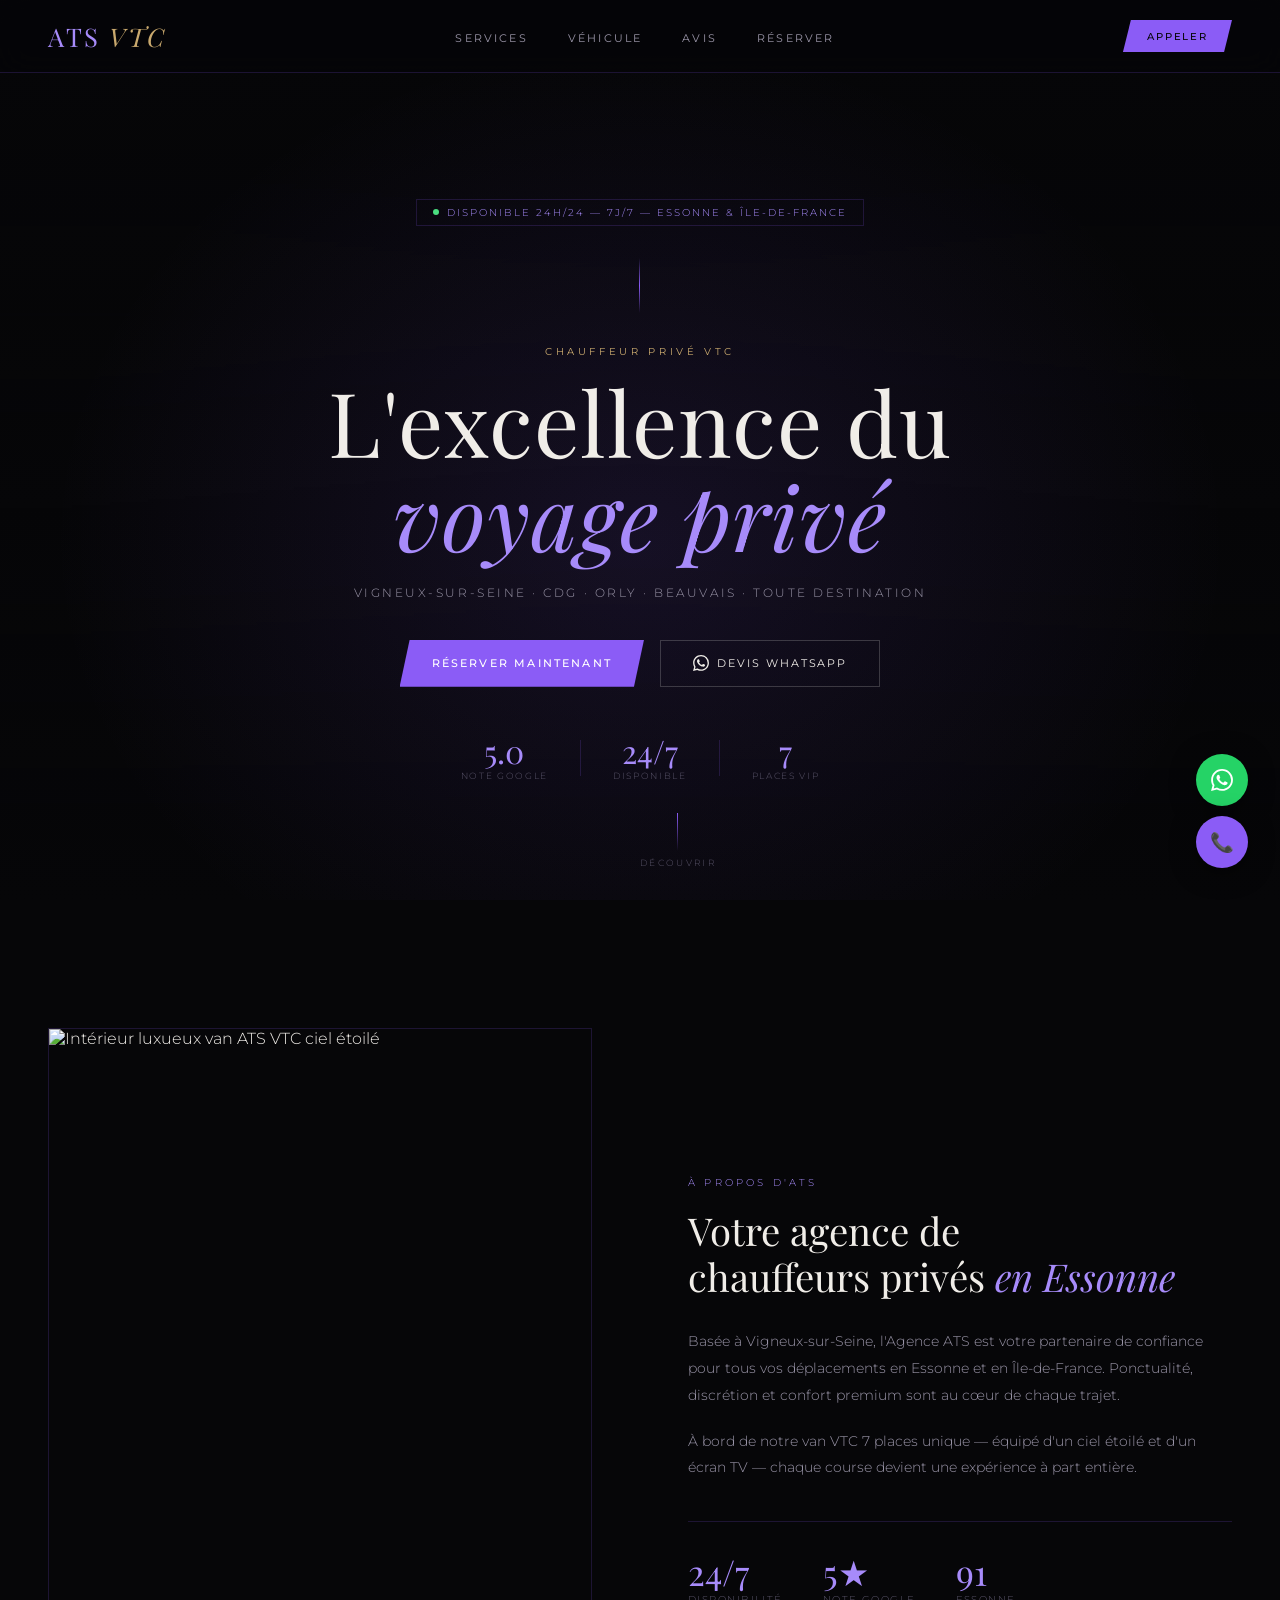
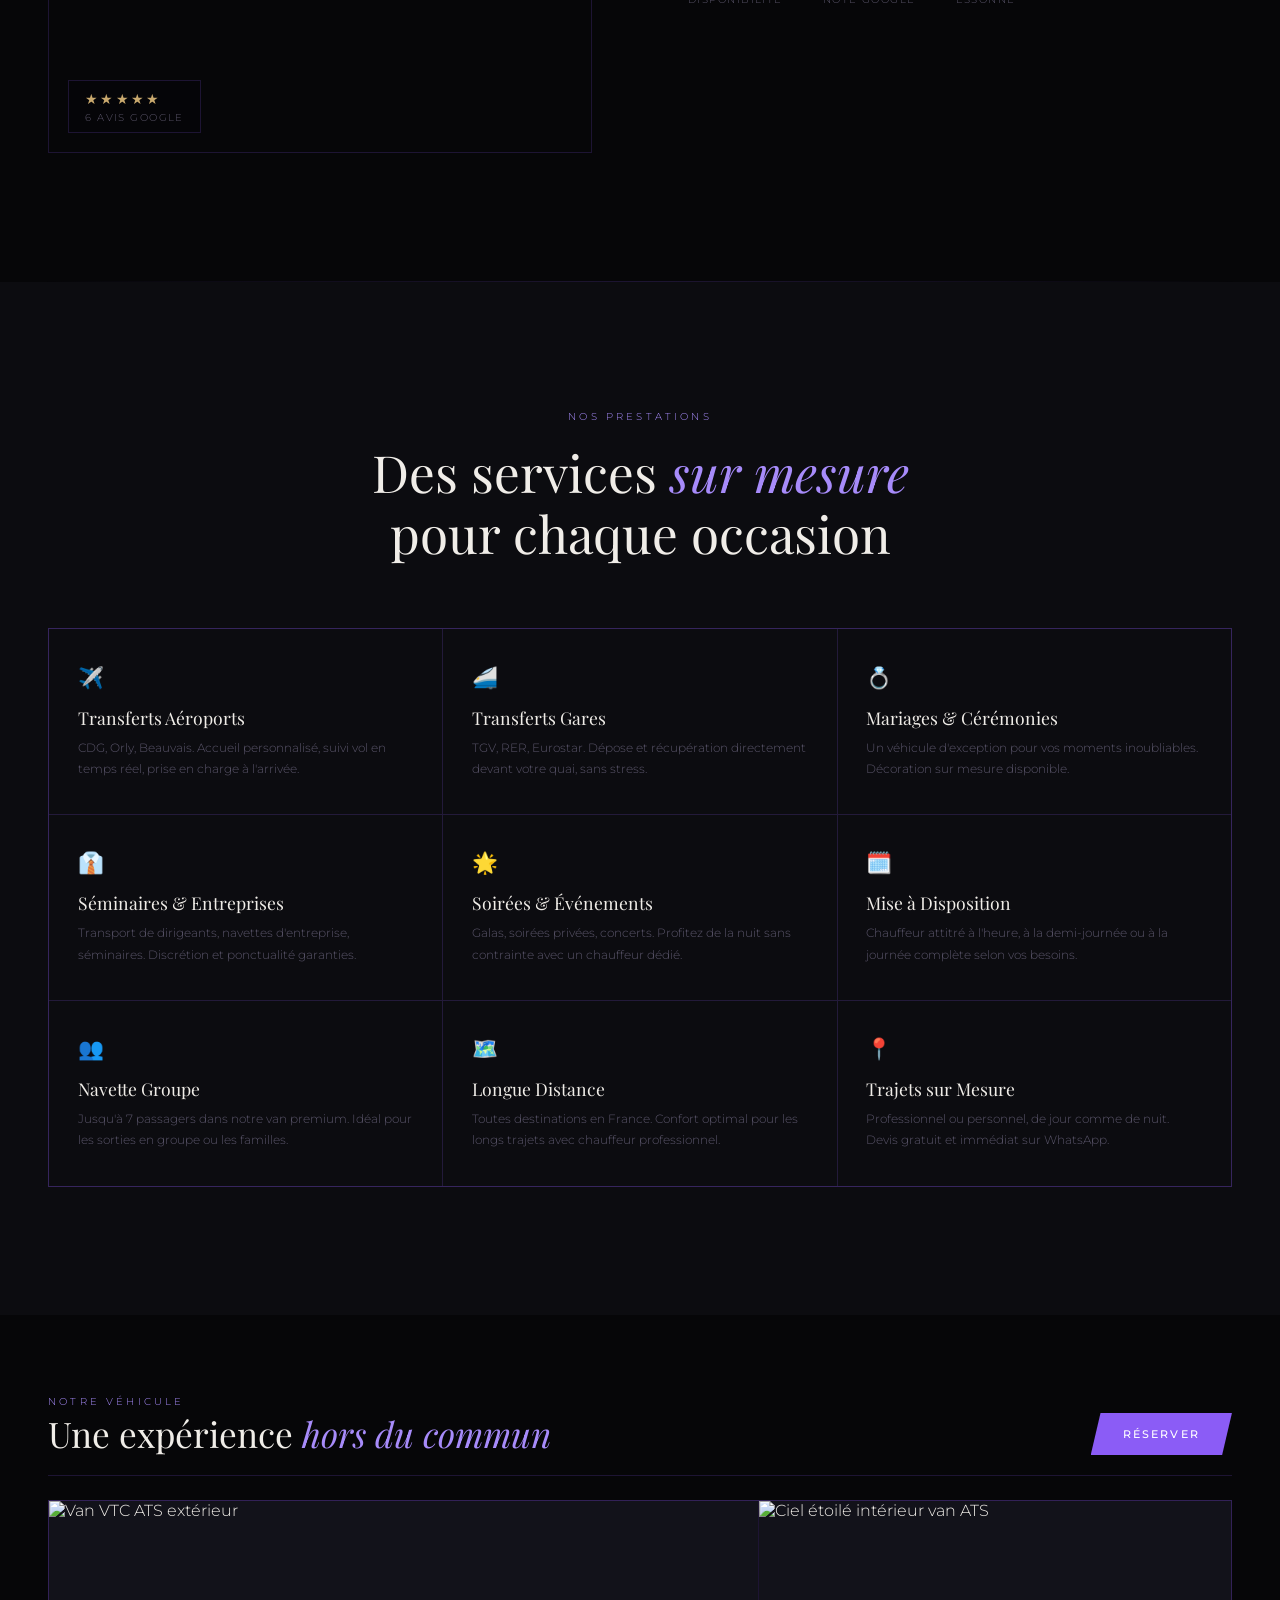
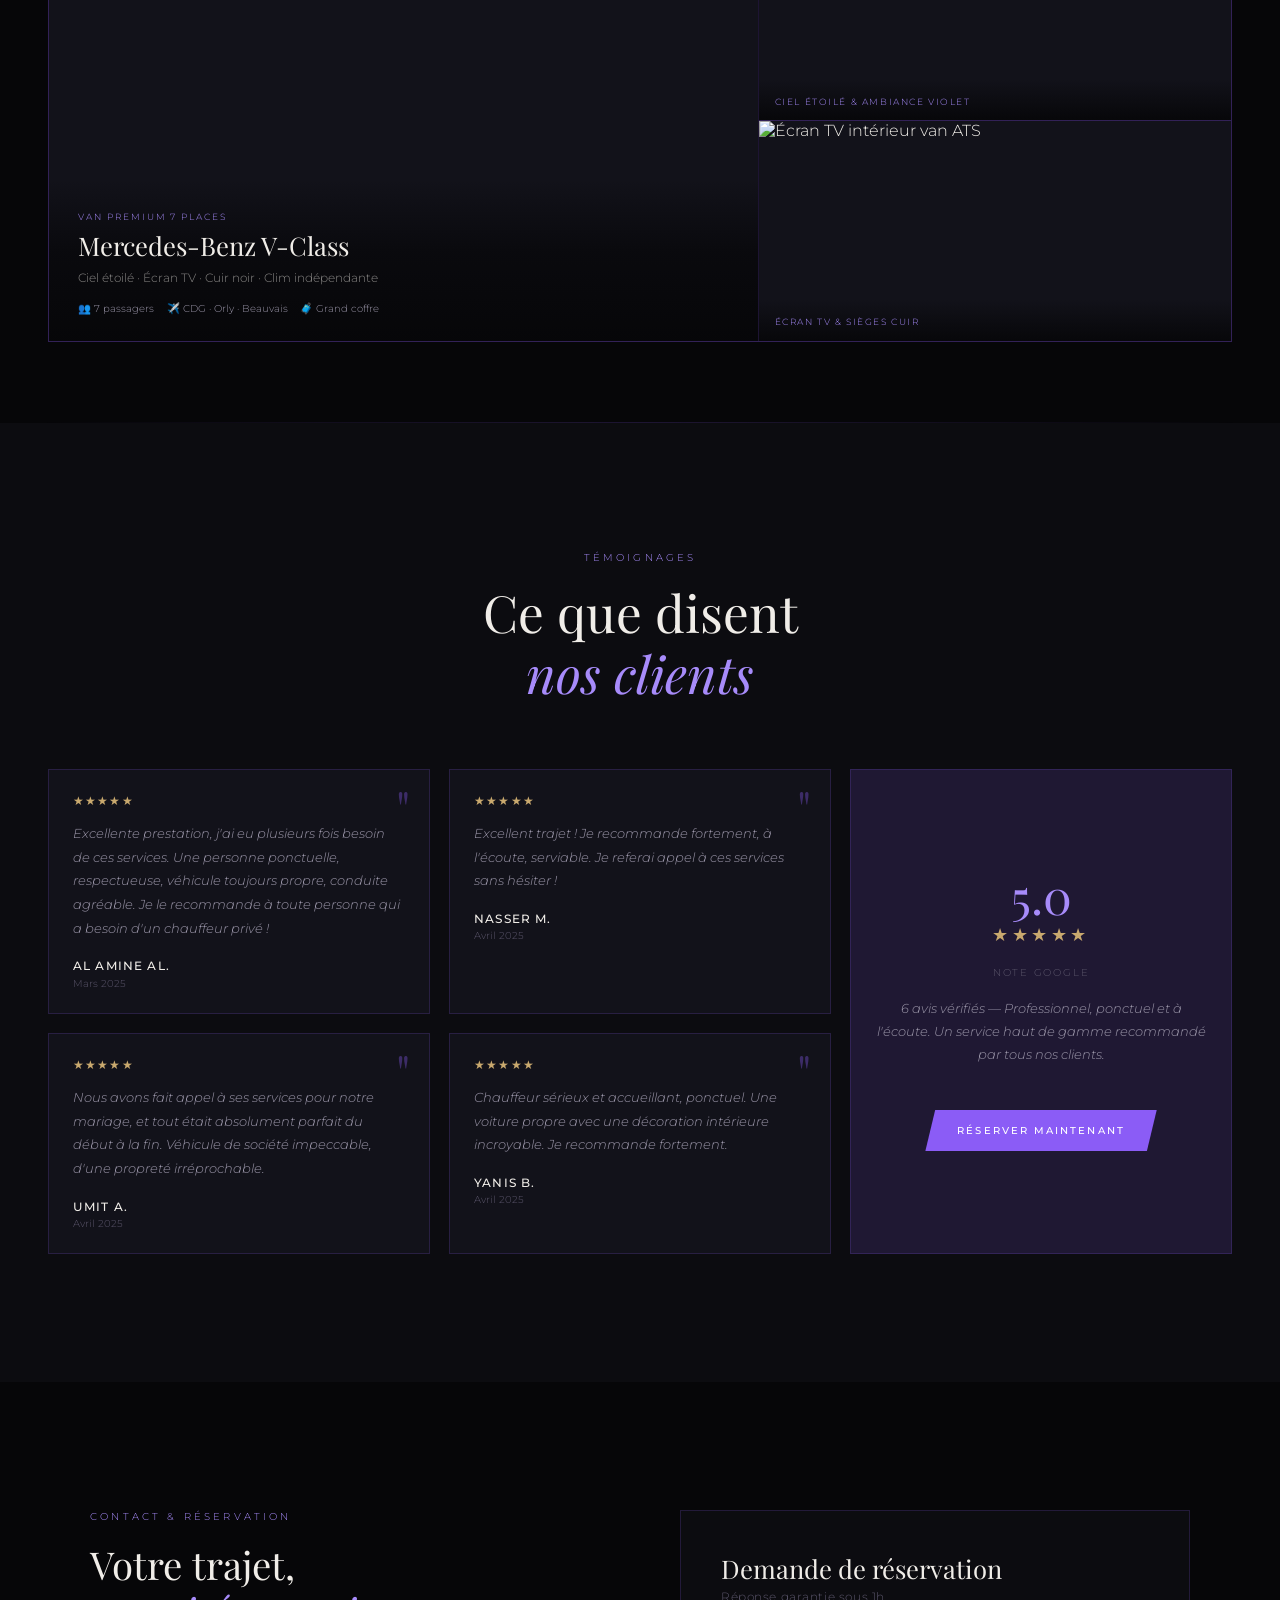
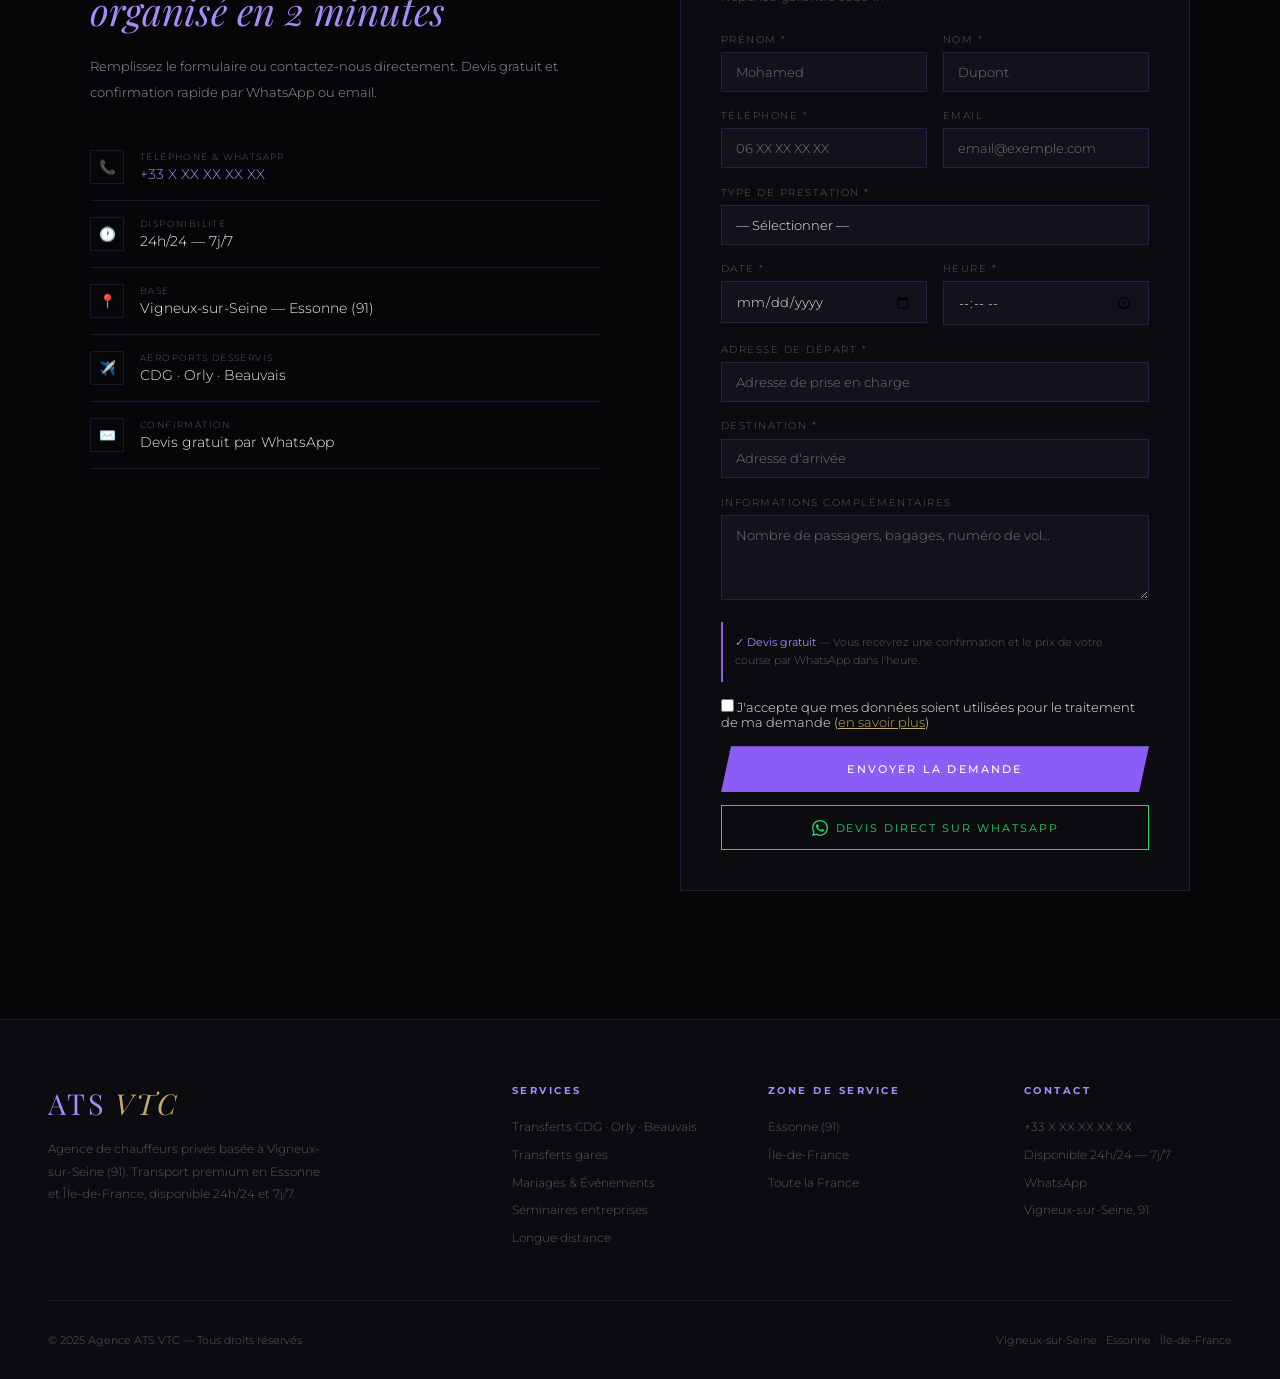
==== index.html @ 7bbf4fe6 "ajout bouton données collecté" ====
<!DOCTYPE html>
<html lang="fr">
<head>
  <meta charset="UTF-8">
  <meta name="viewport" content="width=device-width, initial-scale=1.0">
  <title>Agence ATS — Chauffeur Privé VTC Essonne 91</title>
  <link href="https://fonts.googleapis.com/css2?family=Playfair+Display:ital,wght@0,400;0,600;1,400;1,600&family=Montserrat:wght@200;300;400;500&display=swap" rel="stylesheet">
  <link rel="stylesheet" href="css/style.css">
</head>
<body>

<canvas id="stars-canvas"></canvas>

<!-- NAV -->
<nav id="navbar">
  <a href="#hero" class="nav-logo">ATS <span>VTC</span></a>
  <ul class="nav-links">
    <li><a href="#services">Services</a></li>
    <li><a href="#fleet">Véhicule</a></li>
    <li><a href="#avis">Avis</a></li>
    <li><a href="#reservation">Réserver</a></li>
  </ul>
  <a href="tel:+33XXXXXXXXX" class="nav-cta">Appeler</a>
  <div class="hamburger" onclick="openMenu()">
    <span></span><span></span><span></span>
  </div>
</nav>

<!-- MOBILE MENU -->
<div class="mobile-menu" id="mobileMenu">
  <button class="mobile-close" onclick="closeMenu()">✕</button>
  <a href="#services" onclick="closeMenu()">Services</a>
  <a href="#fleet" onclick="closeMenu()">Véhicule</a>
  <a href="#avis" onclick="closeMenu()">Avis</a>
  <a href="#reservation" onclick="closeMenu()">Réserver</a>
  <a href="tel:+33XXXXXXXXX" class="mobile-phone" onclick="closeMenu()">Appeler maintenant</a>
</div>

<!-- HERO -->
<section id="hero">
  <div class="hero-bg"></div>
  <div class="hero-overlay"></div>
  <div class="hero-content">
    <div class="hero-badge">
      <span class="badge-dot"></span>
      Disponible 24h/24 — 7j/7 — Essonne & Île-de-France
    </div>
    <div class="hero-line"></div>
    <p class="hero-eyebrow">Chauffeur Privé VTC</p>
    <h1>L'excellence du<br><em>voyage privé</em></h1>
    <p class="hero-sub">Vigneux-sur-Seine · CDG · Orly · Beauvais · Toute destination</p>
    <div class="hero-ctas">
      <a href="#reservation" class="btn-primary">Réserver maintenant</a>
      <a href="https://wa.me/33XXXXXXXXX" target="_blank" class="btn-whatsapp-hero">
        <svg width="16" height="16" viewBox="0 0 24 24" fill="currentColor"><path d="M17.472 14.382c-.297-.149-1.758-.867-2.03-.967-.273-.099-.471-.148-.67.15-.197.297-.767.966-.94 1.164-.173.199-.347.223-.644.075-.297-.15-1.255-.463-2.39-1.475-.883-.788-1.48-1.761-1.653-2.059-.173-.297-.018-.458.13-.606.134-.133.298-.347.446-.52.149-.174.198-.298.298-.497.099-.198.05-.371-.025-.52-.075-.149-.669-1.612-.916-2.207-.242-.579-.487-.5-.669-.51-.173-.008-.371-.01-.57-.01-.198 0-.52.074-.792.372-.272.297-1.04 1.016-1.04 2.479 0 1.462 1.065 2.875 1.213 3.074.149.198 2.096 3.2 5.077 4.487.709.306 1.262.489 1.694.625.712.227 1.36.195 1.871.118.571-.085 1.758-.719 2.006-1.413.248-.694.248-1.289.173-1.413-.074-.124-.272-.198-.57-.347m-5.421 7.403h-.004a9.87 9.87 0 01-5.031-1.378l-.361-.214-3.741.982.998-3.648-.235-.374a9.86 9.86 0 01-1.51-5.26c.001-5.45 4.436-9.884 9.888-9.884 2.64 0 5.122 1.03 6.988 2.898a9.825 9.825 0 012.893 6.994c-.003 5.45-4.437 9.884-9.885 9.884m8.413-18.297A11.815 11.815 0 0012.05 0C5.495 0 .16 5.335.157 11.892c0 2.096.547 4.142 1.588 5.945L.057 24l6.305-1.654a11.882 11.882 0 005.683 1.448h.005c6.554 0 11.89-5.335 11.893-11.893a11.821 11.821 0 00-3.48-8.413Z"/></svg>
        Devis WhatsApp
      </a>
    </div>
    <div class="hero-stats">
      <div class="hstat"><span class="hstat-num">5.0</span><span class="hstat-label">Note Google</span></div>
      <div class="hstat-divider"></div>
      <div class="hstat"><span class="hstat-num">24/7</span><span class="hstat-label">Disponible</span></div>
      <div class="hstat-divider"></div>
      <div class="hstat"><span class="hstat-num">7</span><span class="hstat-label">Places VIP</span></div>
    </div>
  </div>
  <div class="hero-scroll">
    <div class="scroll-line"></div>
    <span>Découvrir</span>
  </div>
</section>

<!-- ABOUT -->
<section id="about">
  <div class="about-inner">
    <div class="about-img-col">
      <div class="about-img-frame">
        <img src="images/interior_1.jpg" alt="Intérieur luxueux van ATS VTC ciel étoilé">
        <div class="about-img-badge">
          <span>★★★★★</span>
          <span>6 avis Google</span>
        </div>
      </div>
    </div>
    <div class="about-text-col">
      <span class="section-label">À propos d'ATS</span>
      <h2>Votre agence de<br>chauffeurs privés <em>en Essonne</em></h2>
      <p>Basée à Vigneux-sur-Seine, l'Agence ATS est votre partenaire de confiance pour tous vos déplacements en Essonne et en Île-de-France. Ponctualité, discrétion et confort premium sont au cœur de chaque trajet.</p>
      <p>À bord de notre van VTC 7 places unique — équipé d'un ciel étoilé et d'un écran TV — chaque course devient une expérience à part entière.</p>
      <div class="about-stats">
        <div class="stat-item">
          <div class="stat-num">24/7</div>
          <div class="stat-label">Disponibilité</div>
        </div>
        <div class="stat-item">
          <div class="stat-num">5★</div>
          <div class="stat-label">Note Google</div>
        </div>
        <div class="stat-item">
          <div class="stat-num">91</div>
          <div class="stat-label">Essonne</div>
        </div>
      </div>
    </div>
  </div>
</section>

<div class="divider"></div>

<!-- SERVICES -->
<section id="services">
  <div class="section-header">
    <span class="section-label">Nos prestations</span>
    <h2>Des services <em>sur mesure</em><br>pour chaque occasion</h2>
  </div>
  <div class="services-grid">

    <div class="service-card" data-service="Transfert aéroport (CDG / Orly / Beauvais)" data-message="Bonjour, je souhaite réserver un transfert aéroport (CDG / Orly / Beauvais).">
      <span class="service-selected-badge">Sélectionné ✓</span>
      <div class="service-icon-wrap">✈️</div>
      <h3>Transferts Aéroports</h3>
      <p>CDG, Orly, Beauvais. Accueil personnalisé, suivi vol en temps réel, prise en charge à l'arrivée.</p>
      <span class="service-card-hint">Réserver →</span>
    </div>

    <div class="service-card" data-service="Transfert gare (TGV / RER / Eurostar)" data-message="Bonjour, je souhaite réserver un transfert gare (TGV, RER ou Eurostar).">
      <span class="service-selected-badge">Sélectionné ✓</span>
      <div class="service-icon-wrap">🚄</div>
      <h3>Transferts Gares</h3>
      <p>TGV, RER, Eurostar. Dépose et récupération directement devant votre quai, sans stress.</p>
      <span class="service-card-hint">Réserver →</span>
    </div>

    <div class="service-card" data-service="Mariage / Cérémonie" data-message="Bonjour, je souhaite réserver pour un mariage ou une cérémonie.">
      <span class="service-selected-badge">Sélectionné ✓</span>
      <div class="service-icon-wrap">💍</div>
      <h3>Mariages & Cérémonies</h3>
      <p>Un véhicule d'exception pour vos moments inoubliables. Décoration sur mesure disponible.</p>
      <span class="service-card-hint">Réserver →</span>
    </div>

    <div class="service-card" data-service="Séminaire / Événement entreprise" data-message="Bonjour, je souhaite réserver pour un séminaire ou un événement d'entreprise.">
      <span class="service-selected-badge">Sélectionné ✓</span>
      <div class="service-icon-wrap">👔</div>
      <h3>Séminaires & Entreprises</h3>
      <p>Transport de dirigeants, navettes d'entreprise, séminaires. Discrétion et ponctualité garanties.</p>
      <span class="service-card-hint">Réserver →</span>
    </div>

    <div class="service-card" data-service="Soirée / Événement privé" data-message="Bonjour, je souhaite réserver pour une soirée ou un événement privé.">
      <span class="service-selected-badge">Sélectionné ✓</span>
      <div class="service-icon-wrap">🌟</div>
      <h3>Soirées & Événements</h3>
      <p>Galas, soirées privées, concerts. Profitez de la nuit sans contrainte avec un chauffeur dédié.</p>
      <span class="service-card-hint">Réserver →</span>
    </div>

    <div class="service-card" data-service="Mise à disposition avec chauffeur" data-message="Bonjour, je souhaite une mise à disposition avec chauffeur (demi-journée ou journée).">
      <span class="service-selected-badge">Sélectionné ✓</span>
      <div class="service-icon-wrap">🗓️</div>
      <h3>Mise à Disposition</h3>
      <p>Chauffeur attitré à l'heure, à la demi-journée ou à la journée complète selon vos besoins.</p>
      <span class="service-card-hint">Réserver →</span>
    </div>

    <div class="service-card" data-service="Navette groupe (jusqu'à 7 personnes)" data-message="Bonjour, je souhaite réserver une navette groupe (jusqu'à 7 personnes).">
      <span class="service-selected-badge">Sélectionné ✓</span>
      <div class="service-icon-wrap">👥</div>
      <h3>Navette Groupe</h3>
      <p>Jusqu'à 7 passagers dans notre van premium. Idéal pour les sorties en groupe ou les familles.</p>
      <span class="service-card-hint">Réserver →</span>
    </div>

    <div class="service-card" data-service="Trajet longue distance" data-message="Bonjour, je souhaite réserver un trajet longue distance.">
      <span class="service-selected-badge">Sélectionné ✓</span>
      <div class="service-icon-wrap">🗺️</div>
      <h3>Longue Distance</h3>
      <p>Toutes destinations en France. Confort optimal pour les longs trajets avec chauffeur professionnel.</p>
      <span class="service-card-hint">Réserver →</span>
    </div>

    <div class="service-card" data-service="Trajet professionnel ou personnel" data-message="Bonjour, je souhaite réserver un trajet (professionnel ou personnel).">
      <span class="service-selected-badge">Sélectionné ✓</span>
      <div class="service-icon-wrap">📍</div>
      <h3>Trajets sur Mesure</h3>
      <p>Professionnel ou personnel, de jour comme de nuit. Devis gratuit et immédiat sur WhatsApp.</p>
      <span class="service-card-hint">Réserver →</span>
    </div>

  </div>
</section>

<!-- FLEET -->
<section id="fleet">
  <div class="fleet-inner">
    <div class="fleet-header">
      <div>
        <span class="section-label">Notre véhicule</span>
        <h2>Une expérience <em>hors du commun</em></h2>
      </div>
      <a href="#reservation" class="btn-primary">Réserver</a>
    </div>
    <div class="fleet-grid">
      <div class="fleet-main">
        <img src="images/van_exterior.jpg" alt="Van VTC ATS extérieur">
        <div class="fleet-main-overlay">
          <span class="fleet-tag">Van Premium 7 places</span>
          <h3>Mercedes-Benz V-Class</h3>
          <p>Ciel étoilé · Écran TV · Cuir noir · Clim indépendante</p>
          <div class="fleet-pills">
            <span>👥 7 passagers</span>
            <span>✈️ CDG · Orly · Beauvais</span>
            <span>🧳 Grand coffre</span>
          </div>
        </div>
      </div>
      <div class="fleet-side">
        <div class="fleet-thumb">
          <img src="images/interior_stars.jpg" alt="Ciel étoilé intérieur van ATS">
          <div class="fleet-thumb-label"><span>Ciel étoilé & ambiance violet</span></div>
        </div>
        <div class="fleet-thumb">
          <img src="images/interior_tv.jpg" alt="Écran TV intérieur van ATS">
          <div class="fleet-thumb-label"><span>Écran TV & sièges cuir</span></div>
        </div>
      </div>
    </div>
  </div>
</section>

<div class="divider"></div>

<!-- AVIS -->
<section id="avis">
  <div class="section-header">
    <span class="section-label">Témoignages</span>
    <h2>Ce que disent<br><em>nos clients</em></h2>
  </div>
  <div class="avis-grid">

    <div class="avis-card">
      <div class="avis-quote">"</div>
      <div class="stars">★★★★★</div>
      <p class="avis-text">Excellente prestation, j'ai eu plusieurs fois besoin de ces services. Une personne ponctuelle, respectueuse, véhicule toujours propre, conduite agréable. Je le recommande à toute personne qui a besoin d'un chauffeur privé !</p>
      <div class="avis-author">Al Amine Al.</div>
      <div class="avis-date">Mars 2025</div>
    </div>

    <div class="avis-card">
      <div class="avis-quote">"</div>
      <div class="stars">★★★★★</div>
      <p class="avis-text">Excellent trajet ! Je recommande fortement, à l'écoute, serviable. Je referai appel à ces services sans hésiter !</p>
      <div class="avis-author">Nasser M.</div>
      <div class="avis-date">Avril 2025</div>
    </div>

    <div class="avis-card avis-card--featured">
      <div class="avis-score">5.0</div>
      <div class="stars" style="font-size:1.1rem; letter-spacing:0.2em;">★★★★★</div>
      <div class="avis-score-label">Note Google</div>
      <p class="avis-text" style="margin-top:1.2rem; font-size:0.8rem;">6 avis vérifiés — Professionnel, ponctuel et à l'écoute. Un service haut de gamme recommandé par tous nos clients.</p>
      <a href="#reservation" class="btn-primary" style="margin-top:1.5rem; font-size:0.65rem; display:inline-flex;">Réserver maintenant</a>
    </div>

    <div class="avis-card">
      <div class="avis-quote">"</div>
      <div class="stars">★★★★★</div>
      <p class="avis-text">Nous avons fait appel à ses services pour notre mariage, et tout était absolument parfait du début à la fin. Véhicule de société impeccable, d'une propreté irréprochable.</p>
      <div class="avis-author">Umit A.</div>
      <div class="avis-date">Avril 2025</div>
    </div>

    <div class="avis-card">
      <div class="avis-quote">"</div>
      <div class="stars">★★★★★</div>
      <p class="avis-text">Chauffeur sérieux et accueillant, ponctuel. Une voiture propre avec une décoration intérieure incroyable. Je recommande fortement.</p>
      <div class="avis-author">Yanis B.</div>
      <div class="avis-date">Avril 2025</div>
    </div>

  </div>
</section>

<!-- RESERVATION -->
<section id="reservation">
  <div class="reservation-wrap">
    <div class="res-info">
      <span class="section-label">Contact & Réservation</span>
      <h2>Votre trajet,<br><em>organisé en 2 minutes</em></h2>
      <p>Remplissez le formulaire ou contactez-nous directement. Devis gratuit et confirmation rapide par WhatsApp ou email.</p>
      <div class="contact-item">
        <div class="contact-icon">📞</div>
        <div>
          <div class="ci-label">Téléphone & WhatsApp</div>
          <div class="ci-val"><a href="tel:+33XXXXXXXXX">+33 X XX XX XX XX</a></div>
        </div>
      </div>
      <div class="contact-item">
        <div class="contact-icon">🕐</div>
        <div>
          <div class="ci-label">Disponibilité</div>
          <div class="ci-val">24h/24 — 7j/7</div>
        </div>
      </div>
      <div class="contact-item">
        <div class="contact-icon">📍</div>
        <div>
          <div class="ci-label">Base</div>
          <div class="ci-val">Vigneux-sur-Seine — Essonne (91)</div>
        </div>
      </div>
      <div class="contact-item">
        <div class="contact-icon">✈️</div>
        <div>
          <div class="ci-label">Aéroports desservis</div>
          <div class="ci-val">CDG · Orly · Beauvais</div>
        </div>
      </div>
      <div class="contact-item">
        <div class="contact-icon">✉️</div>
        <div>
          <div class="ci-label">Confirmation</div>
          <div class="ci-val">Devis gratuit par WhatsApp</div>
        </div>
      </div>
    </div>
    <div class="form-wrap">
      <h3 class="form-title">Demande de réservation</h3>
      <p class="form-sub">Réponse garantie sous 1h</p>
      <div id="formContent">
        <div class="form-row">
          <div class="form-group">
            <label>Prénom *</label>
            <input type="text" id="prenom" placeholder="Mohamed" required>
          </div>
          <div class="form-group">
            <label>Nom *</label>
            <input type="text" id="nom" placeholder="Dupont" required>
          </div>
        </div>
        <div class="form-row">
          <div class="form-group">
            <label>Téléphone *</label>
            <input type="tel" id="tel" placeholder="06 XX XX XX XX" required>
          </div>
          <div class="form-group">
            <label>Email</label>
            <input type="email" id="email" placeholder="email@exemple.com">
          </div>
        </div>
        <div class="form-group">
          <label>Type de prestation *</label>
          <select id="service" required>
            <option value="">— Sélectionner —</option>
            <option>Transfert aéroport (CDG / Orly / Beauvais)</option>
            <option>Transfert gare (TGV / RER / Eurostar)</option>
            <option>Mariage / Cérémonie</option>
            <option>Séminaire / Événement entreprise</option>
            <option>Soirée / Événement privé</option>
            <option>Mise à disposition avec chauffeur</option>
            <option>Navette groupe (jusqu'à 7 personnes)</option>
            <option>Trajet longue distance</option>
            <option>Trajet professionnel ou personnel</option>
            <option>Autre</option>
          </select>
        </div>
        <div class="form-row">
          <div class="form-group">
            <label>Date *</label>
            <input type="date" id="date" required>
          </div>
          <div class="form-group">
            <label>Heure *</label>
            <input type="time" id="heure" required>
          </div>
        </div>
        <div class="form-group">
          <label>Adresse de départ *</label>
          <input type="text" id="depart" placeholder="Adresse de prise en charge" required>
        </div>
        <div class="form-group">
          <label>Destination *</label>
          <input type="text" id="arrivee" placeholder="Adresse d'arrivée" required>
        </div>
        <div class="form-group">
          <label>Informations complémentaires</label>
          <textarea id="message" placeholder="Nombre de passagers, bagages, numéro de vol…"></textarea>
        </div>
        <div class="form-notice">
          <strong>✓ Devis gratuit</strong> — Vous recevrez une confirmation et le prix de votre course par WhatsApp dans l'heure.
        </div>
        <label class="rgpd-check">
          <input type="checkbox" required>
          <span>
            J'accepte que mes données soient utilisées pour le traitement de ma demande
            (<a href="confidentialite.html">en savoir plus</a>)
          </span>
        </label>
        <button class="btn-submit" onclick="submitForm()">Envoyer la demande</button>
        <a href="https://wa.me/33XXXXXXXXX" target="_blank" class="btn-wa-form">
          <svg width="16" height="16" viewBox="0 0 24 24" fill="#25D366"><path d="M17.472 14.382c-.297-.149-1.758-.867-2.03-.967-.273-.099-.471-.148-.67.15-.197.297-.767.966-.94 1.164-.173.199-.347.223-.644.075-.297-.15-1.255-.463-2.39-1.475-.883-.788-1.48-1.761-1.653-2.059-.173-.297-.018-.458.13-.606.134-.133.298-.347.446-.52.149-.174.198-.298.298-.497.099-.198.05-.371-.025-.52-.075-.149-.669-1.612-.916-2.207-.242-.579-.487-.5-.669-.51-.173-.008-.371-.01-.57-.01-.198 0-.52.074-.792.372-.272.297-1.04 1.016-1.04 2.479 0 1.462 1.065 2.875 1.213 3.074.149.198 2.096 3.2 5.077 4.487.709.306 1.262.489 1.694.625.712.227 1.36.195 1.871.118.571-.085 1.758-.719 2.006-1.413.248-.694.248-1.289.173-1.413-.074-.124-.272-.198-.57-.347m-5.421 7.403h-.004a9.87 9.87 0 01-5.031-1.378l-.361-.214-3.741.982.998-3.648-.235-.374a9.86 9.86 0 01-1.51-5.26c.001-5.45 4.436-9.884 9.888-9.884 2.64 0 5.122 1.03 6.988 2.898a9.825 9.825 0 012.893 6.994c-.003 5.45-4.437 9.884-9.885 9.884m8.413-18.297A11.815 11.815 0 0012.05 0C5.495 0 .16 5.335.157 11.892c0 2.096.547 4.142 1.588 5.945L.057 24l6.305-1.654a11.882 11.882 0 005.683 1.448h.005c6.554 0 11.89-5.335 11.893-11.893a11.821 11.821 0 00-3.48-8.413Z"/></svg>
          Devis direct sur WhatsApp
        </a>
      </div>
      <div class="form-success" id="formSuccess">
        <div class="success-icon">✨</div>
        <h3>Demande envoyée !</h3>
        <p>Merci <strong id="successName"></strong>, votre demande a bien été reçue.<br>Vous serez contacté dans l'heure par WhatsApp ou email.<br><br>
          Urgence : <a href="tel:+33XXXXXXXXX" style="color:var(--violet);">+33 X XX XX XX XX</a></p>
      </div>
    </div>
  </div>
</section>

<!-- FOOTER -->
<footer>
  <div class="footer-grid">
    <div class="footer-brand">
      <span class="logo-footer">ATS <em>VTC</em></span>
      <p>Agence de chauffeurs privés basée à Vigneux-sur-Seine (91). Transport premium en Essonne et Île-de-France, disponible 24h/24 et 7j/7.</p>
    </div>
    <div class="footer-col">
      <h4>Services</h4>
      <ul>
        <li>Transferts CDG · Orly · Beauvais</li>
        <li>Transferts gares</li>
        <li>Mariages & Événements</li>
        <li>Séminaires entreprises</li>
        <li>Longue distance</li>
      </ul>
    </div>
    <div class="footer-col">
      <h4>Zone de service</h4>
      <ul>
        <li>Essonne (91)</li>
        <li>Île-de-France</li>
        <li>Toute la France</li>
      </ul>
    </div>
    <div class="footer-col">
      <h4>Contact</h4>
      <ul>
        <li><a href="tel:+33XXXXXXXXX">+33 X XX XX XX XX</a></li>
        <li>Disponible 24h/24 — 7j/7</li>
        <li><a href="https://wa.me/33XXXXXXXXX" target="_blank">WhatsApp</a></li>
        <li>Vigneux-sur-Seine, 91</li>
      </ul>
    </div>
  </div>
  <div class="footer-bottom">
    <span>© 2025 Agence ATS VTC — Tous droits réservés</span>
    <span>Vigneux-sur-Seine · Essonne · Île-de-France</span>
  </div>
</footer>

<!-- FLOATING BUTTONS -->
<div class="float-btns">
  <a href="https://wa.me/33XXXXXXXXX" target="_blank" class="float-btn float-wa" title="WhatsApp">
    <svg width="22" height="22" viewBox="0 0 24 24" fill="white"><path d="M17.472 14.382c-.297-.149-1.758-.867-2.03-.967-.273-.099-.471-.148-.67.15-.197.297-.767.966-.94 1.164-.173.199-.347.223-.644.075-.297-.15-1.255-.463-2.39-1.475-.883-.788-1.48-1.761-1.653-2.059-.173-.297-.018-.458.13-.606.134-.133.298-.347.446-.52.149-.174.198-.298.298-.497.099-.198.05-.371-.025-.52-.075-.149-.669-1.612-.916-2.207-.242-.579-.487-.5-.669-.51-.173-.008-.371-.01-.57-.01-.198 0-.52.074-.792.372-.272.297-1.04 1.016-1.04 2.479 0 1.462 1.065 2.875 1.213 3.074.149.198 2.096 3.2 5.077 4.487.709.306 1.262.489 1.694.625.712.227 1.36.195 1.871.118.571-.085 1.758-.719 2.006-1.413.248-.694.248-1.289.173-1.413-.074-.124-.272-.198-.57-.347m-5.421 7.403h-.004a9.87 9.87 0 01-5.031-1.378l-.361-.214-3.741.982.998-3.648-.235-.374a9.86 9.86 0 01-1.51-5.26c.001-5.45 4.436-9.884 9.888-9.884 2.64 0 5.122 1.03 6.988 2.898a9.825 9.825 0 012.893 6.994c-.003 5.45-4.437 9.884-9.885 9.884m8.413-18.297A11.815 11.815 0 0012.05 0C5.495 0 .16 5.335.157 11.892c0 2.096.547 4.142 1.588 5.945L.057 24l6.305-1.654a11.882 11.882 0 005.683 1.448h.005c6.554 0 11.89-5.335 11.893-11.893a11.821 11.821 0 00-3.48-8.413Z"/></svg>
  </a>
  <a href="tel:+33XXXXXXXXX" class="float-btn float-call" title="Appeler">📞</a>
</div>

<script src="https://cdn.jsdelivr.net/npm/@emailjs/browser@3/dist/email.min.js"></script>
<script src="js/script.js"></script>
</body>
</html>
---- css/style.css ----
*, *::before, *::after { box-sizing: border-box; margin: 0; padding: 0; }

:root {
    --black: #060608;
    --near-black: #0c0c10;
    --dark: #12121a;
    --mid: #1a1a26;
    --violet: #8B5CF6;
    --violet-light: #a78bfa;
    --violet-dim: #4c1d95;
    --violet-glow: rgba(139,92,246,0.15);
    --gold: #C9A96E;
    --gold-light: #E8D5B0;
    --text: #F0EDE8;
    --text-muted: #9A95A8;
    --text-dim: #5a556a;
    --border: rgba(139,92,246,0.18);
    --border-subtle: rgba(255,255,255,0.05);
    --border-gold: rgba(201,169,110,0.2);
}

html { scroll-behavior: smooth; }

body {
    font-family: 'Montserrat', sans-serif;
    background: var(--black);
    color: var(--text);
    overflow-x: hidden;
    font-weight: 300;
}

/* ── CANVAS ÉTOILES ── */
#stars-canvas {
    position: fixed;
    inset: 0;
    z-index: 0;
    pointer-events: none;
    opacity: 0.6;
}

/* ── NAV ── */
nav {
    position: fixed; top: 0; left: 0; right: 0; z-index: 100;
    display: flex; align-items: center; justify-content: space-between;
    padding: 1.2rem 3rem;
    background: rgba(6,6,8,0.82);
    backdrop-filter: blur(16px);
    border-bottom: 1px solid var(--border);
    transition: padding 0.3s, background 0.3s;
}
nav.scrolled { padding: 0.8rem 3rem; background: rgba(6,6,8,0.97); }
.nav-logo {
    font-family: 'Playfair Display', serif;
    font-size: 1.6rem; font-weight: 400; letter-spacing: 0.1em;
    color: var(--violet-light); text-decoration: none;
}
.nav-logo span { font-style: italic; color: var(--gold); }
.nav-links { display: flex; gap: 2.5rem; list-style: none; }
.nav-links a {
    font-size: 0.68rem; font-weight: 400; letter-spacing: 0.2em; text-transform: uppercase;
    color: var(--text-muted); text-decoration: none; transition: color 0.3s;
}
.nav-links a:hover { color: var(--violet-light); }
.nav-cta {
    font-size: 0.65rem; font-weight: 500; letter-spacing: 0.18em; text-transform: uppercase;
    color: var(--black); background: var(--violet);
    padding: 0.6rem 1.5rem; text-decoration: none;
    transition: background 0.3s, transform 0.2s;
    clip-path: polygon(8px 0%, 100% 0%, calc(100% - 8px) 100%, 0% 100%);
}
.nav-cta:hover { background: var(--violet-light); transform: translateY(-1px); }
.hamburger { display: none; flex-direction: column; gap: 5px; cursor: pointer; }
.hamburger span { width: 22px; height: 1px; background: var(--violet-light); display: block; transition: all 0.3s; }

/* ── MOBILE MENU ── */
.mobile-menu {
    display: none; position: fixed; inset: 0;
    background: var(--near-black); z-index: 99;
    flex-direction: column; align-items: center; justify-content: center; gap: 2rem;
}
.mobile-menu.open { display: flex; }
.mobile-menu a {
    font-size: 1.6rem; font-family: 'Playfair Display', serif; font-weight: 400;
    color: var(--text); text-decoration: none; letter-spacing: 0.06em;
    transition: color 0.3s;
}
.mobile-menu a:hover, .mobile-menu .mobile-phone { color: var(--violet-light); }
.mobile-close {
    position: absolute; top: 1.5rem; right: 2rem;
    font-size: 1.4rem; cursor: pointer;
    background: none; border: none; color: var(--violet-light);
}

/* ── HERO ── */
#hero {
    height: 100vh; min-height: 660px;
    display: flex; align-items: center; justify-content: center;
    position: relative; text-align: center;
    overflow: hidden;
    padding: 80px 2rem 0;
    z-index: 1;
}
.hero-bg {
    position: absolute; inset: 0; z-index: 0;
    background:
            linear-gradient(to bottom, rgba(6,6,8,0.55) 0%, rgba(6,6,8,0.25) 35%, rgba(6,6,8,0.72) 75%, rgba(6,6,8,1) 100%),
            url('https://images.unsplash.com/photo-1499856871958-5b9627545d1a?w=1800&q=85&fit=crop') center 55% / cover no-repeat;
}
.hero-overlay {
    position: absolute; inset: 0; z-index: 1;
    background: radial-gradient(ellipse at 50% 60%, rgba(139,92,246,0.12) 0%, transparent 65%);
}
.hero-content {
    position: relative; z-index: 2;
    display: flex; flex-direction: column; align-items: center;
}
.hero-badge {
    display: inline-flex; align-items: center; gap: 0.5rem;
    font-size: 0.62rem; letter-spacing: 0.2em; text-transform: uppercase;
    color: var(--violet-light); margin-bottom: 2rem;
    animation: fadeUp 1s ease 0.2s both;
    border: 1px solid var(--border);
    padding: 0.4rem 1rem;
}
.badge-dot {
    width: 6px; height: 6px; border-radius: 50%; background: #4ade80;
    animation: pulse-dot 2s ease-in-out infinite;
}
.hero-line {
    width: 1px; height: 55px;
    background: linear-gradient(to bottom, transparent, var(--violet), transparent);
    margin-bottom: 2rem;
    animation: fadeDown 1s ease 0.3s both;
}
.hero-eyebrow {
    font-size: 0.65rem; font-weight: 400; letter-spacing: 0.35em; text-transform: uppercase;
    color: var(--gold); margin-bottom: 1rem;
    animation: fadeUp 1s ease 0.4s both;
}
h1 {
    font-family: 'Playfair Display', serif;
    font-size: clamp(3rem, 7vw, 6.5rem); font-weight: 400;
    line-height: 1.05; letter-spacing: 0.01em;
    animation: fadeUp 1s ease 0.6s both;
}
h1 em { font-style: italic; color: var(--violet-light); }
.hero-sub {
    font-size: 0.72rem; letter-spacing: 0.22em; text-transform: uppercase;
    color: var(--text-muted); margin-top: 1.5rem;
    animation: fadeUp 1s ease 0.8s both;
}
.hero-ctas {
    display: flex; gap: 1rem; margin-top: 2.5rem;
    animation: fadeUp 1s ease 1s both;
    flex-wrap: wrap; justify-content: center;
}
.btn-primary {
    display: inline-flex; align-items: center; gap: 0.5rem;
    font-size: 0.68rem; font-weight: 500; letter-spacing: 0.2em; text-transform: uppercase;
    background: var(--violet); color: #fff;
    padding: 0.9rem 2rem; text-decoration: none;
    transition: background 0.3s, transform 0.2s;
    clip-path: polygon(10px 0%, 100% 0%, calc(100% - 10px) 100%, 0% 100%);
}
.btn-primary:hover { background: var(--violet-light); transform: translateY(-2px); }
.btn-whatsapp-hero {
    display: inline-flex; align-items: center; gap: 0.5rem;
    font-size: 0.68rem; font-weight: 400; letter-spacing: 0.18em; text-transform: uppercase;
    background: transparent; color: var(--text);
    border: 1px solid rgba(240,237,232,0.2);
    padding: 0.9rem 2rem; text-decoration: none;
    transition: border-color 0.3s, color 0.3s;
}
.btn-whatsapp-hero:hover { border-color: #25D366; color: #25D366; }
.hero-stats {
    display: flex; align-items: center; gap: 2rem; margin-top: 3rem;
    animation: fadeUp 1s ease 1.1s both;
}
.hstat { display: flex; flex-direction: column; align-items: center; gap: 0.2rem; }
.hstat-num {
    font-family: 'Playfair Display', serif;
    font-size: 2rem; font-weight: 400; color: var(--violet-light); line-height: 1;
}
.hstat-label { font-size: 0.58rem; letter-spacing: 0.18em; text-transform: uppercase; color: var(--text-dim); }
.hstat-divider { width: 1px; height: 36px; background: var(--border); }
.hero-scroll {
    position: absolute; bottom: 2rem; left: 50%; transform: translateX(-50%);
    display: flex; flex-direction: column; align-items: center; gap: 0.4rem;
    font-size: 0.58rem; letter-spacing: 0.25em; text-transform: uppercase; color: var(--text-dim);
    z-index: 2; animation: fadeUp 1s ease 1.3s both;
}
.scroll-line {
    width: 1px; height: 38px;
    background: linear-gradient(to bottom, var(--violet), transparent);
    animation: scrollPulse 2s ease-in-out infinite;
}

/* ── ABOUT ── */
#about {
    position: relative; z-index: 1;
    padding: 8rem 3rem;
}
.about-inner {
    display: grid; grid-template-columns: 1fr 1fr; gap: 6rem;
    max-width: 1200px; margin: 0 auto; align-items: center;
}
.about-img-col { position: relative; }
.about-img-frame {
    width: 100%; aspect-ratio: 3/4;
    position: relative; overflow: hidden;
    border: 1px solid var(--border);
}
.about-img-frame img { width: 100%; height: 100%; object-fit: cover; object-position: center; display: block; }
.about-img-frame::before {
    content: ''; position: absolute; inset: -10px -10px auto auto;
    width: 55%; height: 55%;
    border-top: 1px solid var(--violet); border-right: 1px solid var(--violet);
}
.about-img-frame::after {
    content: ''; position: absolute; inset: auto auto -10px -10px;
    width: 55%; height: 55%;
    border-bottom: 1px solid var(--violet); border-left: 1px solid var(--violet);
}
.about-img-badge {
    position: absolute; bottom: 1.2rem; left: 1.2rem;
    background: rgba(6,6,8,0.88); border: 1px solid var(--border);
    padding: 0.6rem 1rem;
    display: flex; flex-direction: column; gap: 0.2rem;
}
.about-img-badge span:first-child { color: var(--gold); font-size: 0.9rem; letter-spacing: 0.15em; }
.about-img-badge span:last-child { font-size: 0.6rem; letter-spacing: 0.15em; text-transform: uppercase; color: var(--text-dim); }
.section-label {
    font-size: 0.62rem; letter-spacing: 0.32em; text-transform: uppercase;
    color: var(--violet-light); margin-bottom: 1.2rem; display: block;
}
.about-text-col h2 {
    font-family: 'Playfair Display', serif;
    font-size: clamp(1.8rem, 3vw, 2.8rem); font-weight: 400; line-height: 1.2;
    margin-bottom: 1.8rem;
}
.about-text-col h2 em { font-style: italic; color: var(--violet-light); }
.about-text-col p { font-size: 0.88rem; line-height: 1.9; color: var(--text-muted); margin-bottom: 1.2rem; }
.about-stats {
    display: flex; gap: 2.5rem; margin-top: 2.5rem; padding-top: 2rem;
    border-top: 1px solid var(--border);
}
.stat-item .stat-num {
    font-family: 'Playfair Display', serif;
    font-size: 2.2rem; font-weight: 400; color: var(--violet-light); line-height: 1;
}
.stat-item .stat-label {
    font-size: 0.6rem; letter-spacing: 0.15em; text-transform: uppercase;
    color: var(--text-dim); margin-top: 0.3rem;
}

/* ── SERVICES ── */
#services {
    position: relative; z-index: 1;
    padding: 8rem 3rem; background: var(--near-black);
}
.section-header { text-align: center; margin-bottom: 4rem; }
.section-header h2 {
    font-family: 'Playfair Display', serif;
    font-size: clamp(2rem, 4vw, 3.2rem); font-weight: 400; line-height: 1.2;
    margin-top: 0.5rem;
}
.section-header h2 em { font-style: italic; color: var(--violet-light); }
.services-grid {
    display: grid; grid-template-columns: repeat(3, 1fr); gap: 1px;
    max-width: 1200px; margin: 0 auto;
    background: var(--border);
    border: 1px solid var(--border);
}
.service-card {
    padding: 2.2rem 1.8rem;
    background: var(--near-black);
    transition: background 0.3s, transform 0.15s;
    position: relative; overflow: hidden;
    cursor: pointer;
}
.service-card:hover { background: var(--violet-glow); }
.service-card:active { transform: scale(0.98); }
.service-card::after {
    content: ''; position: absolute; bottom: 0; left: 1.8rem; right: 1.8rem;
    height: 1px; background: var(--violet);
    transform: scaleX(0); transform-origin: left;
    transition: transform 0.4s ease;
}
.service-card:hover::after { transform: scaleX(1); }
.service-card.selected { background: var(--violet-glow); border-color: rgba(139,92,246,0.4); }
.service-card.selected::after { transform: scaleX(1); }
.service-selected-badge {
    position: absolute; top: 0.7rem; right: 0.7rem;
    font-size: 0.52rem; letter-spacing: 0.1em; text-transform: uppercase;
    color: #fff; background: var(--violet);
    padding: 0.2rem 0.5rem;
    opacity: 0; transform: translateY(-4px);
    transition: opacity 0.3s, transform 0.3s;
    pointer-events: none;
}
.service-card.selected .service-selected-badge { opacity: 1; transform: translateY(0); }
.service-card-hint {
    position: absolute; bottom: 0.6rem; right: 0.8rem;
    font-size: 0.52rem; letter-spacing: 0.1em; text-transform: uppercase;
    color: var(--violet-light); opacity: 0; transition: opacity 0.3s;
}
.service-card:hover .service-card-hint { opacity: 0.8; }
.service-icon-wrap { font-size: 1.3rem; margin-bottom: 1rem; display: block; }
.service-card h3 {
    font-family: 'Playfair Display', serif;
    font-size: 1.1rem; font-weight: 400; margin-bottom: 0.5rem; color: var(--text);
}
.service-card p { font-size: 0.78rem; line-height: 1.7; color: var(--text-dim); }

.rgpd-check {
    display: block;
    font-size: 0.8rem;
    margin-bottom: 1rem;
}

.rgpd-check a {
    color: var(--gold);
}

/* ── FLEET ── */
#fleet {
    position: relative; z-index: 1;
    padding: 5rem 3rem;
}
.fleet-inner { max-width: 1200px; margin: 0 auto; }
.fleet-header {
    display: flex; align-items: flex-end; justify-content: space-between;
    margin-bottom: 1.5rem; padding-bottom: 1.2rem;
    border-bottom: 1px solid var(--border);
    flex-wrap: wrap; gap: 1rem;
}
.fleet-header div .section-label { margin-bottom: 0.4rem; }
.fleet-header h2 {
    font-family: 'Playfair Display', serif;
    font-size: clamp(1.6rem, 3vw, 2.2rem); font-weight: 400; line-height: 1.2;
}
.fleet-header h2 em { font-style: italic; color: var(--violet-light); }
.fleet-grid {
    display: grid; grid-template-columns: 1.2fr 0.8fr;
    gap: 1px; background: var(--border); border: 1px solid var(--border);
}
.fleet-main { position: relative; overflow: hidden; min-height: 440px; background: var(--dark); }
.fleet-main img {
    width: 100%; height: 100%;
    object-fit: cover; object-position: center 45%; display: block;
    transition: transform 0.7s ease;
}
.fleet-main:hover img { transform: scale(1.04); }
.fleet-main-overlay {
    position: absolute; bottom: 0; left: 0; right: 0;
    padding: 2rem 1.8rem 1.6rem;
    background: linear-gradient(to top, rgba(6,6,8,0.97) 0%, rgba(6,6,8,0.7) 55%, transparent 100%);
}
.fleet-tag {
    font-size: 0.56rem; letter-spacing: 0.22em; text-transform: uppercase;
    color: var(--violet-light); display: block; margin-bottom: 0.4rem;
}
.fleet-main-overlay h3 {
    font-family: 'Playfair Display', serif;
    font-size: 1.6rem; font-weight: 400; color: var(--text); margin-bottom: 0.4rem;
}
.fleet-main-overlay p { font-size: 0.74rem; color: rgba(240,237,232,0.55); line-height: 1.6; margin-bottom: 0.9rem; }
.fleet-pills { display: flex; gap: 0.8rem; flex-wrap: wrap; }
.fleet-pills span { font-size: 0.65rem; color: var(--text-muted); }
.fleet-side { display: flex; flex-direction: column; gap: 1px; background: var(--border); }
.fleet-thumb { position: relative; overflow: hidden; flex: 1; background: var(--dark); }
.fleet-thumb img {
    width: 100%; height: 100%;
    object-fit: cover; display: block; min-height: 215px;
    transition: transform 0.6s ease;
}
.fleet-thumb:hover img { transform: scale(1.06); }
.fleet-thumb-label {
    position: absolute; bottom: 0; left: 0; right: 0;
    padding: 0.7rem 1rem;
    background: linear-gradient(to top, rgba(6,6,8,0.9), transparent);
}
.fleet-thumb-label span {
    font-size: 0.55rem; letter-spacing: 0.18em; text-transform: uppercase; color: var(--violet-light);
}

/* ── AVIS ── */
#avis {
    position: relative; z-index: 1;
    padding: 8rem 3rem; background: var(--near-black);
}
.avis-grid {
    display: grid;
    grid-template-columns: repeat(3, 1fr);
    grid-template-rows: auto auto;
    gap: 1.2rem;
    max-width: 1200px; margin: 3.5rem auto 0;
}
.avis-grid .avis-card:nth-child(4) { grid-column: 1; }
.avis-grid .avis-card:nth-child(5) { grid-column: 2; }
.avis-grid .avis-card--featured   { grid-column: 3; grid-row: 1 / 3; }
.avis-card {
    padding: 1.5rem;
    border: 1px solid var(--border);
    background: var(--dark);
    position: relative;
    transition: border-color 0.3s, transform 0.3s;
}
.avis-card:hover { border-color: var(--violet); transform: translateY(-3px); }
.avis-quote {
    font-family: 'Playfair Display', serif;
    font-size: 3rem; line-height: 1;
    color: var(--violet); opacity: 0.35;
    position: absolute; top: 0.8rem; right: 1.2rem;
}
.stars { color: var(--gold); font-size: 0.72rem; letter-spacing: 0.1em; margin-bottom: 0.9rem; }
.avis-text { font-size: 0.82rem; line-height: 1.8; color: var(--text-muted); margin-bottom: 1.2rem; font-style: italic; }
.avis-author { font-size: 0.72rem; font-weight: 500; letter-spacing: 0.1em; color: var(--text); text-transform: uppercase; }
.avis-date { font-size: 0.62rem; color: var(--text-dim); margin-top: 0.2rem; }
.avis-card--featured {
    display: flex; flex-direction: column; align-items: center;
    justify-content: center; text-align: center;
    background: var(--violet-glow); border-color: var(--border);
}
.avis-score {
    font-family: 'Playfair Display', serif;
    font-size: 3rem; font-weight: 400; color: var(--violet-light); line-height: 1; margin-bottom: 0.3rem;
}
.avis-score-label { font-size: 0.62rem; letter-spacing: 0.18em; text-transform: uppercase; color: var(--text-dim); margin-top: 0.4rem; }

/* ── RESERVATION ── */
#reservation { position: relative; z-index: 1; padding: 8rem 3rem; }
.reservation-wrap {
    max-width: 1100px; margin: 0 auto;
    display: grid; grid-template-columns: 1fr 1fr; gap: 5rem; align-items: start;
}
.res-info h2 {
    font-family: 'Playfair Display', serif;
    font-size: clamp(1.8rem, 3vw, 2.6rem); font-weight: 400; line-height: 1.2; margin-bottom: 1.3rem;
}
.res-info h2 em { font-style: italic; color: var(--violet-light); }
.res-info p { font-size: 0.84rem; line-height: 1.9; color: var(--text-muted); margin-bottom: 1.8rem; }
.contact-item { display: flex; align-items: center; gap: 1rem; padding: 1rem 0; border-bottom: 1px solid var(--border); }
.contact-icon {
    width: 34px; height: 34px; border: 1px solid var(--border);
    display: flex; align-items: center; justify-content: center;
    font-size: 0.85rem; flex-shrink: 0;
}
.ci-label { font-size: 0.58rem; letter-spacing: 0.15em; text-transform: uppercase; color: var(--text-dim); }
.ci-val { font-size: 0.88rem; color: var(--text); margin-top: 0.15rem; }
.ci-val a { color: var(--violet-light); text-decoration: none; }
.form-wrap { background: var(--near-black); padding: 2.5rem; border: 1px solid var(--border); }
.form-title {
    font-family: 'Playfair Display', serif;
    font-size: 1.6rem; font-weight: 400; margin-bottom: 0.3rem; color: var(--text);
}
.form-sub { font-size: 0.72rem; color: var(--text-dim); margin-bottom: 1.8rem; letter-spacing: 0.05em; }
.form-row { display: grid; grid-template-columns: 1fr 1fr; gap: 1rem; }
.form-group { margin-bottom: 1.1rem; }
.form-group label {
    display: block; font-size: 0.62rem; letter-spacing: 0.15em; text-transform: uppercase;
    color: var(--text-dim); margin-bottom: 0.45rem;
}
.form-group input,
.form-group select,
.form-group textarea {
    width: 100%;
    background: var(--dark); border: 1px solid var(--border);
    color: var(--text); font-family: 'Montserrat', sans-serif; font-size: 0.84rem; font-weight: 300;
    padding: 0.68rem 0.9rem; outline: none;
    transition: border-color 0.3s;
    -webkit-appearance: none;
}
.form-group input:focus,
.form-group select:focus,
.form-group textarea:focus { border-color: var(--violet); }
.form-group select { cursor: pointer; }
.form-group select option { background: var(--dark); }
.form-group textarea { resize: vertical; min-height: 85px; }
@keyframes fieldFlash {
    0% { border-color: var(--violet); background: rgba(139,92,246,0.1); }
    100% { border-color: var(--border); background: var(--dark); }
}
.field-flash { animation: fieldFlash 1.2s ease forwards; }
.form-notice {
    font-size: 0.7rem; color: var(--text-dim); line-height: 1.6;
    padding: 0.75rem; border-left: 2px solid var(--violet); margin-bottom: 1.1rem;
}
.form-notice strong { color: var(--violet-light); font-weight: 400; }
.btn-submit {
    width: 100%; background: var(--violet); color: #fff;
    font-family: 'Montserrat', sans-serif; font-size: 0.68rem; font-weight: 500;
    letter-spacing: 0.2em; text-transform: uppercase;
    border: none; padding: 1rem; cursor: pointer;
    transition: background 0.3s, transform 0.2s;
    clip-path: polygon(10px 0%, 100% 0%, calc(100% - 10px) 100%, 0% 100%);
}
.btn-submit:hover { background: var(--violet-light); transform: translateY(-1px); }
.btn-wa-form {
    display: flex; align-items: center; justify-content: center; gap: 0.5rem;
    width: 100%; margin-top: 0.8rem;
    background: transparent; border: 1px solid #25D366; color: #25D366;
    font-family: 'Montserrat', sans-serif; font-size: 0.68rem; font-weight: 400;
    letter-spacing: 0.18em; text-transform: uppercase;
    padding: 0.85rem; cursor: pointer; text-decoration: none;
    transition: background 0.3s;
}
.btn-wa-form:hover { background: rgba(37,211,102,0.08); }
.form-success { display: none; text-align: center; padding: 2rem 0; }
.form-success .success-icon { font-size: 2rem; margin-bottom: 1rem; }
.form-success h3 {
    font-family: 'Playfair Display', serif; font-size: 1.5rem; font-weight: 400;
    color: var(--violet-light); margin-bottom: 0.8rem;
}
.form-success p { font-size: 0.84rem; color: var(--text-muted); line-height: 1.7; }
.btn-new-resa {
    background: transparent !important; clip-path: none !important;
    border: 1px solid var(--border) !important; color: var(--text-muted) !important;
}
.btn-new-resa:hover { border-color: var(--violet) !important; color: var(--violet-light) !important; }

/* ── DIVIDER ── */
.divider {
    max-width: 1200px; margin: 0 auto; position: relative; z-index: 1;
    height: 1px; background: linear-gradient(to right, transparent, var(--border), transparent);
}

/* ── FOOTER ── */
footer {
    position: relative; z-index: 1;
    background: var(--near-black);
    border-top: 1px solid var(--border);
    padding: 4rem 3rem 2rem;
}
.footer-grid {
    display: grid; grid-template-columns: 2fr 1fr 1fr 1fr; gap: 3rem;
    max-width: 1200px; margin: 0 auto; padding-bottom: 3rem;
    border-bottom: 1px solid var(--border-subtle);
}
.logo-footer {
    font-family: 'Playfair Display', serif;
    font-size: 1.8rem; font-weight: 400; color: var(--violet-light); letter-spacing: 0.08em;
    margin-bottom: 1rem; display: block;
}
.logo-footer em { font-style: italic; color: var(--gold); }
.footer-brand p { font-size: 0.78rem; color: var(--text-dim); line-height: 1.8; max-width: 280px; }
.footer-col h4 {
    font-size: 0.62rem; letter-spacing: 0.25em; text-transform: uppercase;
    color: var(--violet-light); margin-bottom: 1.1rem;
}
.footer-col ul { list-style: none; }
.footer-col ul li { font-size: 0.78rem; color: var(--text-dim); padding: 0.28rem 0; line-height: 1.5; }
.footer-col ul li a { color: var(--text-dim); text-decoration: none; transition: color 0.3s; }
.footer-col ul li a:hover { color: var(--violet-light); }
.footer-bottom {
    max-width: 1200px; margin: 2rem auto 0;
    display: flex; justify-content: space-between; align-items: center;
    font-size: 0.68rem; color: var(--text-dim);
    flex-wrap: wrap; gap: 0.5rem;
}

/* ── FLOATING BUTTONS ── */
.float-btns {
    position: fixed; bottom: 2rem; right: 2rem; z-index: 99;
    display: flex; flex-direction: column; align-items: flex-end; gap: 0.6rem;
}
.float-btn {
    display: flex; align-items: center; justify-content: center;
    width: 52px; height: 52px; border-radius: 50%;
    font-size: 1.2rem; text-decoration: none;
    box-shadow: 0 4px 24px rgba(0,0,0,0.5);
    transition: transform 0.2s;
}
.float-btn:hover { transform: scale(1.1); }
.float-call { background: var(--violet); color: #fff; }
.float-wa { background: #25D366; }

/* ── KEYFRAMES ── */
@keyframes fadeUp {
    from { opacity: 0; transform: translateY(22px); }
    to   { opacity: 1; transform: translateY(0); }
}
@keyframes fadeDown {
    from { opacity: 0; transform: translateY(-18px); }
    to   { opacity: 1; transform: translateY(0); }
}
@keyframes pulse-dot {
    0%, 100% { opacity: 1; transform: scale(1); }
    50%       { opacity: 0.4; transform: scale(0.75); }
}
@keyframes scrollPulse {
    0%, 100% { opacity: 0.35; }
    50%       { opacity: 1; }
}

/* ── SCROLL REVEAL ── */
.reveal {
    opacity: 0; transform: translateY(30px);
    transition: opacity 0.7s ease, transform 0.7s ease;
}
.reveal.visible { opacity: 1; transform: translateY(0); }

/* ── RESPONSIVE ── */
@media (max-width: 900px) {
    nav { padding: 1rem 1.5rem; }
    .nav-links, .nav-cta { display: none; }
    .hamburger { display: flex; }
    #about { padding: 5rem 1.5rem; }
    .about-inner { grid-template-columns: 1fr; gap: 2.5rem; }
    .about-img-col { order: -1; }
    .about-img-frame { aspect-ratio: 16/9; }
    .about-img-frame::before, .about-img-frame::after { display: none; }
    .services-grid { grid-template-columns: 1fr 1fr; }
    .fleet-grid { grid-template-columns: 1fr; }
    .fleet-main { min-height: 280px; }
    .fleet-side { flex-direction: row; }
    .fleet-thumb { flex: 1; }
    .fleet-thumb img { min-height: 160px; }
    .avis-grid { grid-template-columns: 1fr 1fr; }
    .reservation-wrap { grid-template-columns: 1fr; gap: 3rem; }
    .footer-grid { grid-template-columns: 1fr 1fr; gap: 2rem; }
    #services, #fleet, #avis, #reservation, footer { padding: 5rem 1.5rem; }
}
@media (max-width: 600px) {
    h1 { font-size: 2.6rem; }
    .hero-stats { gap: 1.2rem; }
    .services-grid { grid-template-columns: 1fr; }
    .fleet-side { flex-direction: column; }
    .fleet-thumb img { min-height: 200px; }
    .avis-grid { grid-template-columns: 1fr; }
    .form-row { grid-template-columns: 1fr; }
    .footer-grid { grid-template-columns: 1fr; }
    .footer-bottom { flex-direction: column; text-align: center; }
    .about-stats { flex-direction: column; gap: 1.5rem; }
    #services, #fleet, #avis, #reservation, footer { padding: 3.5rem 1.2rem; }
}
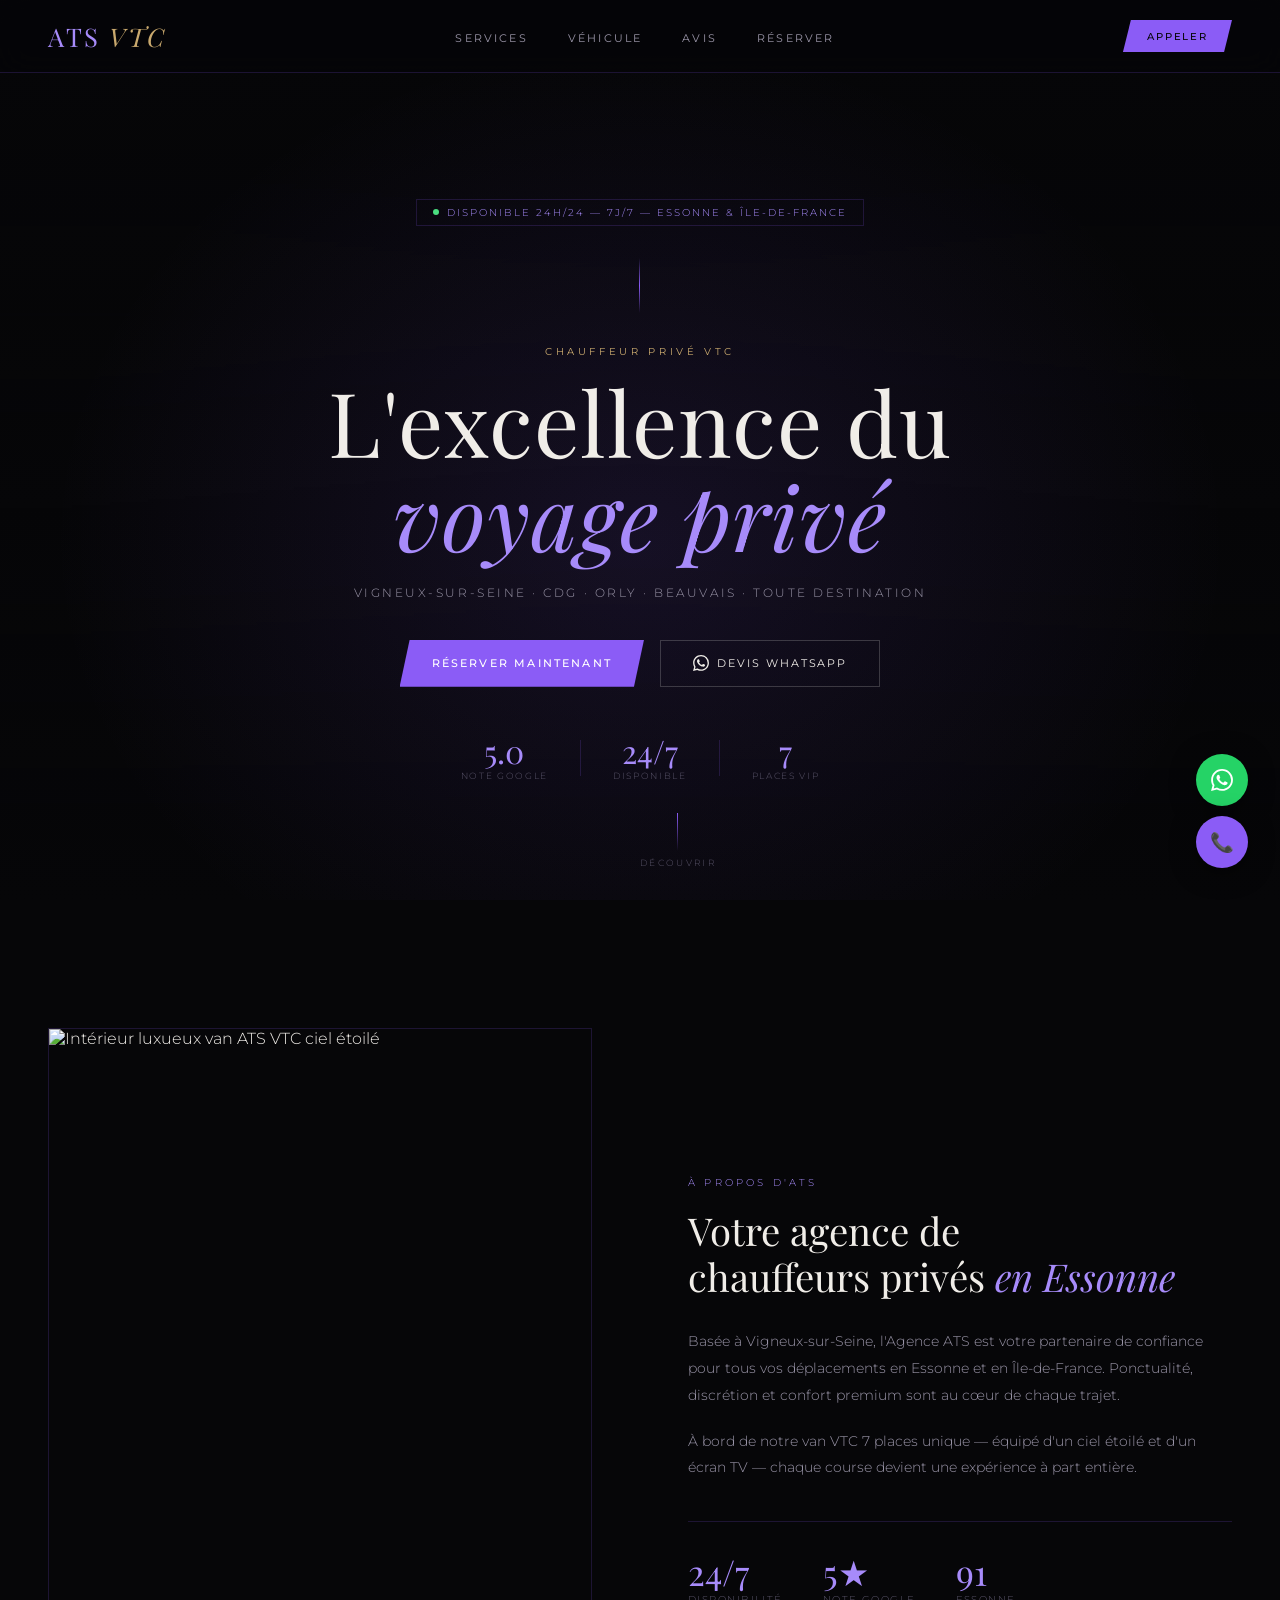
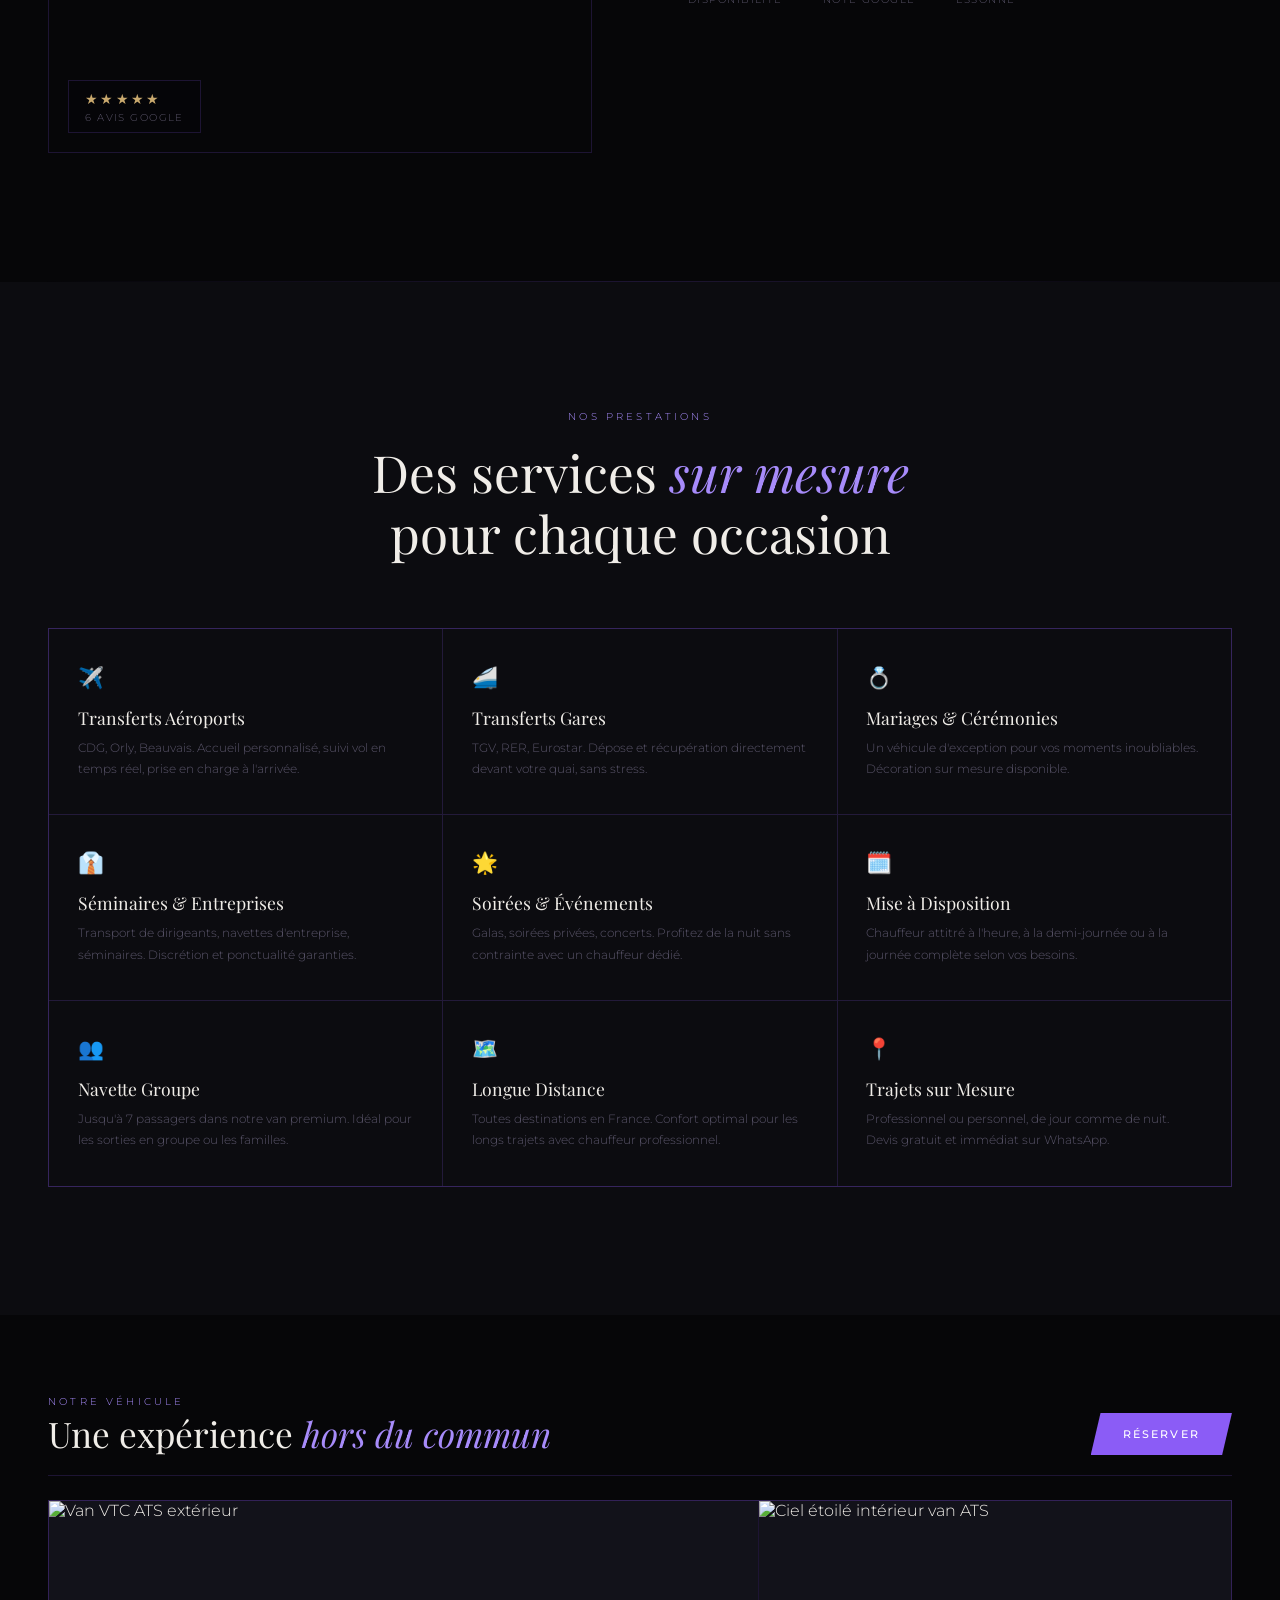
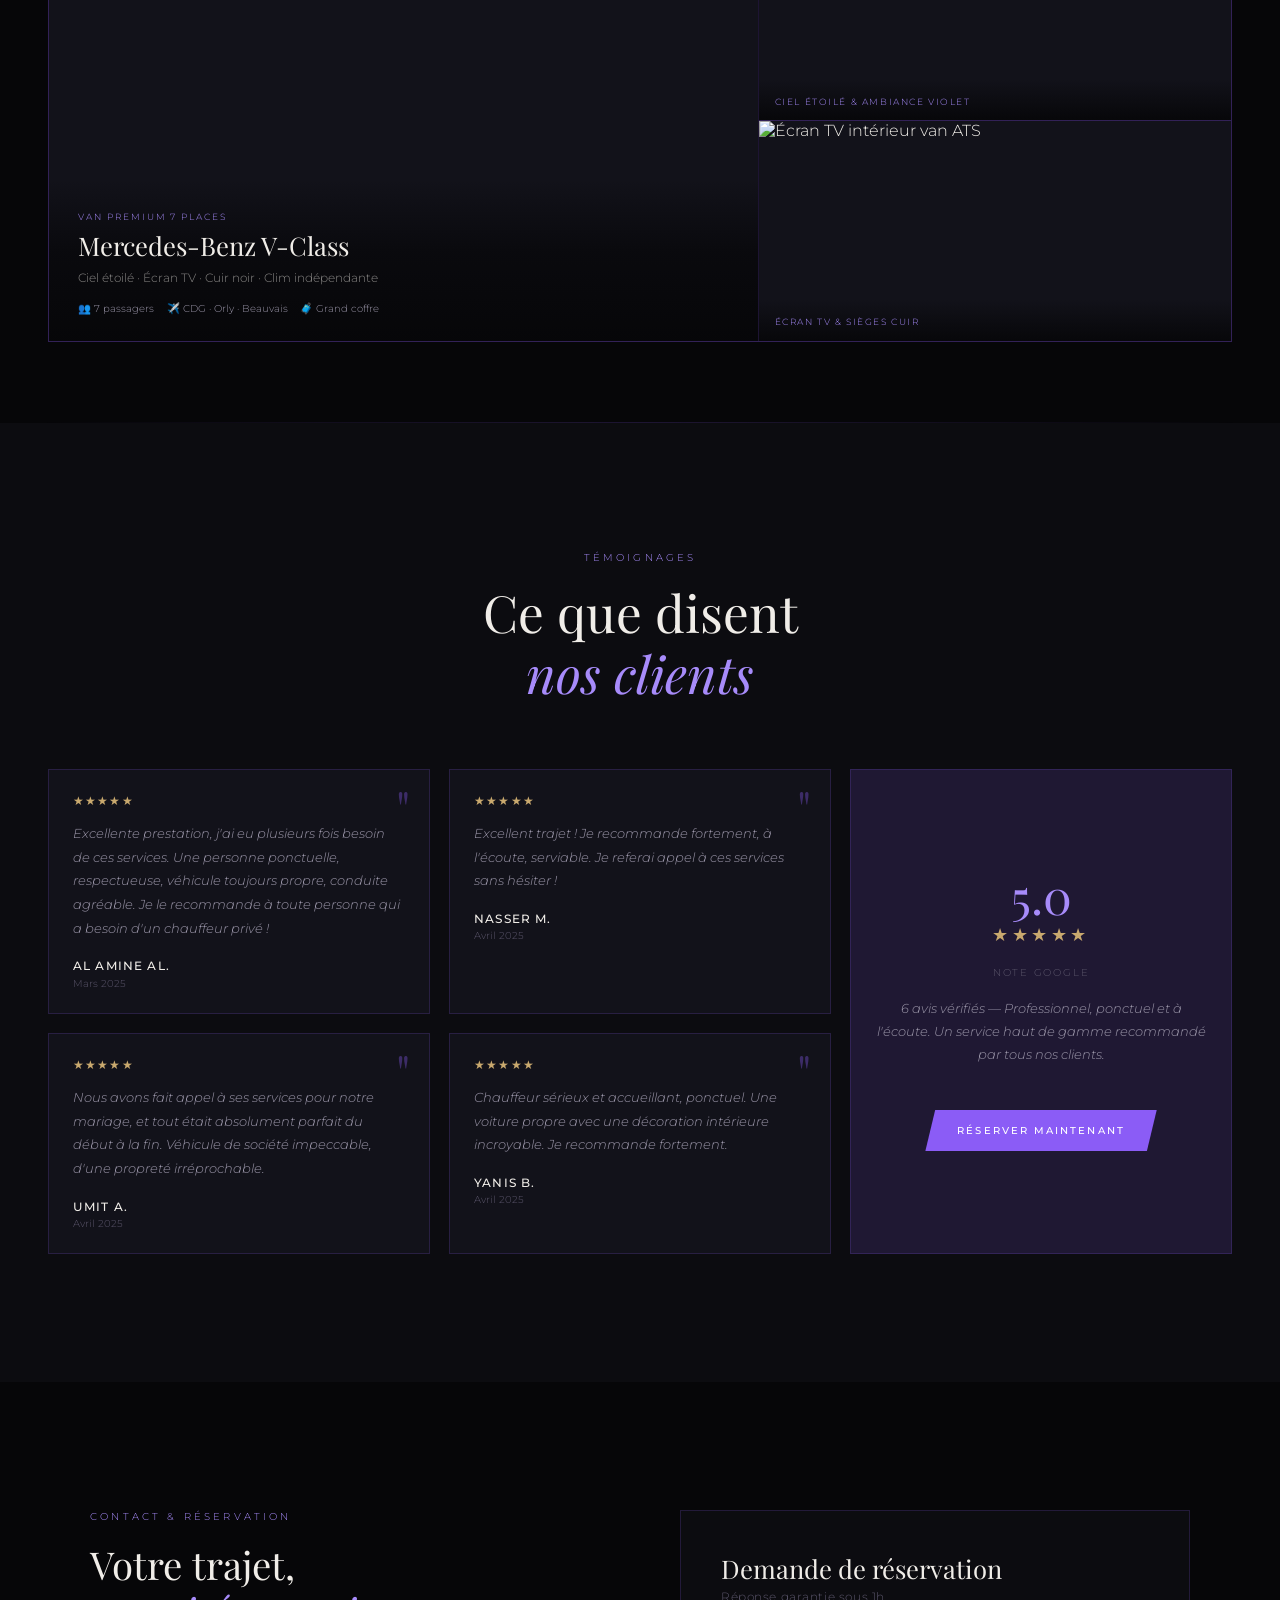
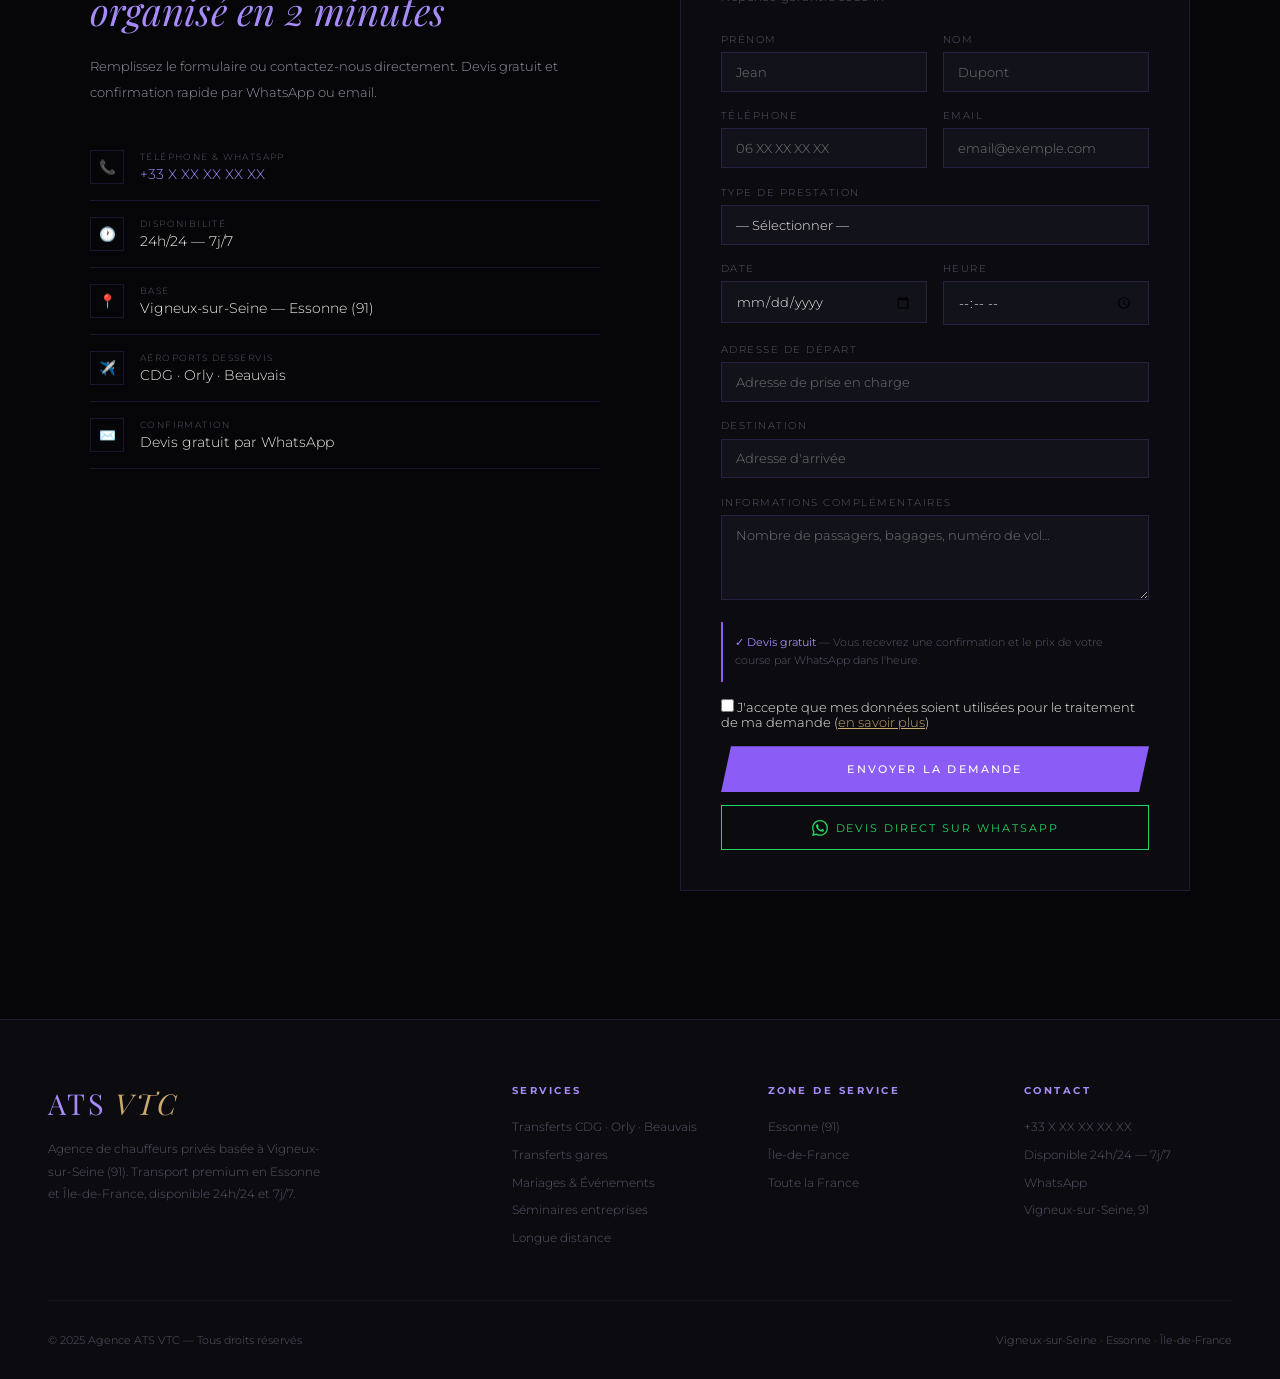
==== commit 285ecce4: "MAJ contenu required" ====
--- a/index.html
+++ b/index.html
@@ -330,26 +330,26 @@
       <div id="formContent">
         <div class="form-row">
           <div class="form-group">
-            <label>Prénom *</label>
-            <input type="text" id="prenom" placeholder="Mohamed" required>
-          </div>
-          <div class="form-group">
-            <label>Nom *</label>
+            <label>Prénom</label>
+            <input type="text" id="prenom" placeholder="Jean" required>
+          </div>
+          <div class="form-group">
+            <label>Nom</label>
             <input type="text" id="nom" placeholder="Dupont" required>
           </div>
         </div>
         <div class="form-row">
           <div class="form-group">
-            <label>Téléphone *</label>
+            <label>Téléphone</label>
             <input type="tel" id="tel" placeholder="06 XX XX XX XX" required>
           </div>
           <div class="form-group">
             <label>Email</label>
-            <input type="email" id="email" placeholder="email@exemple.com">
+            <input type="email" id="email" placeholder="email@exemple.com" required>
           </div>
         </div>
         <div class="form-group">
-          <label>Type de prestation *</label>
+          <label>Type de prestation</label>
           <select id="service" required>
             <option value="">— Sélectionner —</option>
             <option>Transfert aéroport (CDG / Orly / Beauvais)</option>
@@ -366,20 +366,20 @@
         </div>
         <div class="form-row">
           <div class="form-group">
-            <label>Date *</label>
+            <label>Date</label>
             <input type="date" id="date" required>
           </div>
           <div class="form-group">
-            <label>Heure *</label>
+            <label>Heure</label>
             <input type="time" id="heure" required>
           </div>
         </div>
         <div class="form-group">
-          <label>Adresse de départ *</label>
+          <label>Adresse de départ</label>
           <input type="text" id="depart" placeholder="Adresse de prise en charge" required>
         </div>
         <div class="form-group">
-          <label>Destination *</label>
+          <label>Destination</label>
           <input type="text" id="arrivee" placeholder="Adresse d'arrivée" required>
         </div>
         <div class="form-group">
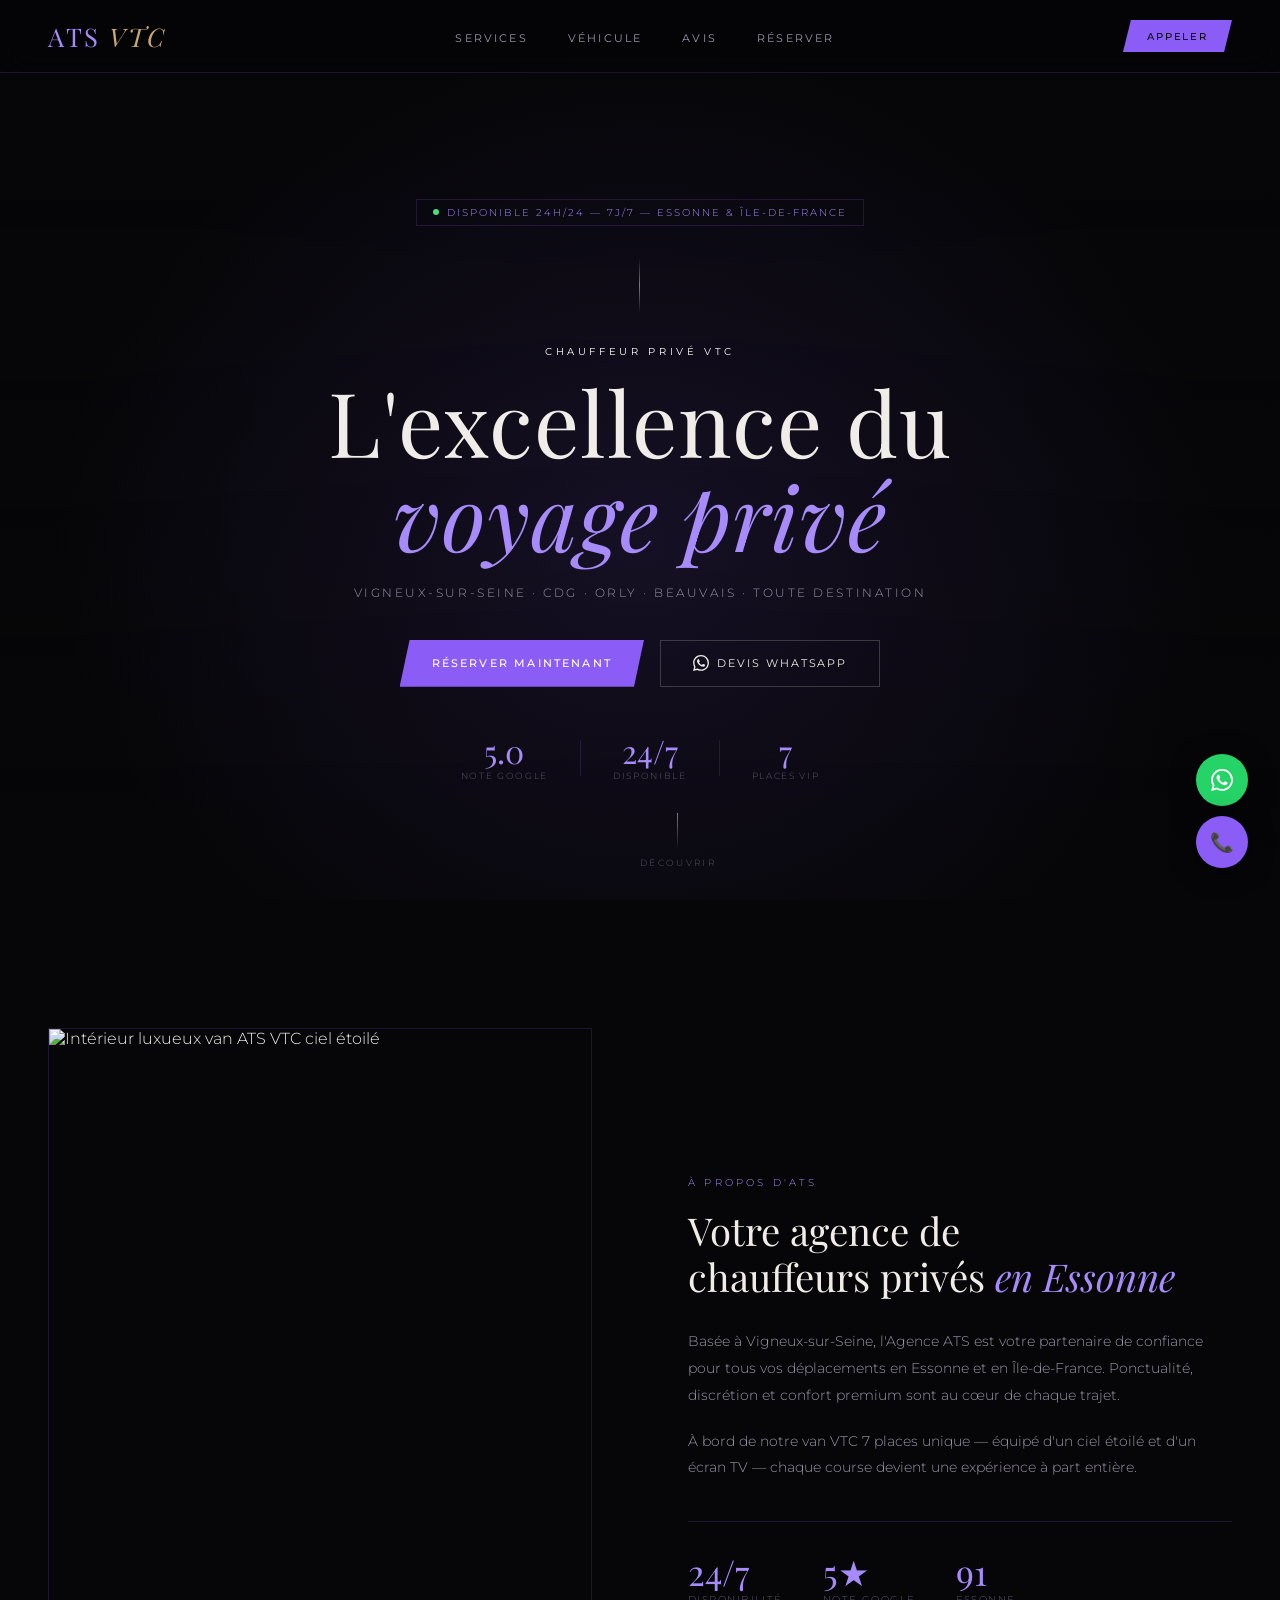
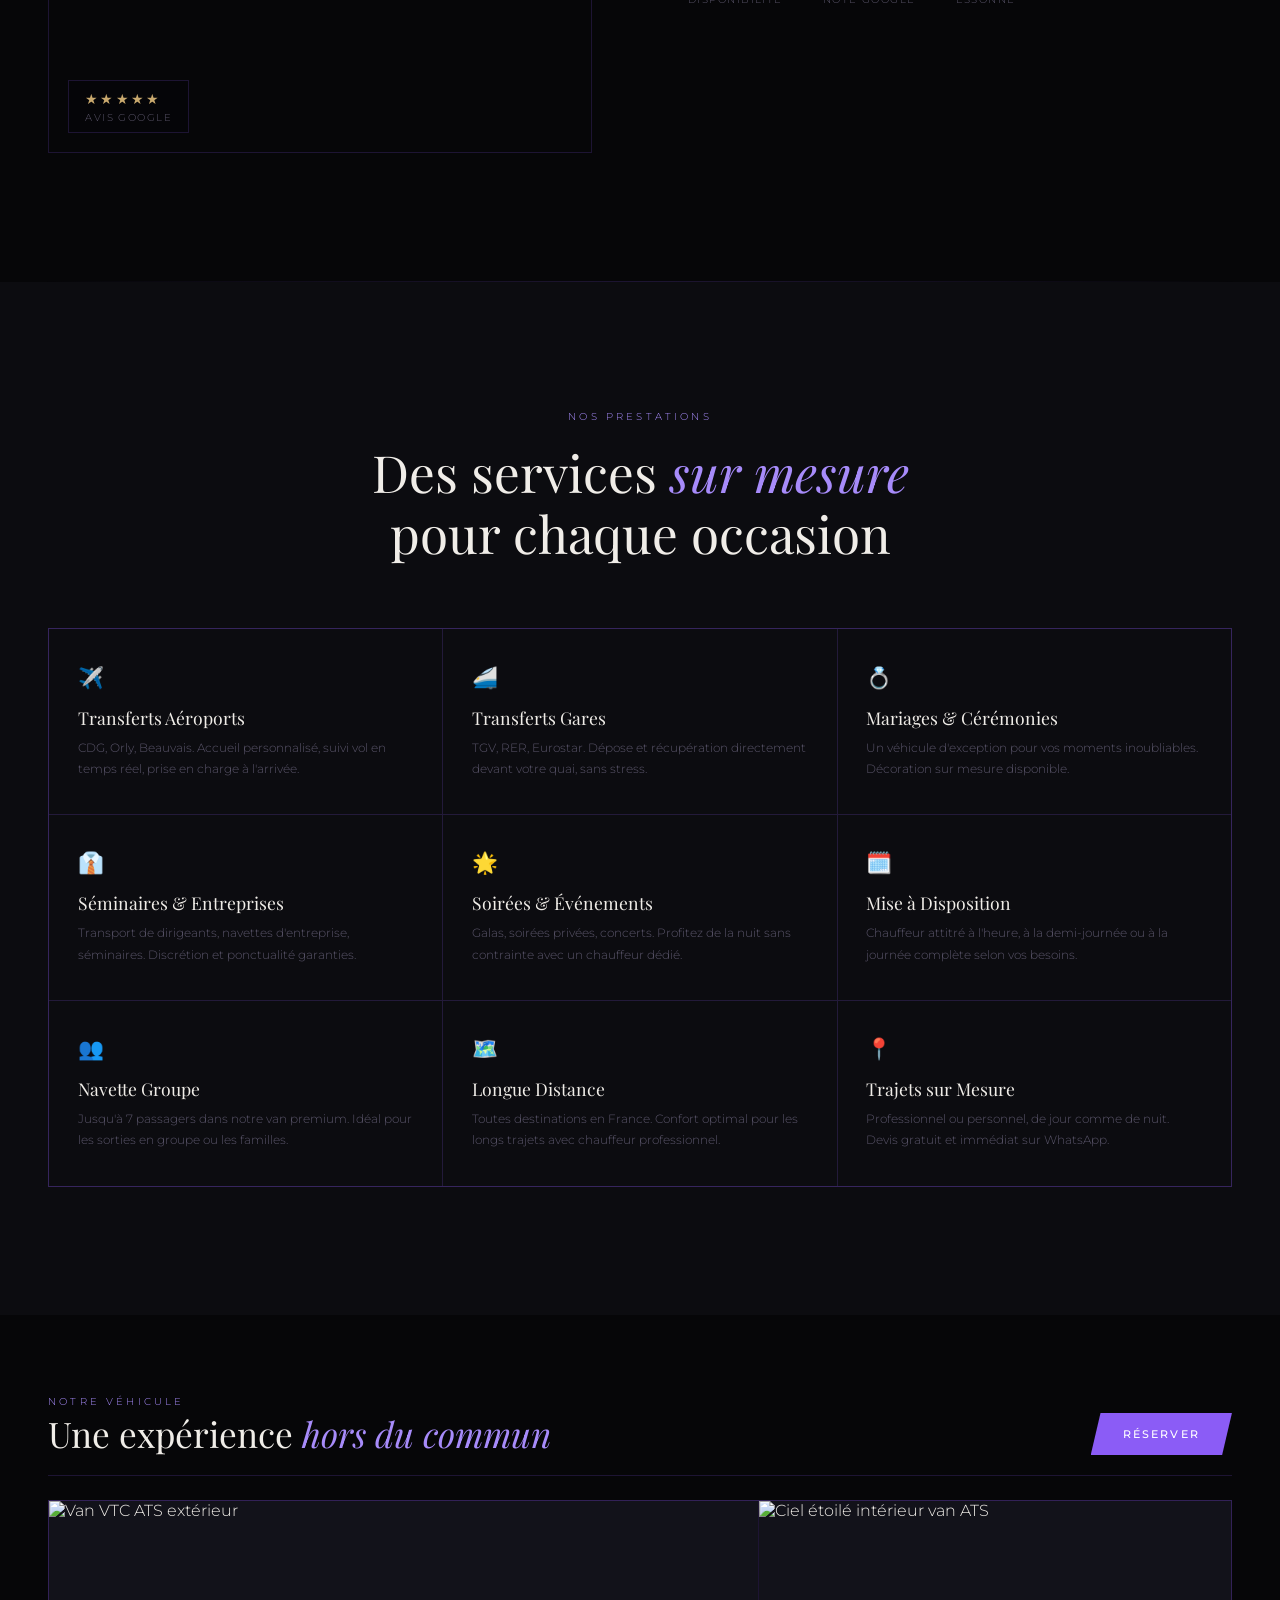
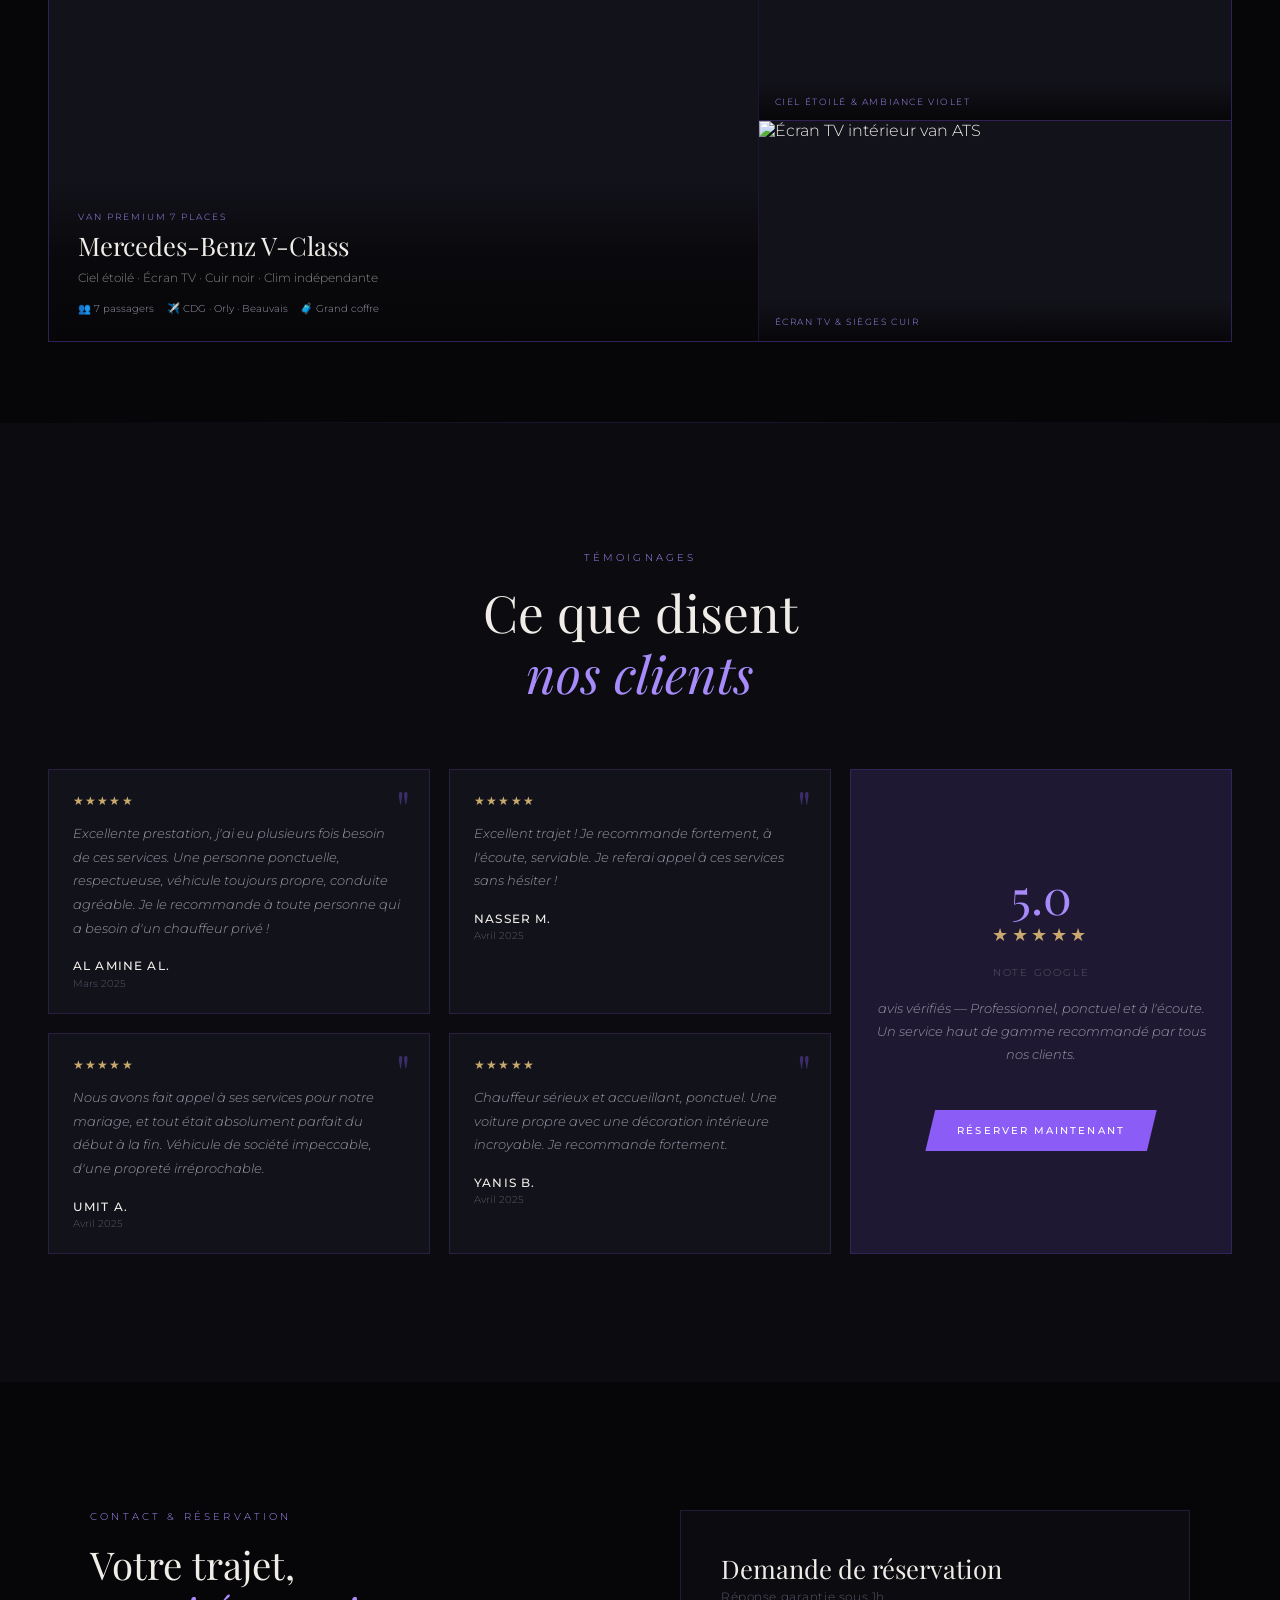
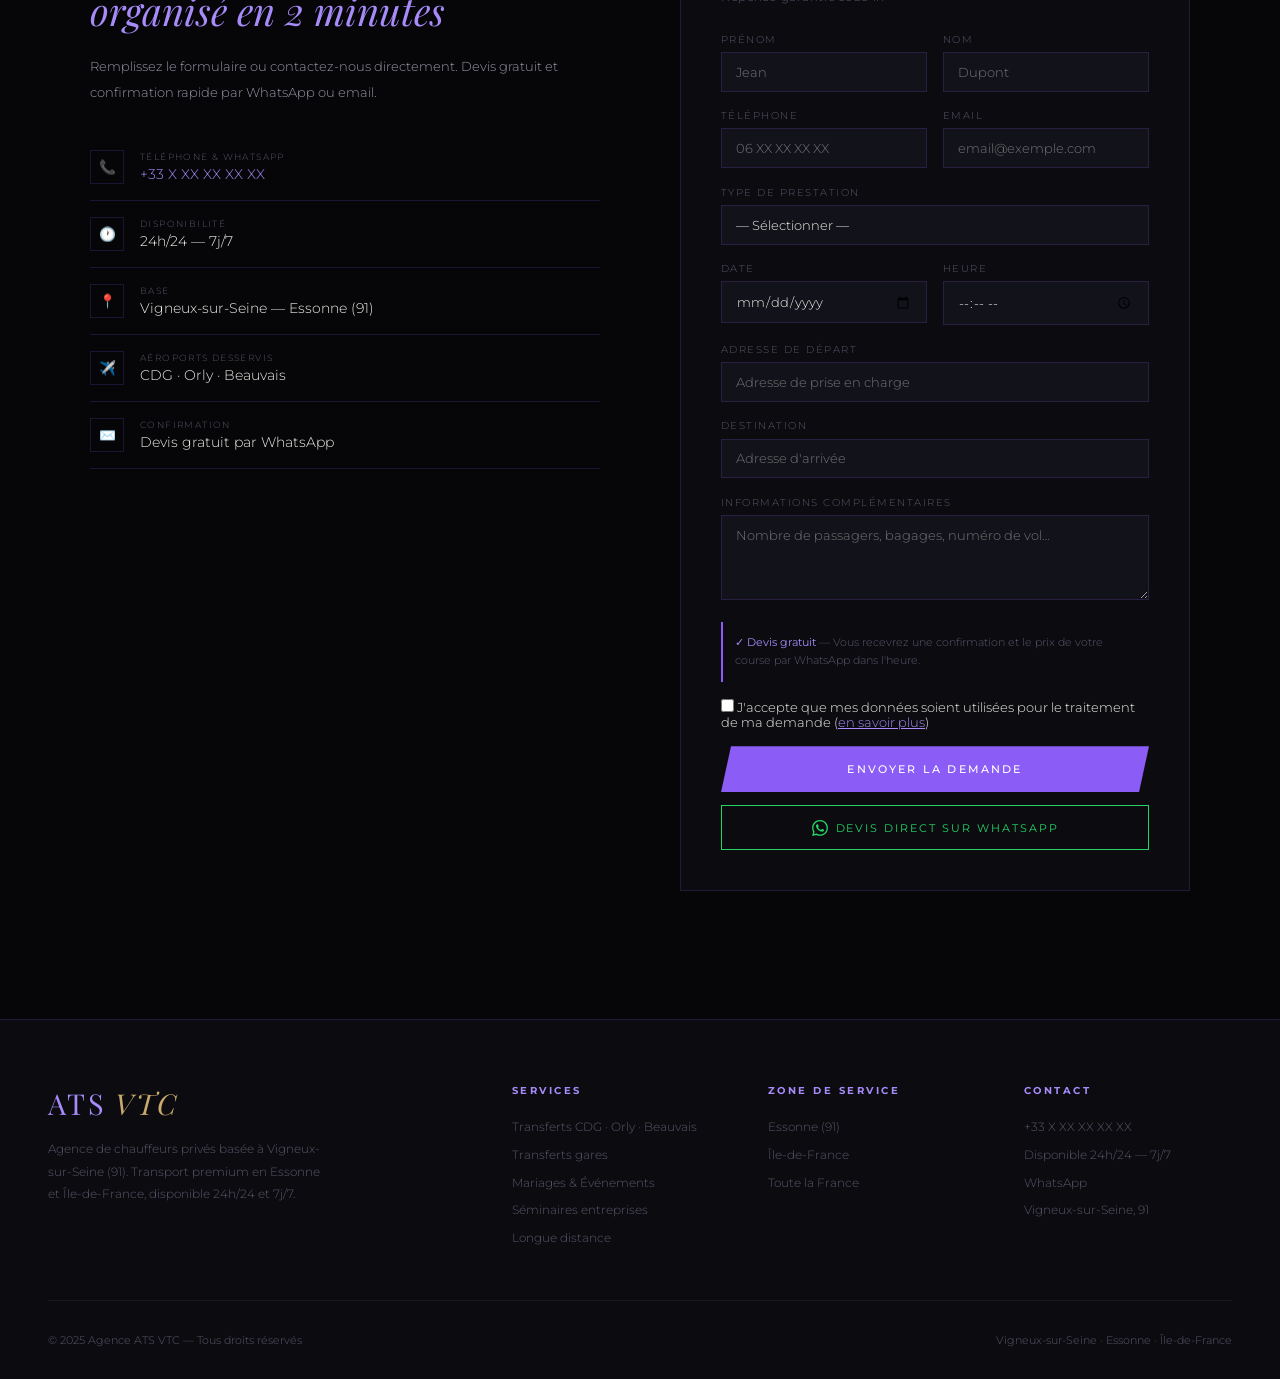
==== commit d0214843: "MAJ images et couleurs" ====
--- a/index.html
+++ b/index.html
@@ -75,10 +75,10 @@
   <div class="about-inner">
     <div class="about-img-col">
       <div class="about-img-frame">
-        <img src="images/interior_1.jpg" alt="Intérieur luxueux van ATS VTC ciel étoilé">
+        <img src="images/van_2.jpeg" alt="Intérieur luxueux van ATS VTC ciel étoilé">
         <div class="about-img-badge">
           <span>★★★★★</span>
-          <span>6 avis Google</span>
+          <span>avis Google</span>
         </div>
       </div>
     </div>
@@ -202,7 +202,7 @@
     </div>
     <div class="fleet-grid">
       <div class="fleet-main">
-        <img src="images/van_exterior.jpg" alt="Van VTC ATS extérieur">
+        <img src="images/van_4.jpeg" alt="Van VTC ATS extérieur">
         <div class="fleet-main-overlay">
           <span class="fleet-tag">Van Premium 7 places</span>
           <h3>Mercedes-Benz V-Class</h3>
@@ -216,11 +216,11 @@
       </div>
       <div class="fleet-side">
         <div class="fleet-thumb">
-          <img src="images/interior_stars.jpg" alt="Ciel étoilé intérieur van ATS">
+          <img src="images/van_paysage.png" alt="Ciel étoilé intérieur van ATS">
           <div class="fleet-thumb-label"><span>Ciel étoilé & ambiance violet</span></div>
         </div>
         <div class="fleet-thumb">
-          <img src="images/interior_tv.jpg" alt="Écran TV intérieur van ATS">
+          <img src="images/van_interior.webp" alt="Écran TV intérieur van ATS">
           <div class="fleet-thumb-label"><span>Écran TV & sièges cuir</span></div>
         </div>
       </div>
@@ -258,7 +258,7 @@
       <div class="avis-score">5.0</div>
       <div class="stars" style="font-size:1.1rem; letter-spacing:0.2em;">★★★★★</div>
       <div class="avis-score-label">Note Google</div>
-      <p class="avis-text" style="margin-top:1.2rem; font-size:0.8rem;">6 avis vérifiés — Professionnel, ponctuel et à l'écoute. Un service haut de gamme recommandé par tous nos clients.</p>
+      <p class="avis-text" style="margin-top:1.2rem; font-size:0.8rem;">avis vérifiés — Professionnel, ponctuel et à l'écoute. Un service haut de gamme recommandé par tous nos clients.</p>
       <a href="#reservation" class="btn-primary" style="margin-top:1.5rem; font-size:0.65rem; display:inline-flex;">Réserver maintenant</a>
     </div>
 
--- a/css/style.css
+++ b/css/style.css
@@ -134,7 +134,7 @@
 }
 .hero-eyebrow {
     font-size: 0.65rem; font-weight: 400; letter-spacing: 0.35em; text-transform: uppercase;
-    color: var(--gold); margin-bottom: 1rem;
+    color: #ffffff; margin-bottom: 1rem;
     animation: fadeUp 1s ease 0.4s both;
 }
 h1 {
@@ -319,7 +319,7 @@
 }
 
 .rgpd-check a {
-    color: var(--gold);
+    color: var(--violet-light);
 }
 
 /* ── FLEET ── */
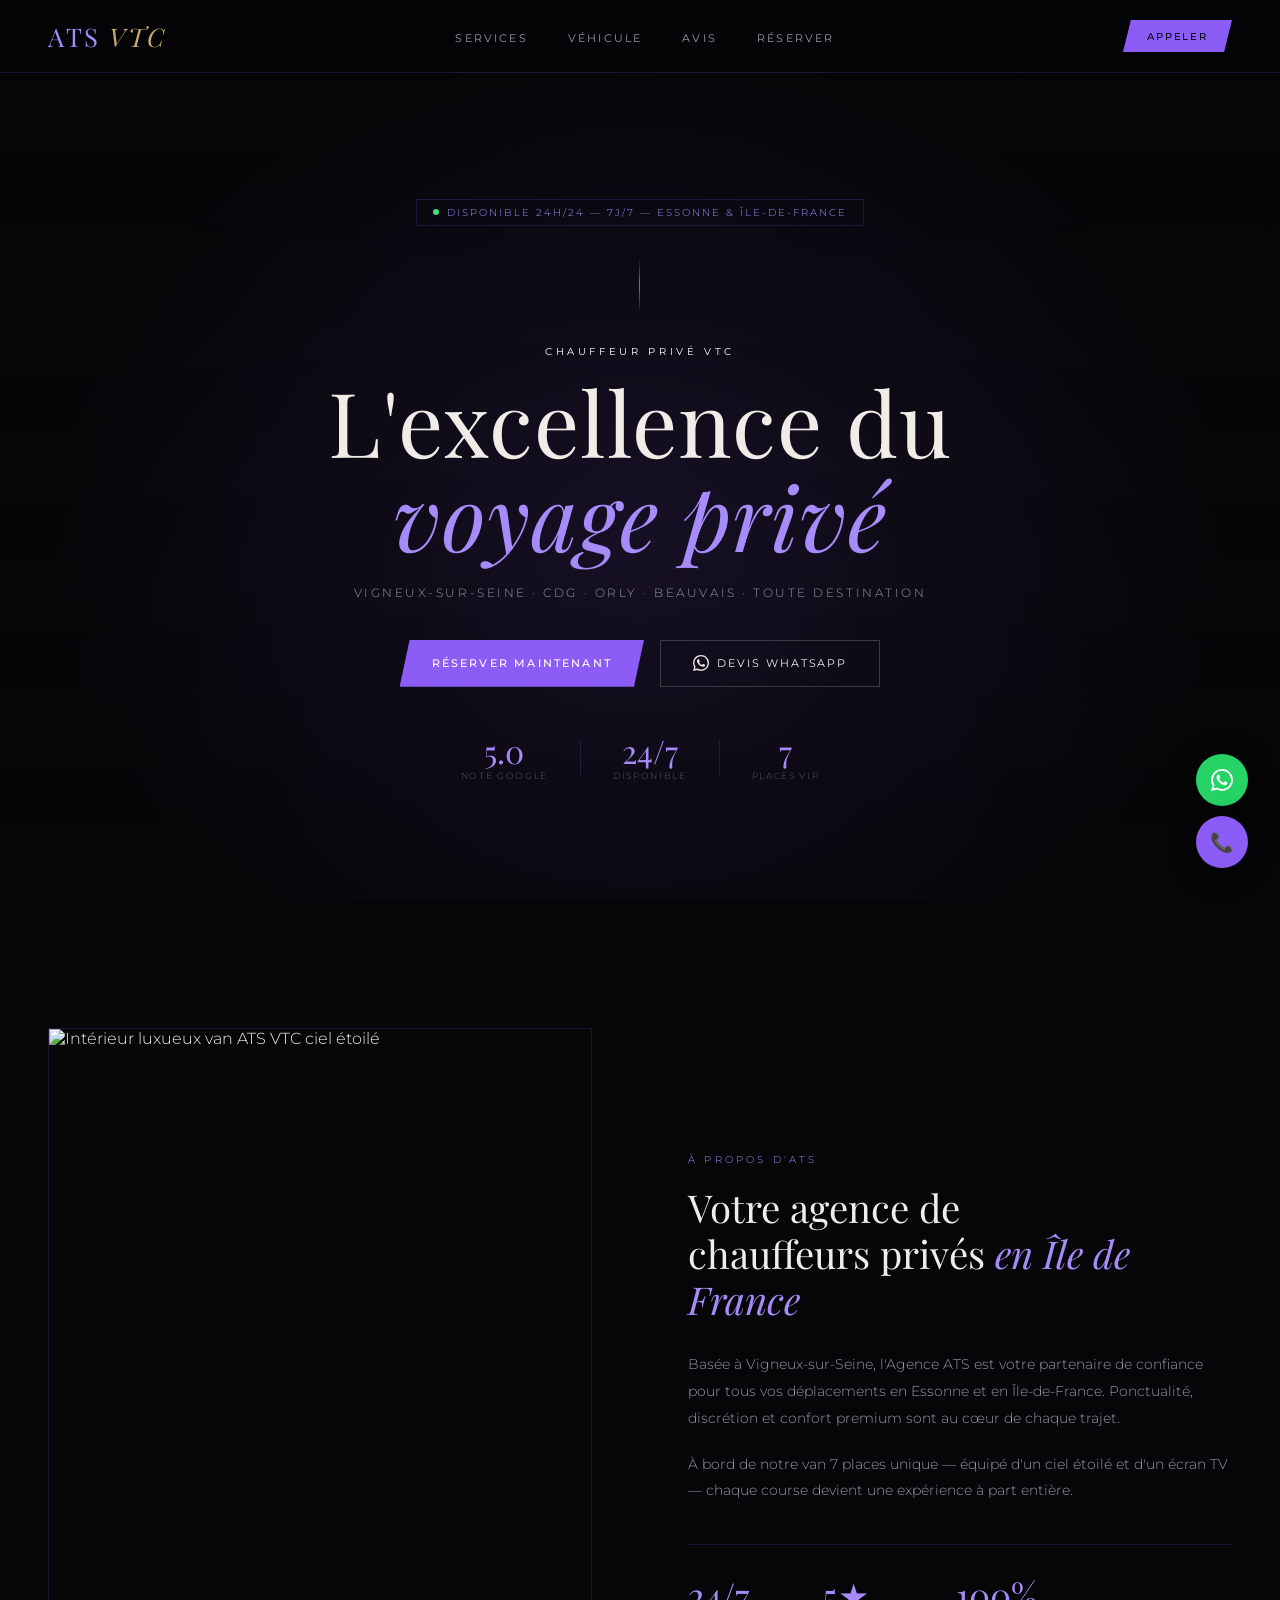
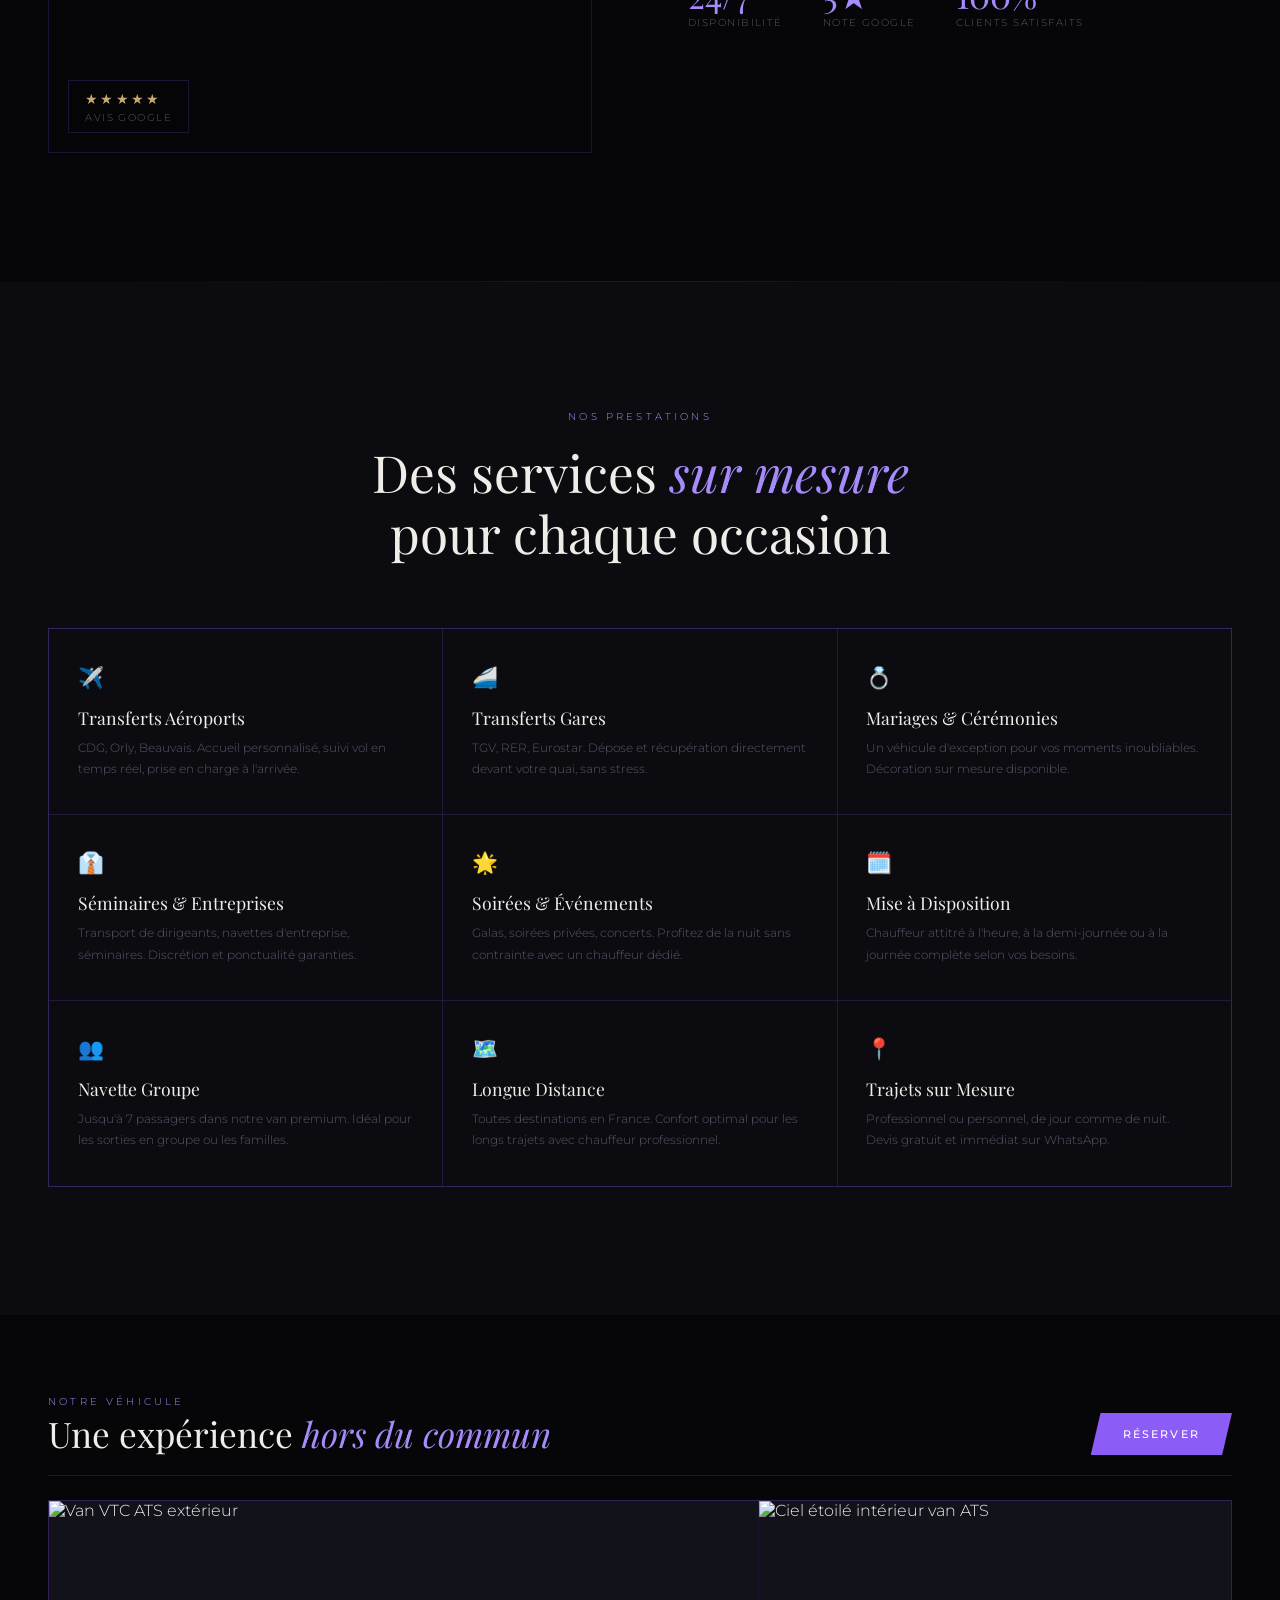
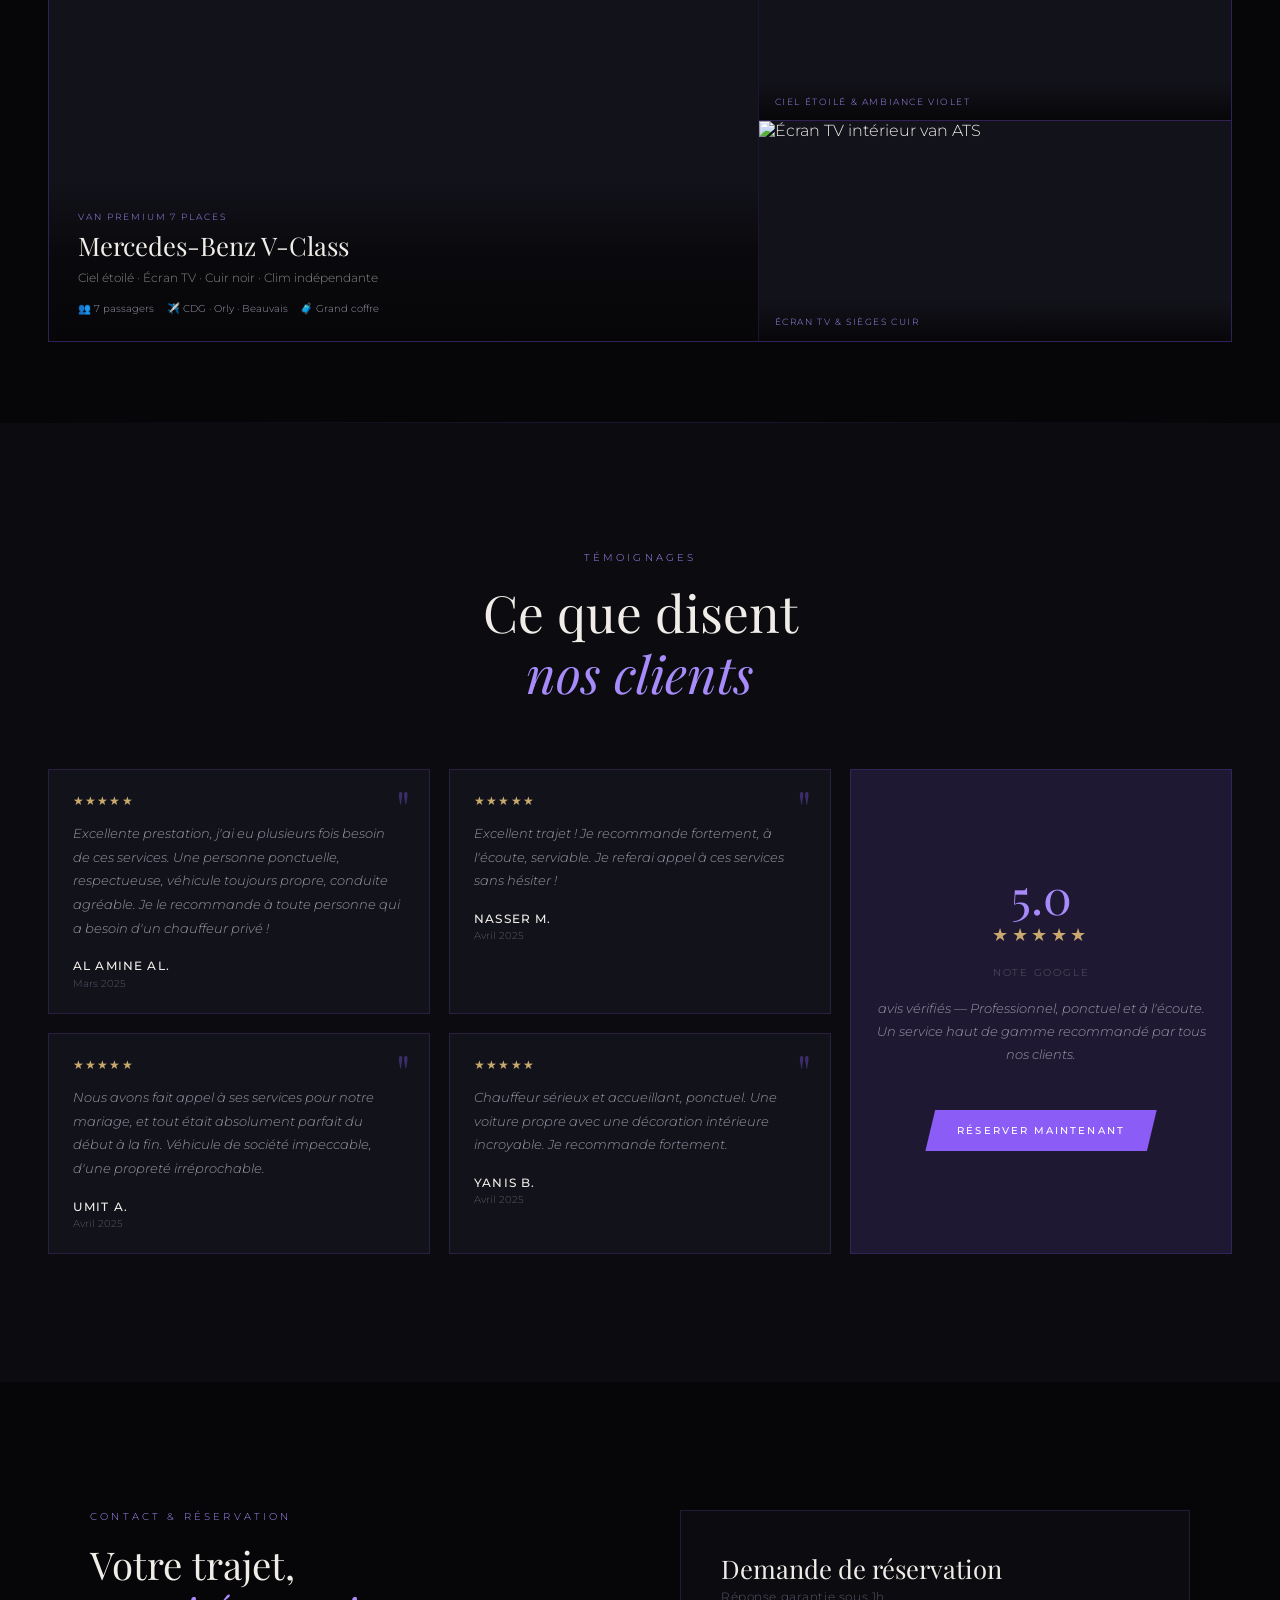
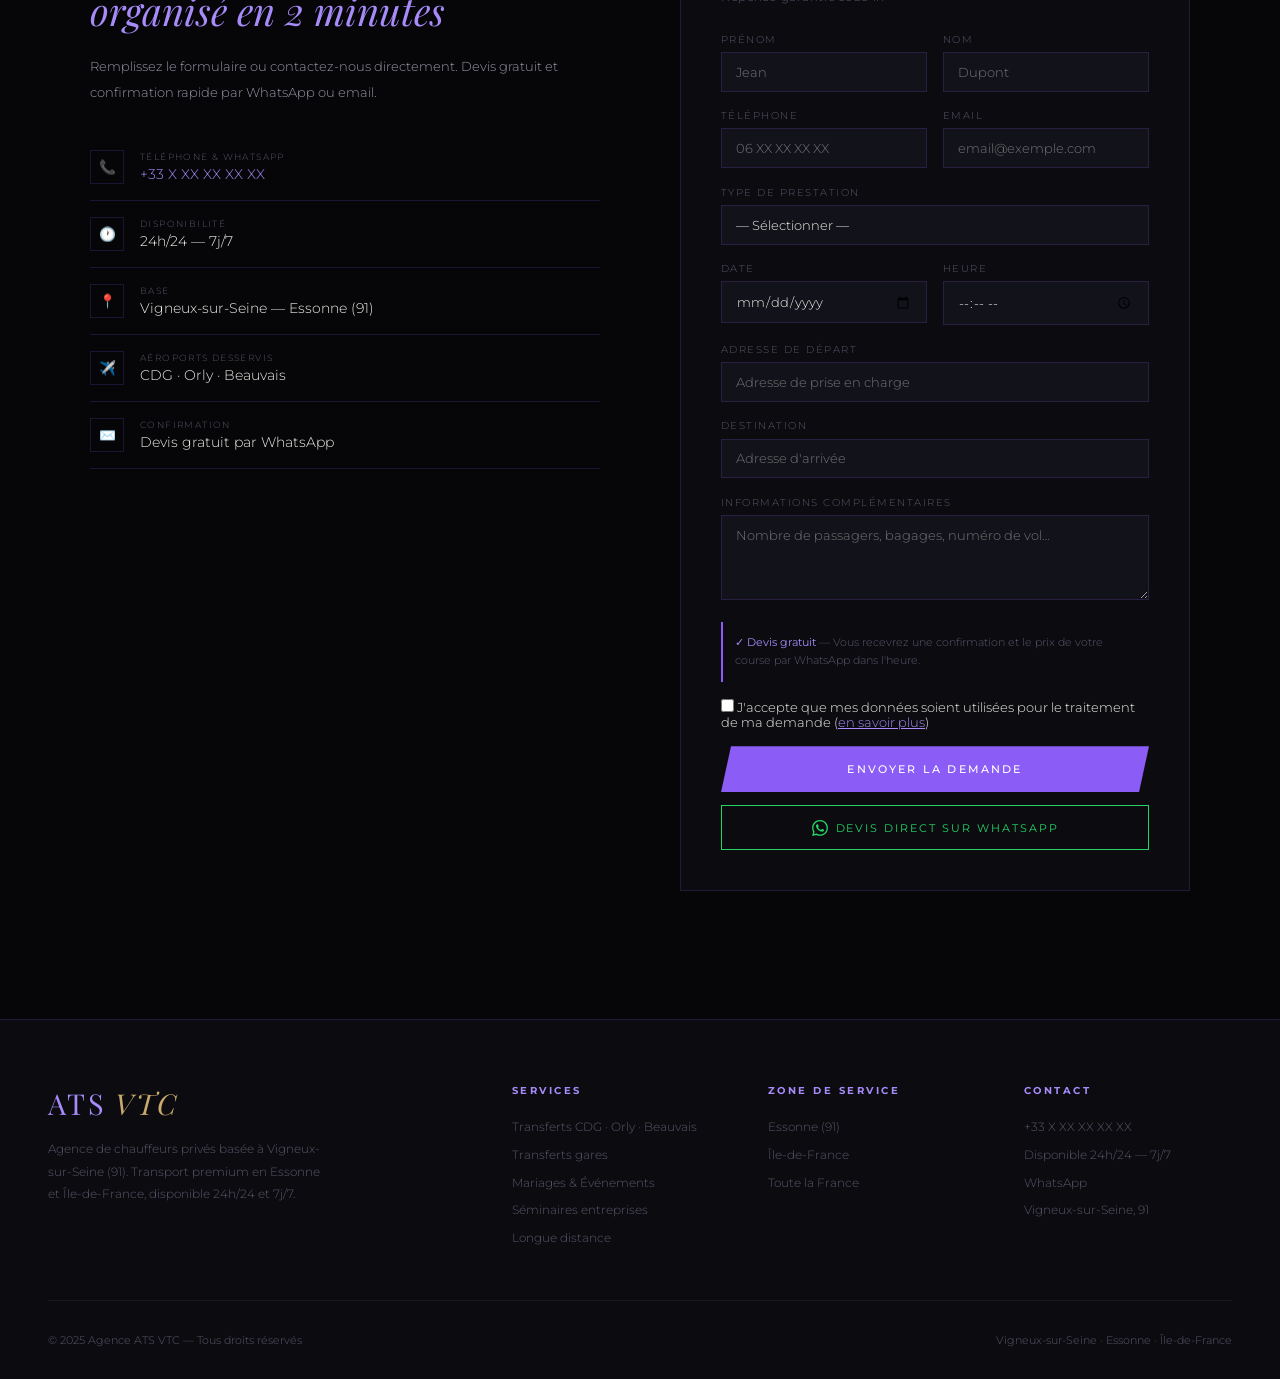
==== commit 4838075e: "MAJ infos stats et bug image d'entrée" ====
--- a/index.html
+++ b/index.html
@@ -64,10 +64,10 @@
       <div class="hstat"><span class="hstat-num">7</span><span class="hstat-label">Places VIP</span></div>
     </div>
   </div>
-  <div class="hero-scroll">
+  <!--<div class="hero-scroll">
     <div class="scroll-line"></div>
     <span>Découvrir</span>
-  </div>
+  </div>-->
 </section>
 
 <!-- ABOUT -->
@@ -84,9 +84,9 @@
     </div>
     <div class="about-text-col">
       <span class="section-label">À propos d'ATS</span>
-      <h2>Votre agence de<br>chauffeurs privés <em>en Essonne</em></h2>
+      <h2>Votre agence de<br>chauffeurs privés <em>en Île de France</em></h2>
       <p>Basée à Vigneux-sur-Seine, l'Agence ATS est votre partenaire de confiance pour tous vos déplacements en Essonne et en Île-de-France. Ponctualité, discrétion et confort premium sont au cœur de chaque trajet.</p>
-      <p>À bord de notre van VTC 7 places unique — équipé d'un ciel étoilé et d'un écran TV — chaque course devient une expérience à part entière.</p>
+      <p>À bord de notre van 7 places unique — équipé d'un ciel étoilé et d'un écran TV — chaque course devient une expérience à part entière.</p>
       <div class="about-stats">
         <div class="stat-item">
           <div class="stat-num">24/7</div>
@@ -97,8 +97,8 @@
           <div class="stat-label">Note Google</div>
         </div>
         <div class="stat-item">
-          <div class="stat-num">91</div>
-          <div class="stat-label">Essonne</div>
+          <div class="stat-num">100%</div>
+          <div class="stat-label">Clients satisfaits</div>
         </div>
       </div>
     </div>
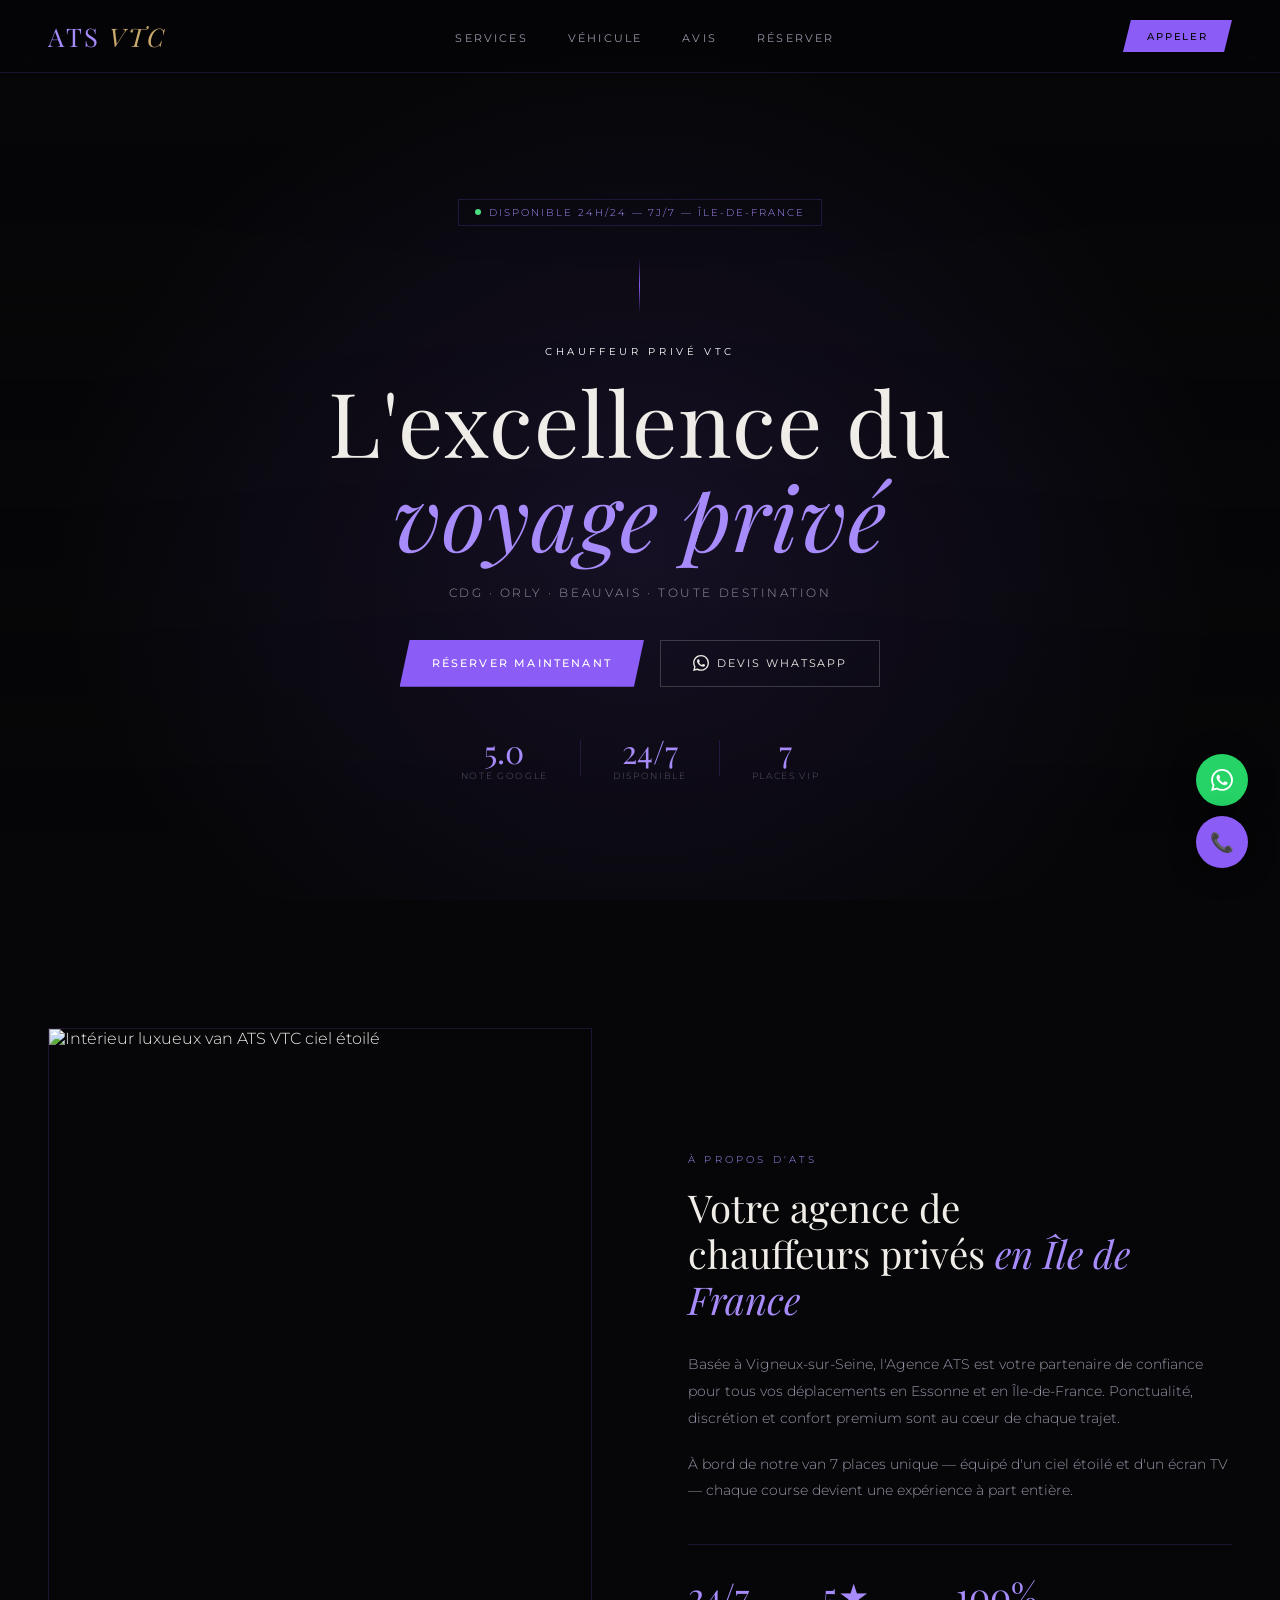
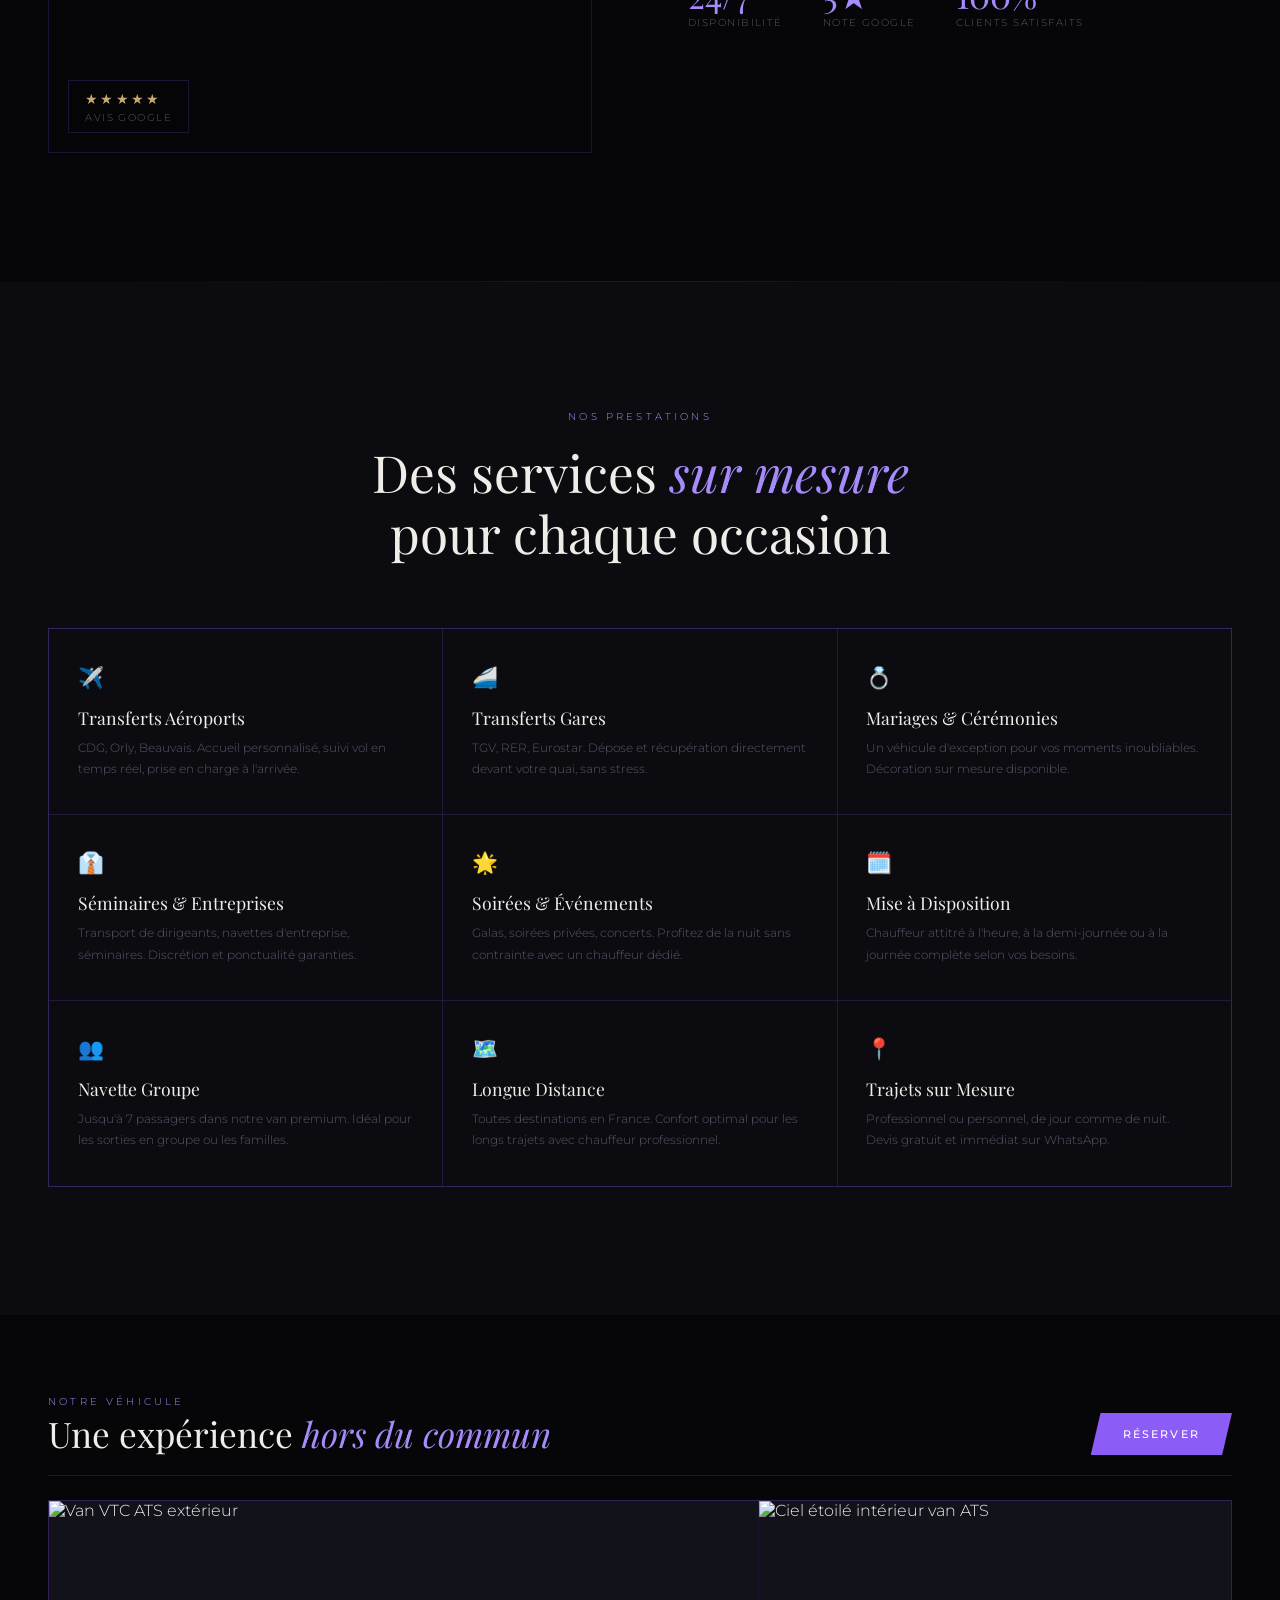
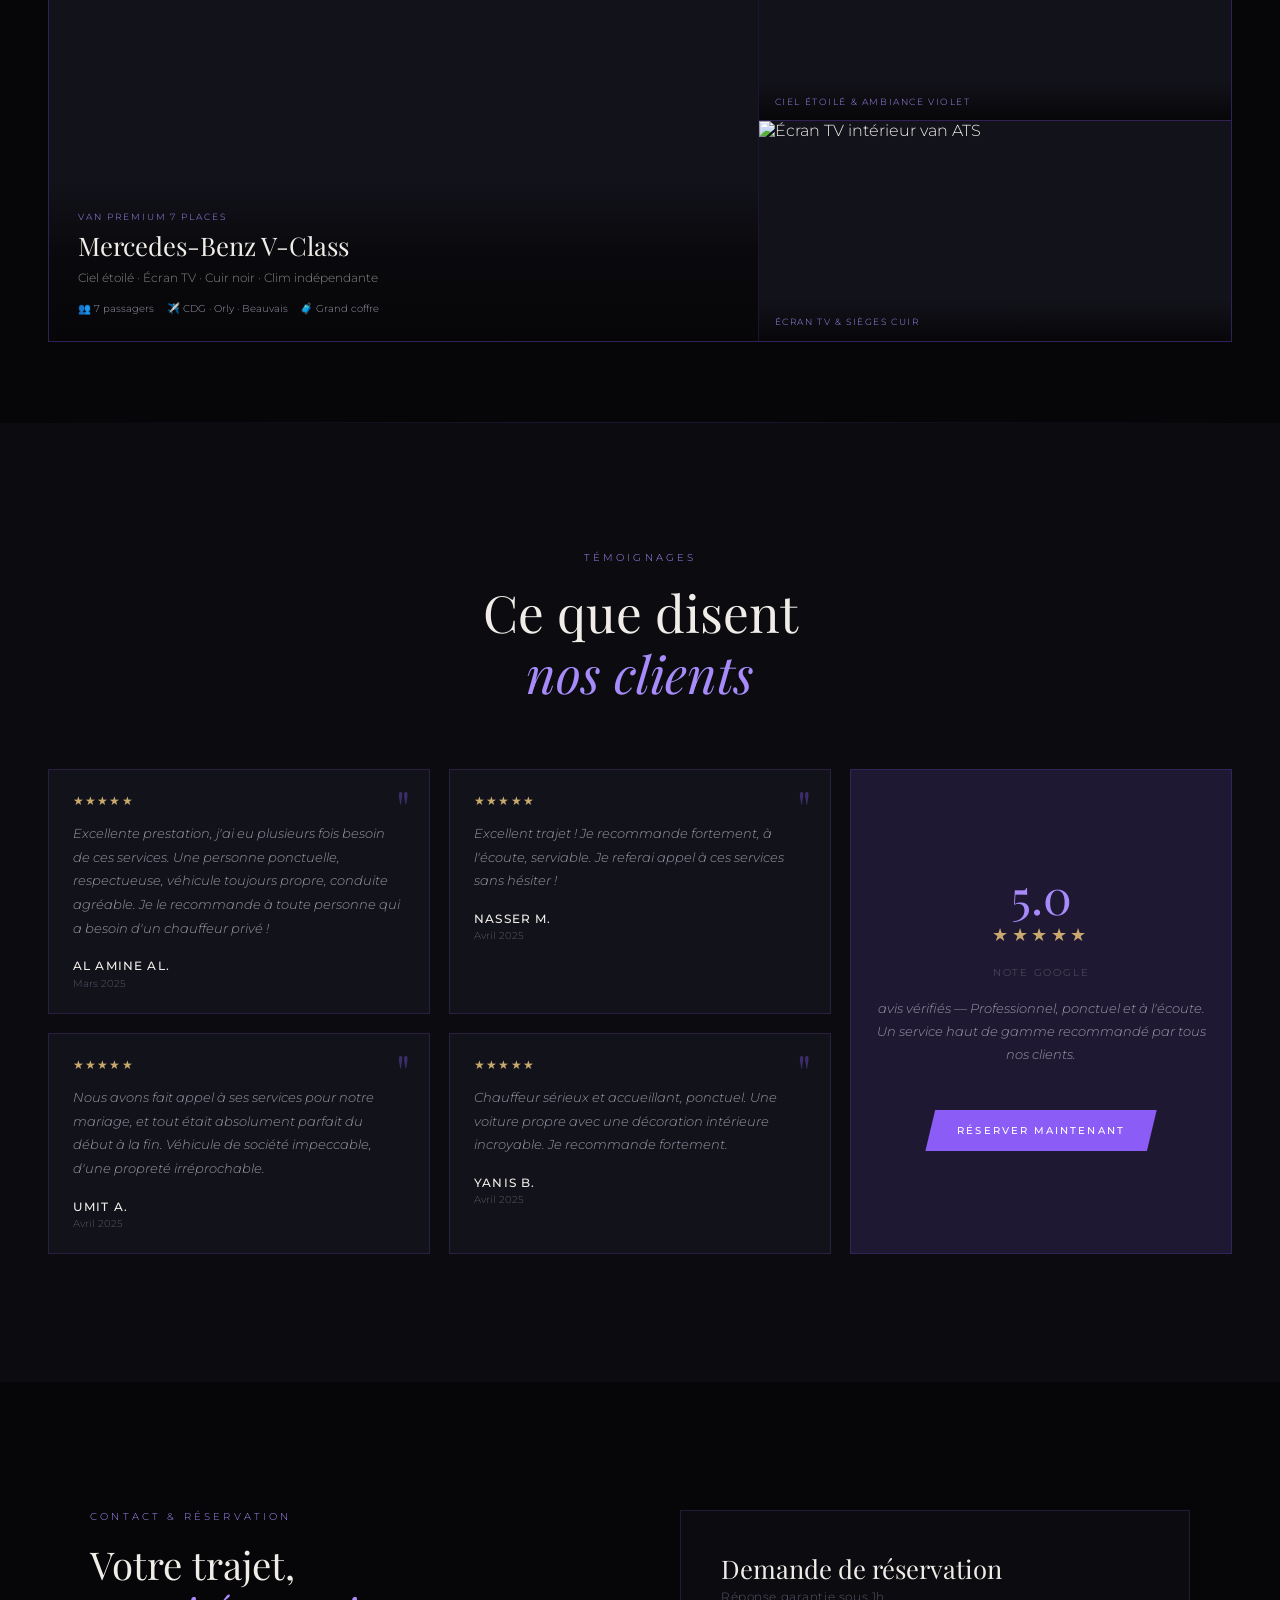
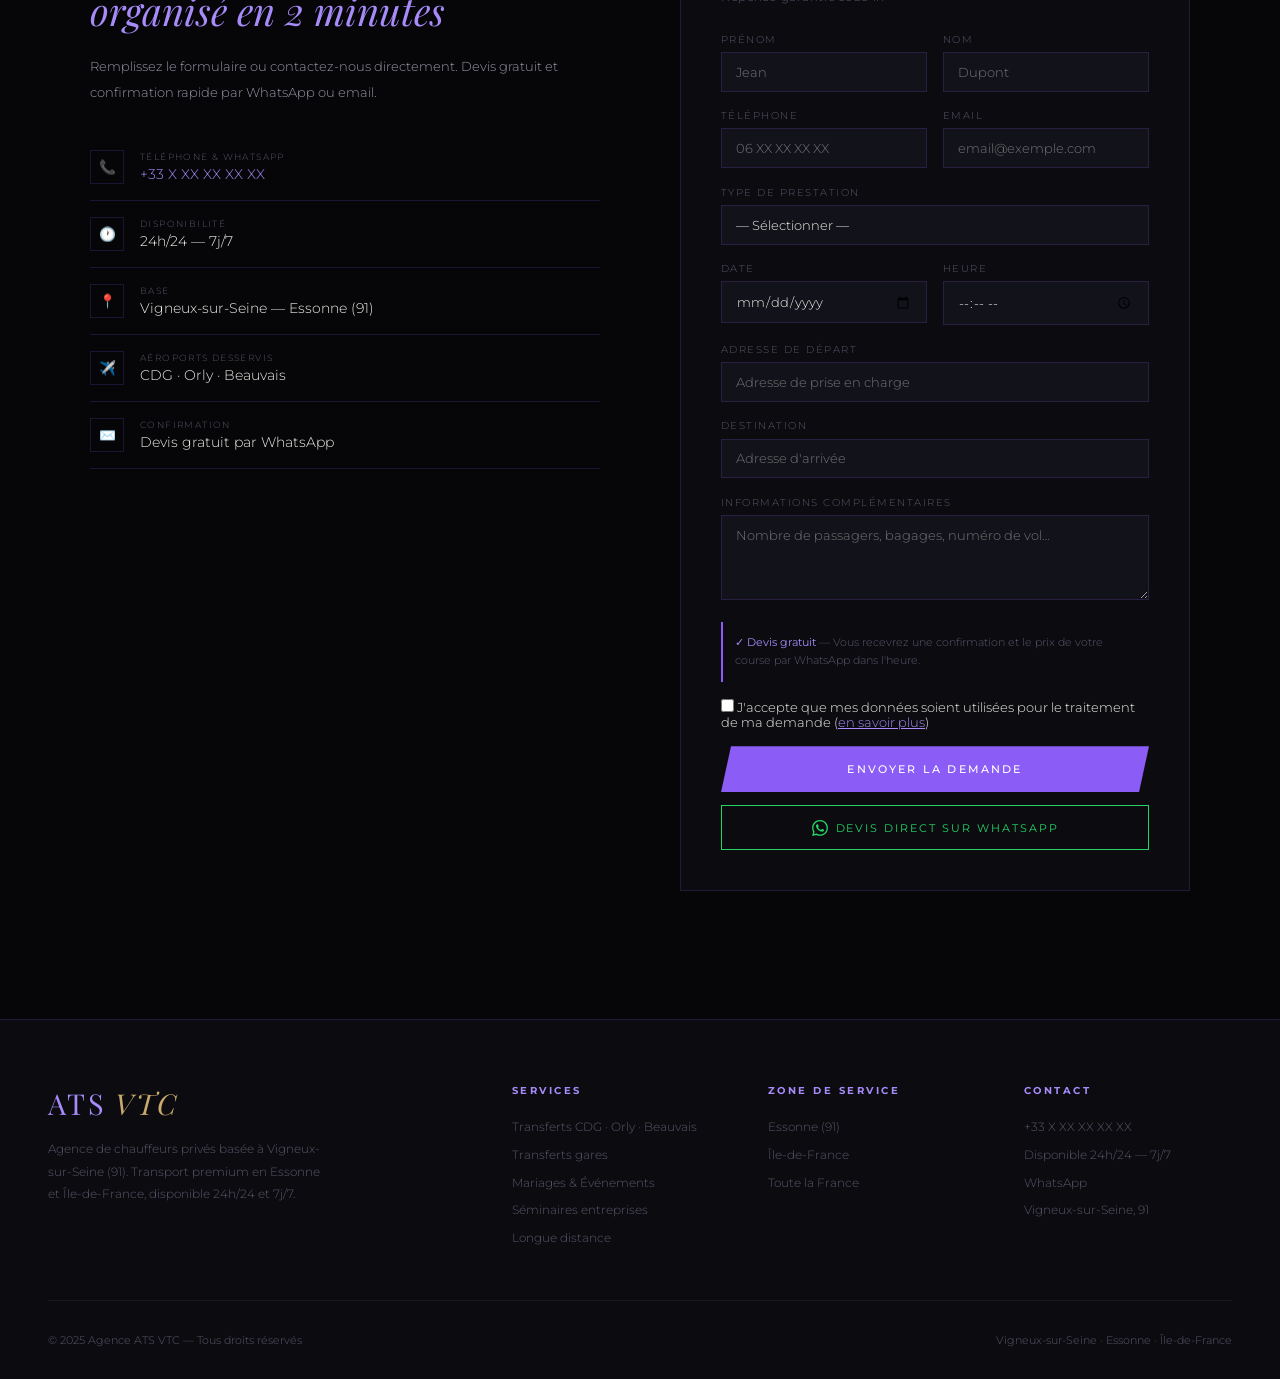
==== commit a45c60f8: "MAJ index.html" ====
--- a/index.html
+++ b/index.html
@@ -43,12 +43,12 @@
   <div class="hero-content">
     <div class="hero-badge">
       <span class="badge-dot"></span>
-      Disponible 24h/24 — 7j/7 — Essonne & Île-de-France
+      Disponible 24h/24 — 7j/7 — Île-de-France
     </div>
     <div class="hero-line"></div>
     <p class="hero-eyebrow">Chauffeur Privé VTC</p>
     <h1>L'excellence du<br><em>voyage privé</em></h1>
-    <p class="hero-sub">Vigneux-sur-Seine · CDG · Orly · Beauvais · Toute destination</p>
+    <p class="hero-sub">CDG · Orly · Beauvais · Toute destination</p>
     <div class="hero-ctas">
       <a href="#reservation" class="btn-primary">Réserver maintenant</a>
       <a href="https://wa.me/33XXXXXXXXX" target="_blank" class="btn-whatsapp-hero">
@@ -64,10 +64,6 @@
       <div class="hstat"><span class="hstat-num">7</span><span class="hstat-label">Places VIP</span></div>
     </div>
   </div>
-  <!--<div class="hero-scroll">
-    <div class="scroll-line"></div>
-    <span>Découvrir</span>
-  </div>-->
 </section>
 
 <!-- ABOUT -->
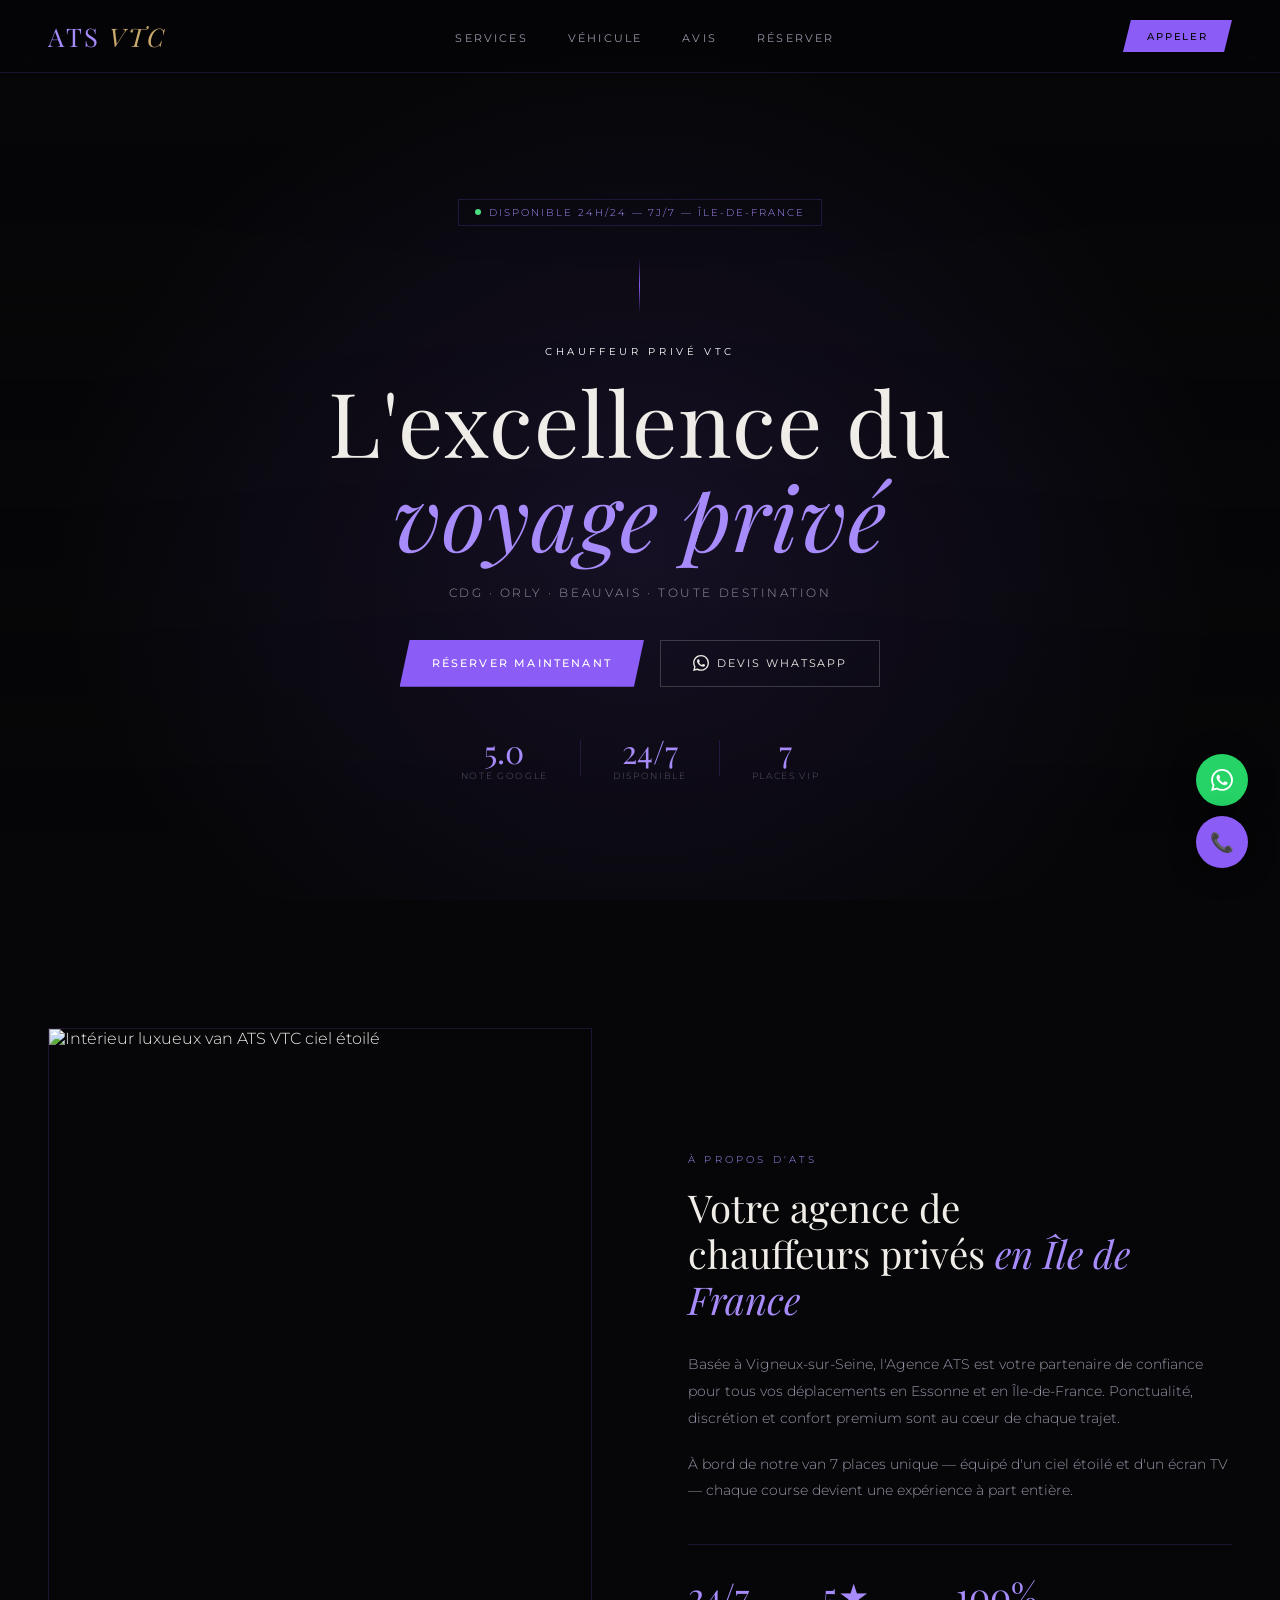
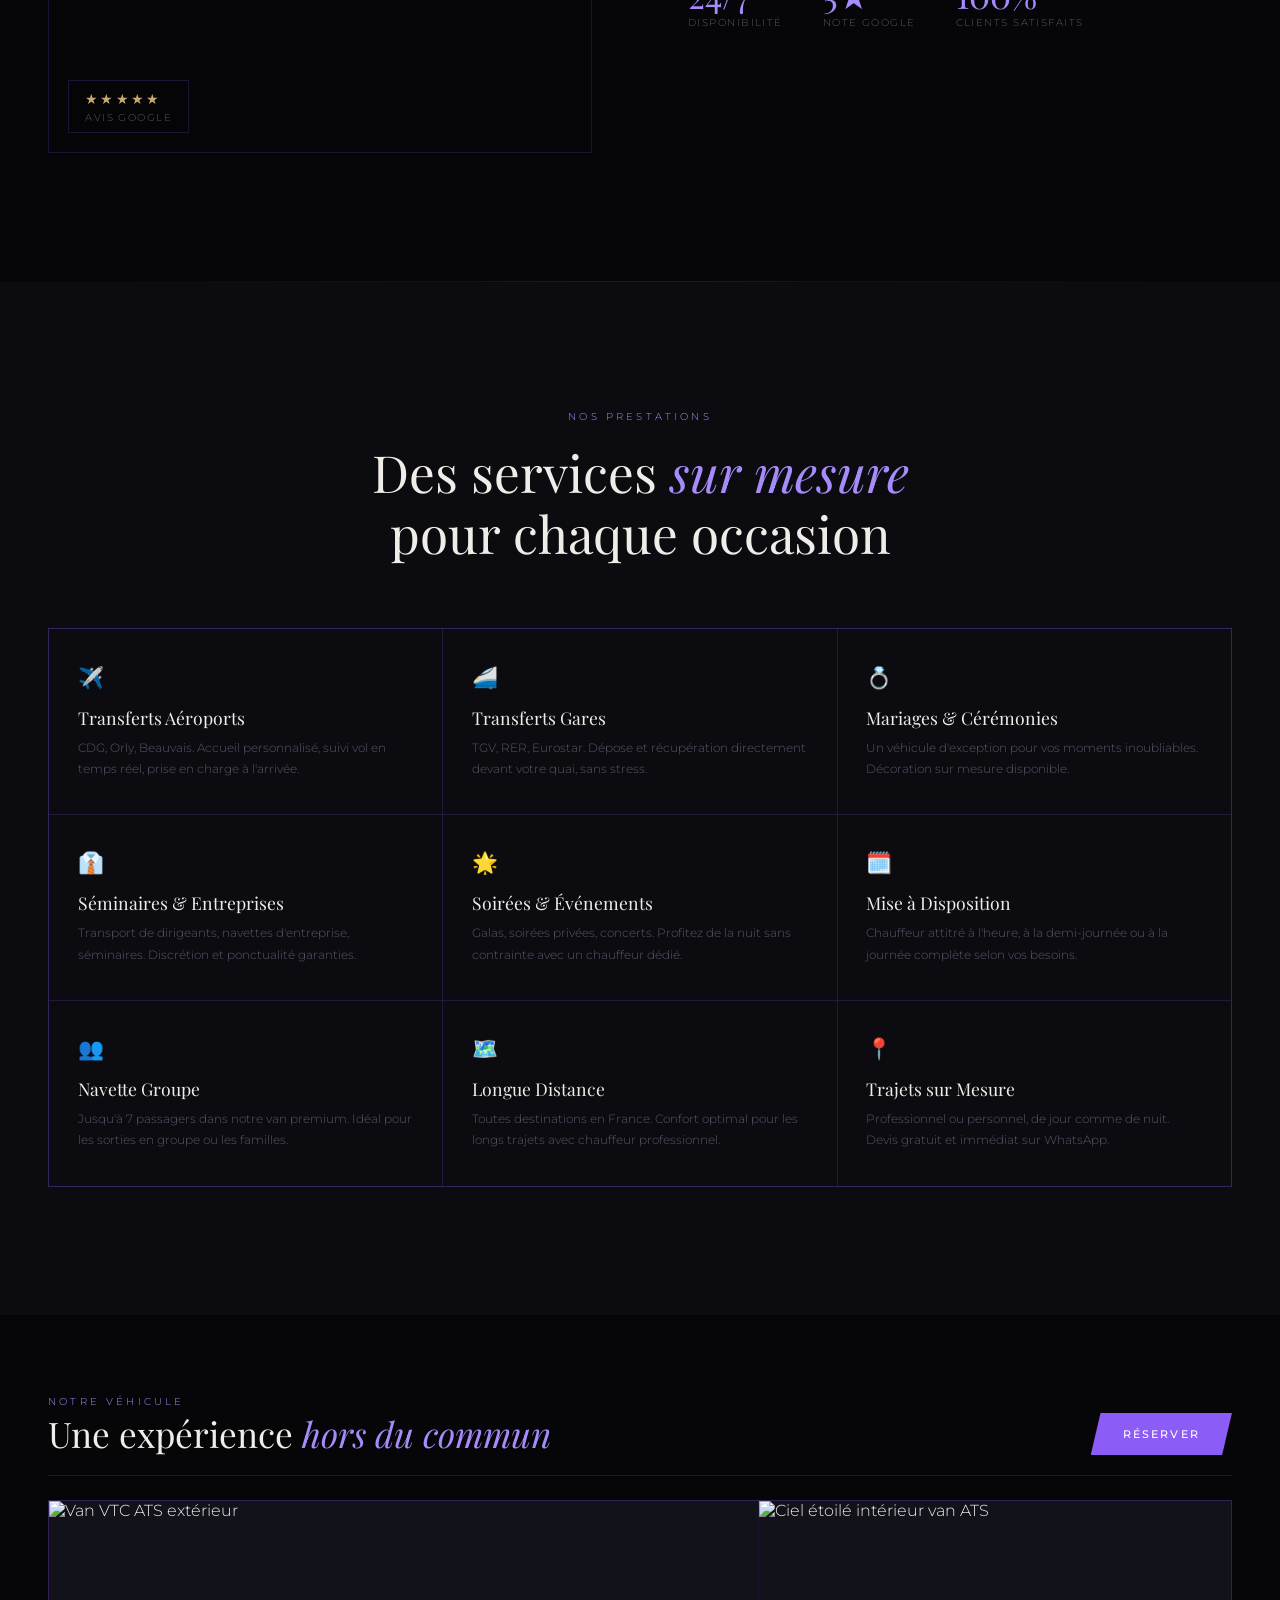
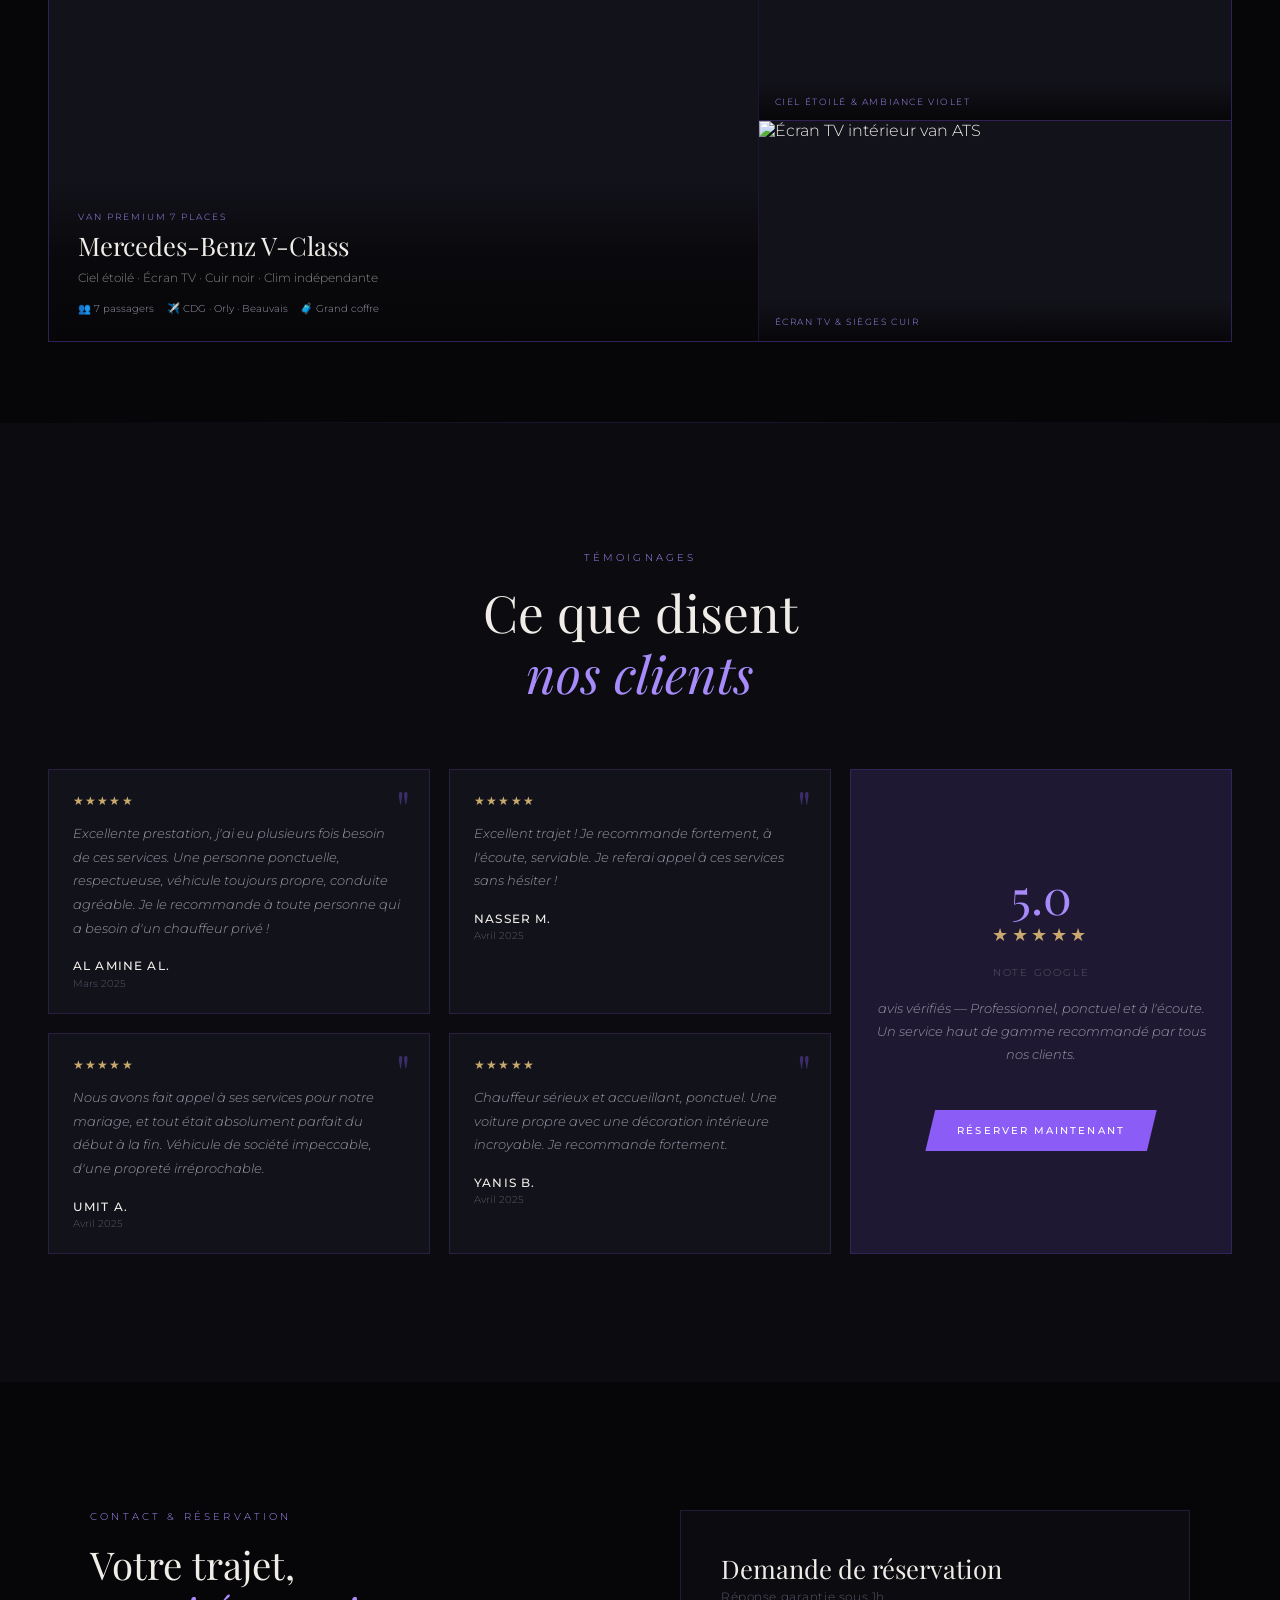
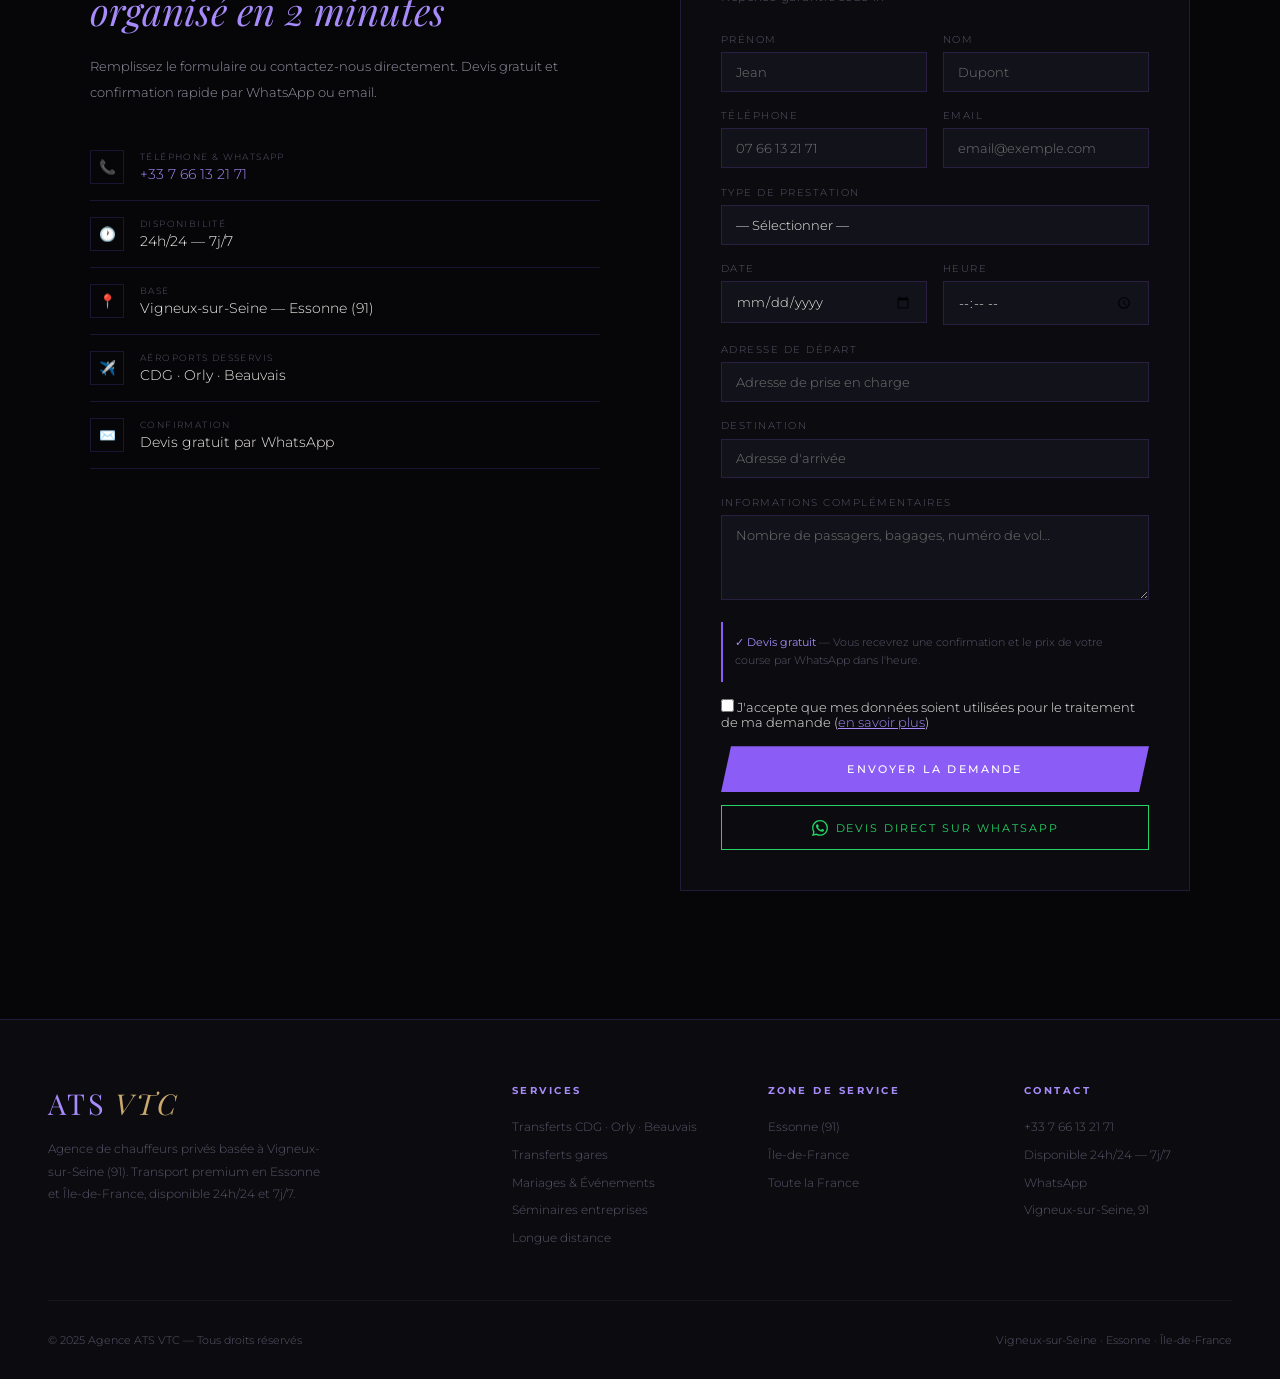
==== commit 57875726: "MAJ index.html numéro" ====
--- a/index.html
+++ b/index.html
@@ -20,7 +20,7 @@
     <li><a href="#avis">Avis</a></li>
     <li><a href="#reservation">Réserver</a></li>
   </ul>
-  <a href="tel:+33XXXXXXXXX" class="nav-cta">Appeler</a>
+  <a href="tel:+33766132171" class="nav-cta">Appeler</a>
   <div class="hamburger" onclick="openMenu()">
     <span></span><span></span><span></span>
   </div>
@@ -33,7 +33,7 @@
   <a href="#fleet" onclick="closeMenu()">Véhicule</a>
   <a href="#avis" onclick="closeMenu()">Avis</a>
   <a href="#reservation" onclick="closeMenu()">Réserver</a>
-  <a href="tel:+33XXXXXXXXX" class="mobile-phone" onclick="closeMenu()">Appeler maintenant</a>
+  <a href="tel:+33766132171" class="mobile-phone" onclick="closeMenu()">Appeler maintenant</a>
 </div>
 
 <!-- HERO -->
@@ -51,7 +51,7 @@
     <p class="hero-sub">CDG · Orly · Beauvais · Toute destination</p>
     <div class="hero-ctas">
       <a href="#reservation" class="btn-primary">Réserver maintenant</a>
-      <a href="https://wa.me/33XXXXXXXXX" target="_blank" class="btn-whatsapp-hero">
+      <a href="https://wa.me/33766132171" target="_blank" class="btn-whatsapp-hero">
         <svg width="16" height="16" viewBox="0 0 24 24" fill="currentColor"><path d="M17.472 14.382c-.297-.149-1.758-.867-2.03-.967-.273-.099-.471-.148-.67.15-.197.297-.767.966-.94 1.164-.173.199-.347.223-.644.075-.297-.15-1.255-.463-2.39-1.475-.883-.788-1.48-1.761-1.653-2.059-.173-.297-.018-.458.13-.606.134-.133.298-.347.446-.52.149-.174.198-.298.298-.497.099-.198.05-.371-.025-.52-.075-.149-.669-1.612-.916-2.207-.242-.579-.487-.5-.669-.51-.173-.008-.371-.01-.57-.01-.198 0-.52.074-.792.372-.272.297-1.04 1.016-1.04 2.479 0 1.462 1.065 2.875 1.213 3.074.149.198 2.096 3.2 5.077 4.487.709.306 1.262.489 1.694.625.712.227 1.36.195 1.871.118.571-.085 1.758-.719 2.006-1.413.248-.694.248-1.289.173-1.413-.074-.124-.272-.198-.57-.347m-5.421 7.403h-.004a9.87 9.87 0 01-5.031-1.378l-.361-.214-3.741.982.998-3.648-.235-.374a9.86 9.86 0 01-1.51-5.26c.001-5.45 4.436-9.884 9.888-9.884 2.64 0 5.122 1.03 6.988 2.898a9.825 9.825 0 012.893 6.994c-.003 5.45-4.437 9.884-9.885 9.884m8.413-18.297A11.815 11.815 0 0012.05 0C5.495 0 .16 5.335.157 11.892c0 2.096.547 4.142 1.588 5.945L.057 24l6.305-1.654a11.882 11.882 0 005.683 1.448h.005c6.554 0 11.89-5.335 11.893-11.893a11.821 11.821 0 00-3.48-8.413Z"/></svg>
         Devis WhatsApp
       </a>
@@ -288,7 +288,7 @@
         <div class="contact-icon">📞</div>
         <div>
           <div class="ci-label">Téléphone & WhatsApp</div>
-          <div class="ci-val"><a href="tel:+33XXXXXXXXX">+33 X XX XX XX XX</a></div>
+          <div class="ci-val"><a href="tel:+33766132171">+33 7 66 13 21 71</a></div>
         </div>
       </div>
       <div class="contact-item">
@@ -337,7 +337,7 @@
         <div class="form-row">
           <div class="form-group">
             <label>Téléphone</label>
-            <input type="tel" id="tel" placeholder="06 XX XX XX XX" required>
+            <input type="tel" id="tel" placeholder="07 66 13 21 71" required>
           </div>
           <div class="form-group">
             <label>Email</label>
@@ -393,7 +393,7 @@
           </span>
         </label>
         <button class="btn-submit" onclick="submitForm()">Envoyer la demande</button>
-        <a href="https://wa.me/33XXXXXXXXX" target="_blank" class="btn-wa-form">
+        <a href="https://wa.me/33766132171" target="_blank" class="btn-wa-form">
           <svg width="16" height="16" viewBox="0 0 24 24" fill="#25D366"><path d="M17.472 14.382c-.297-.149-1.758-.867-2.03-.967-.273-.099-.471-.148-.67.15-.197.297-.767.966-.94 1.164-.173.199-.347.223-.644.075-.297-.15-1.255-.463-2.39-1.475-.883-.788-1.48-1.761-1.653-2.059-.173-.297-.018-.458.13-.606.134-.133.298-.347.446-.52.149-.174.198-.298.298-.497.099-.198.05-.371-.025-.52-.075-.149-.669-1.612-.916-2.207-.242-.579-.487-.5-.669-.51-.173-.008-.371-.01-.57-.01-.198 0-.52.074-.792.372-.272.297-1.04 1.016-1.04 2.479 0 1.462 1.065 2.875 1.213 3.074.149.198 2.096 3.2 5.077 4.487.709.306 1.262.489 1.694.625.712.227 1.36.195 1.871.118.571-.085 1.758-.719 2.006-1.413.248-.694.248-1.289.173-1.413-.074-.124-.272-.198-.57-.347m-5.421 7.403h-.004a9.87 9.87 0 01-5.031-1.378l-.361-.214-3.741.982.998-3.648-.235-.374a9.86 9.86 0 01-1.51-5.26c.001-5.45 4.436-9.884 9.888-9.884 2.64 0 5.122 1.03 6.988 2.898a9.825 9.825 0 012.893 6.994c-.003 5.45-4.437 9.884-9.885 9.884m8.413-18.297A11.815 11.815 0 0012.05 0C5.495 0 .16 5.335.157 11.892c0 2.096.547 4.142 1.588 5.945L.057 24l6.305-1.654a11.882 11.882 0 005.683 1.448h.005c6.554 0 11.89-5.335 11.893-11.893a11.821 11.821 0 00-3.48-8.413Z"/></svg>
           Devis direct sur WhatsApp
         </a>
@@ -402,7 +402,7 @@
         <div class="success-icon">✨</div>
         <h3>Demande envoyée !</h3>
         <p>Merci <strong id="successName"></strong>, votre demande a bien été reçue.<br>Vous serez contacté dans l'heure par WhatsApp ou email.<br><br>
-          Urgence : <a href="tel:+33XXXXXXXXX" style="color:var(--violet);">+33 X XX XX XX XX</a></p>
+          Urgence : <a href="tel:+33766132171" style="color:var(--violet);">+33 7 66 13 21 71</a></p>
       </div>
     </div>
   </div>
@@ -436,9 +436,9 @@
     <div class="footer-col">
       <h4>Contact</h4>
       <ul>
-        <li><a href="tel:+33XXXXXXXXX">+33 X XX XX XX XX</a></li>
+        <li><a href="tel:+337 66 13 21 71">+33 7 66 13 21 71</a></li>
         <li>Disponible 24h/24 — 7j/7</li>
-        <li><a href="https://wa.me/33XXXXXXXXX" target="_blank">WhatsApp</a></li>
+        <li><a href="https://wa.me/337 66 13 21 71" target="_blank">WhatsApp</a></li>
         <li>Vigneux-sur-Seine, 91</li>
       </ul>
     </div>
@@ -451,10 +451,10 @@
 
 <!-- FLOATING BUTTONS -->
 <div class="float-btns">
-  <a href="https://wa.me/33XXXXXXXXX" target="_blank" class="float-btn float-wa" title="WhatsApp">
+  <a href="https://wa.me/33766132171" target="_blank" class="float-btn float-wa" title="WhatsApp">
     <svg width="22" height="22" viewBox="0 0 24 24" fill="white"><path d="M17.472 14.382c-.297-.149-1.758-.867-2.03-.967-.273-.099-.471-.148-.67.15-.197.297-.767.966-.94 1.164-.173.199-.347.223-.644.075-.297-.15-1.255-.463-2.39-1.475-.883-.788-1.48-1.761-1.653-2.059-.173-.297-.018-.458.13-.606.134-.133.298-.347.446-.52.149-.174.198-.298.298-.497.099-.198.05-.371-.025-.52-.075-.149-.669-1.612-.916-2.207-.242-.579-.487-.5-.669-.51-.173-.008-.371-.01-.57-.01-.198 0-.52.074-.792.372-.272.297-1.04 1.016-1.04 2.479 0 1.462 1.065 2.875 1.213 3.074.149.198 2.096 3.2 5.077 4.487.709.306 1.262.489 1.694.625.712.227 1.36.195 1.871.118.571-.085 1.758-.719 2.006-1.413.248-.694.248-1.289.173-1.413-.074-.124-.272-.198-.57-.347m-5.421 7.403h-.004a9.87 9.87 0 01-5.031-1.378l-.361-.214-3.741.982.998-3.648-.235-.374a9.86 9.86 0 01-1.51-5.26c.001-5.45 4.436-9.884 9.888-9.884 2.64 0 5.122 1.03 6.988 2.898a9.825 9.825 0 012.893 6.994c-.003 5.45-4.437 9.884-9.885 9.884m8.413-18.297A11.815 11.815 0 0012.05 0C5.495 0 .16 5.335.157 11.892c0 2.096.547 4.142 1.588 5.945L.057 24l6.305-1.654a11.882 11.882 0 005.683 1.448h.005c6.554 0 11.89-5.335 11.893-11.893a11.821 11.821 0 00-3.48-8.413Z"/></svg>
   </a>
-  <a href="tel:+33XXXXXXXXX" class="float-btn float-call" title="Appeler">📞</a>
+  <a href="tel:+33766132171" class="float-btn float-call" title="Appeler">📞</a>
 </div>
 
 <script src="https://cdn.jsdelivr.net/npm/@emailjs/browser@3/dist/email.min.js"></script>
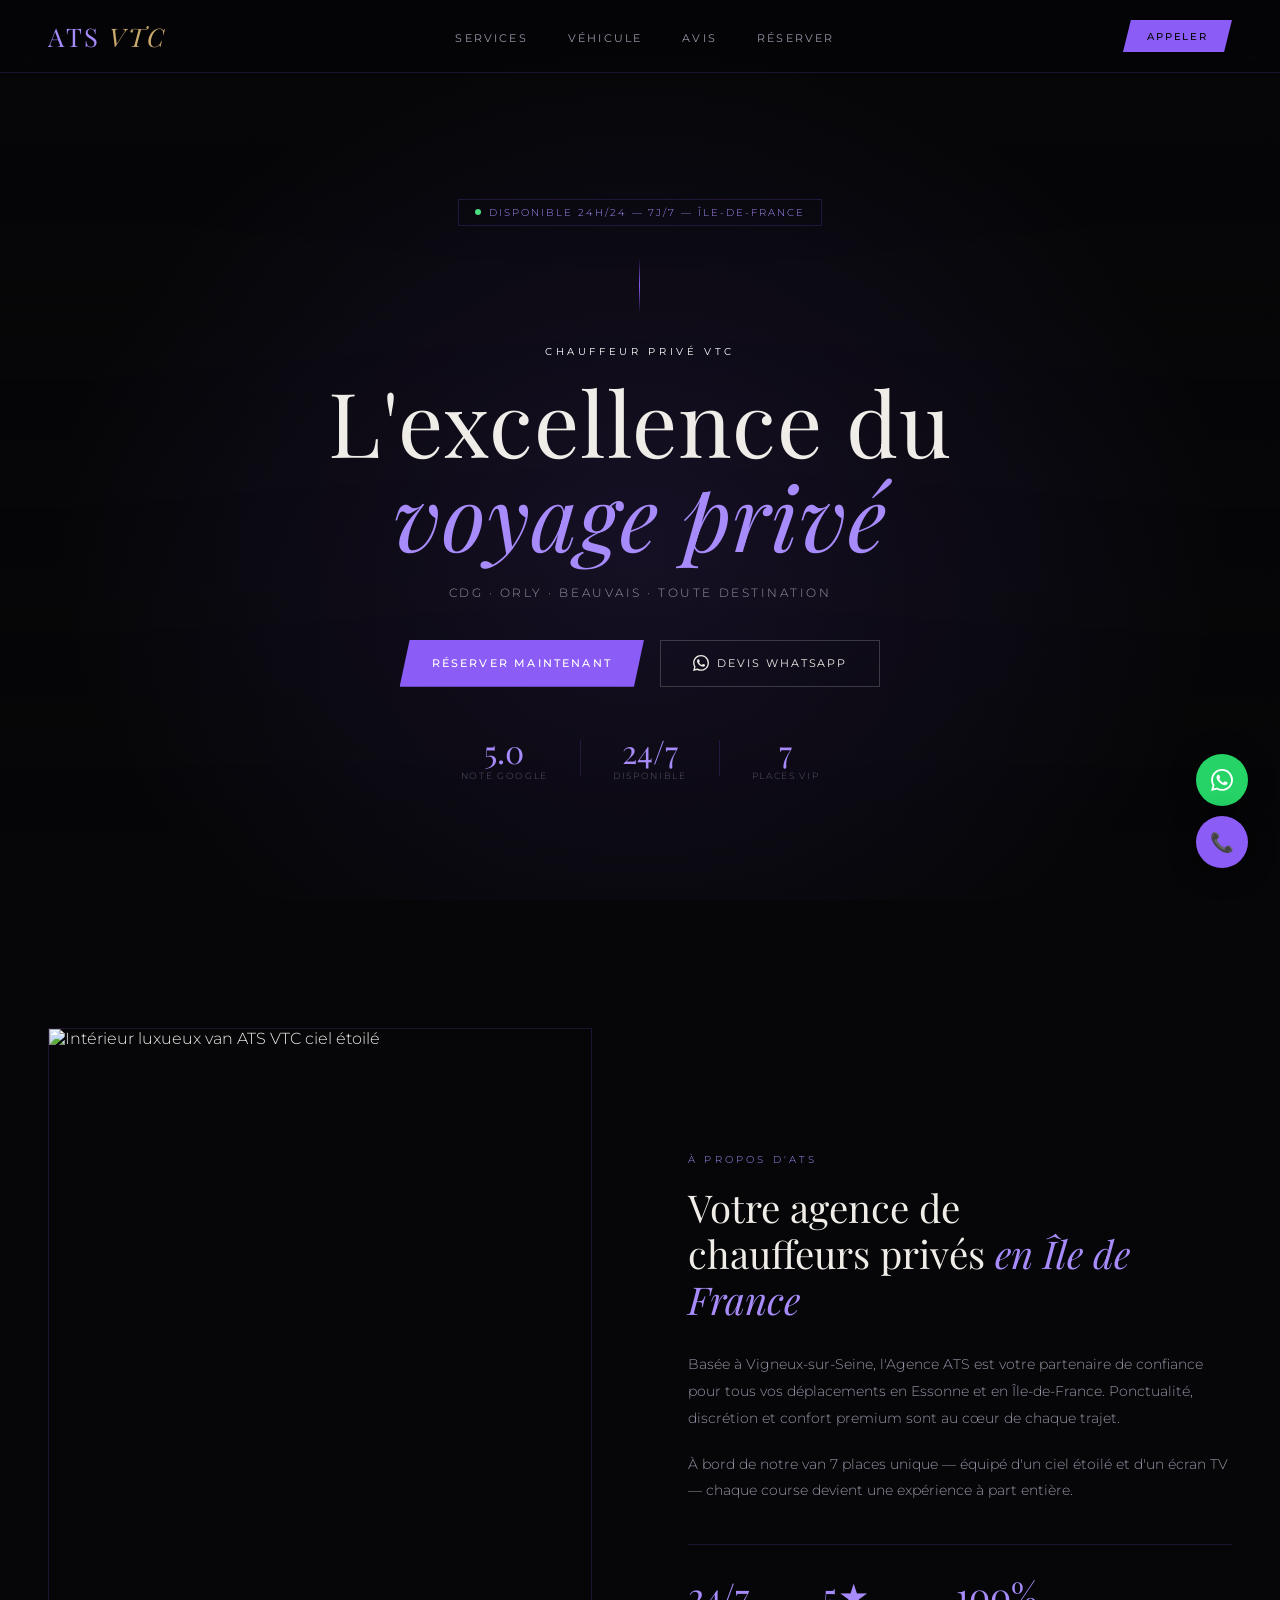
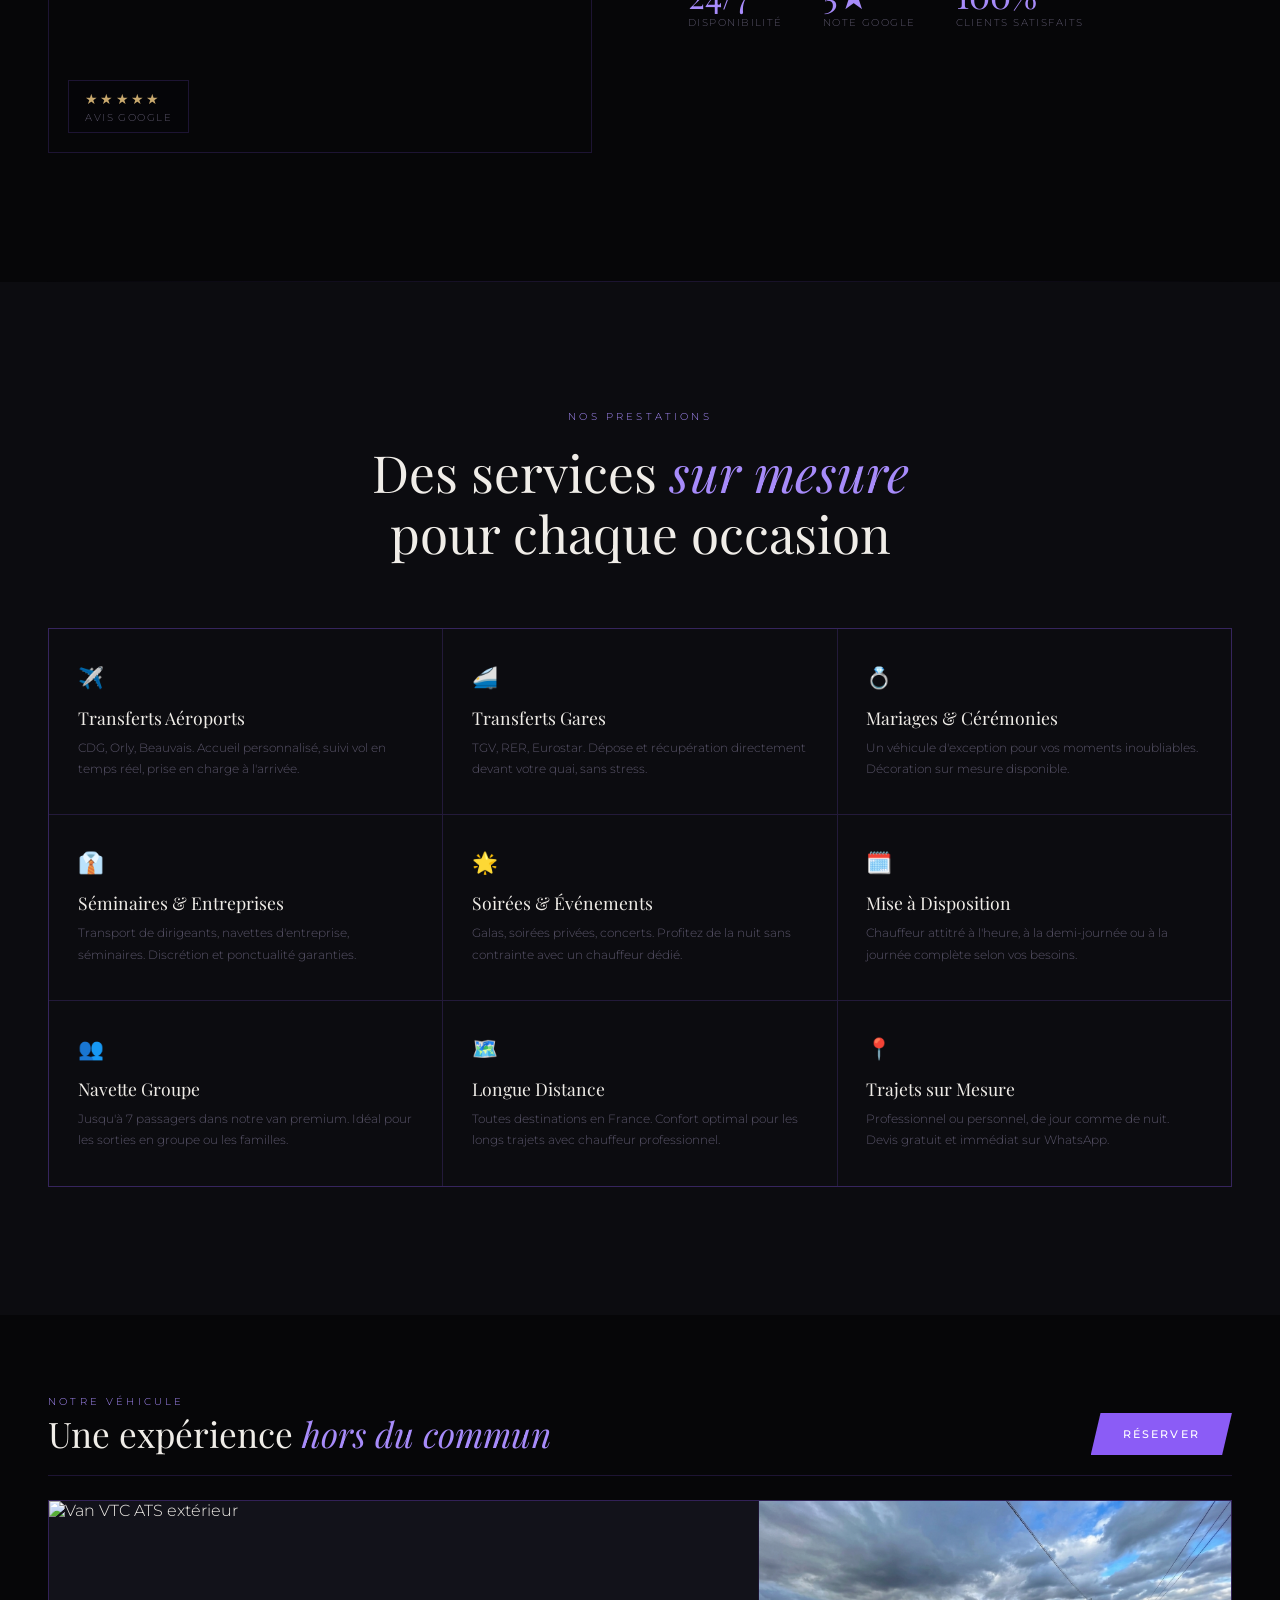
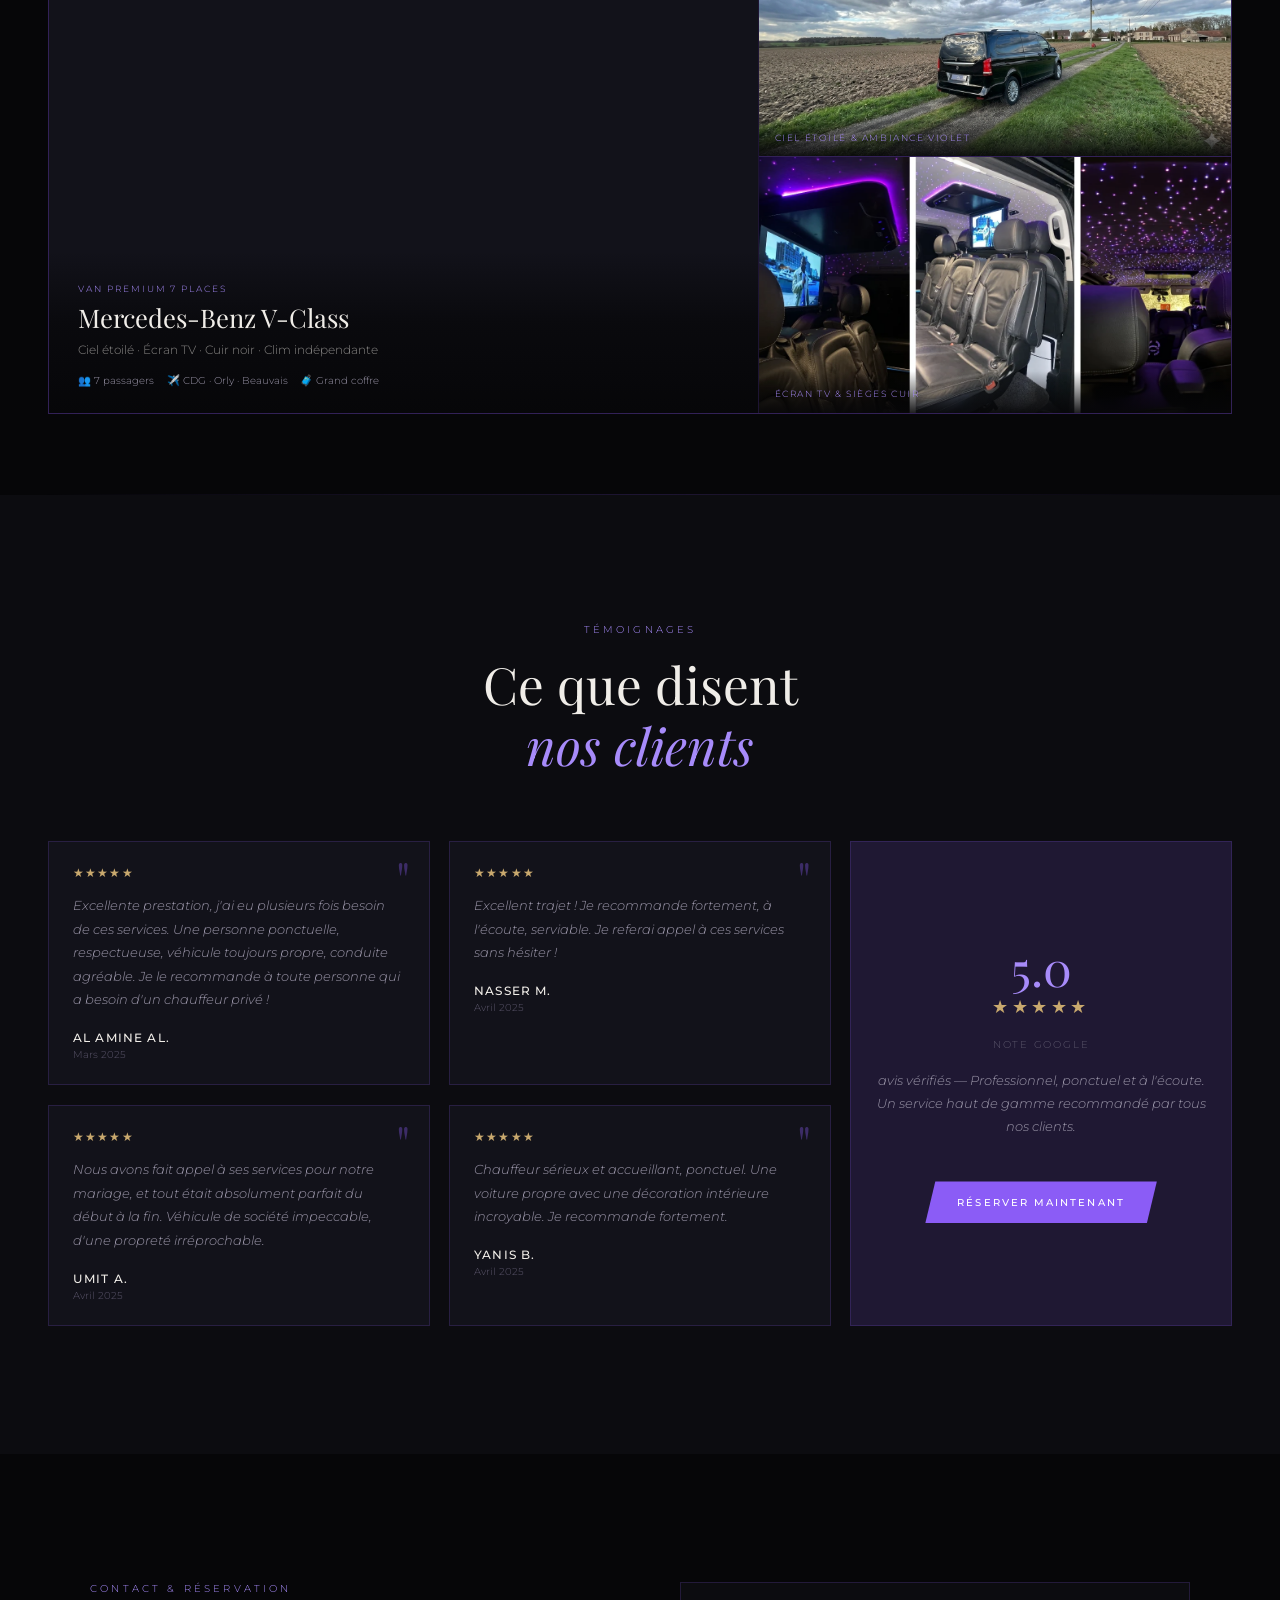
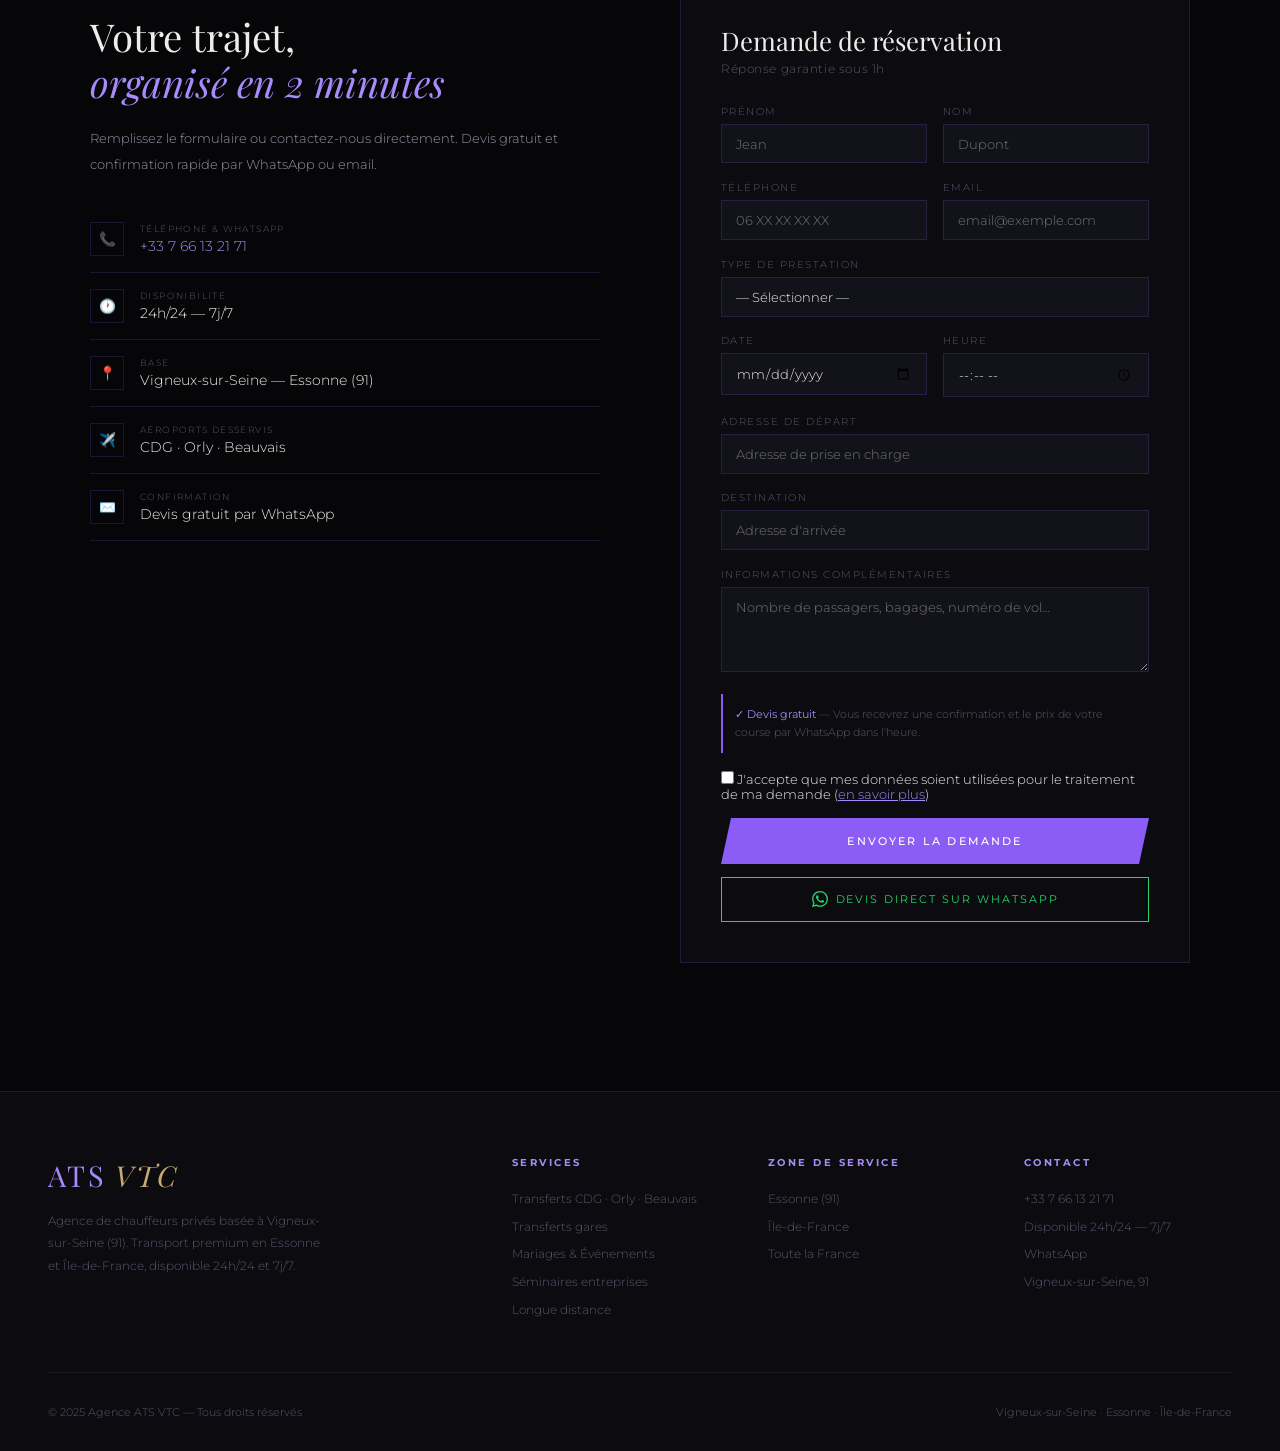
==== commit 045d6769: "MAJ form" ====
--- a/index.html
+++ b/index.html
@@ -337,7 +337,7 @@
         <div class="form-row">
           <div class="form-group">
             <label>Téléphone</label>
-            <input type="tel" id="tel" placeholder="07 66 13 21 71" required>
+            <input type="tel" id="tel" placeholder="06 XX XX XX XX" required>
           </div>
           <div class="form-group">
             <label>Email</label>
